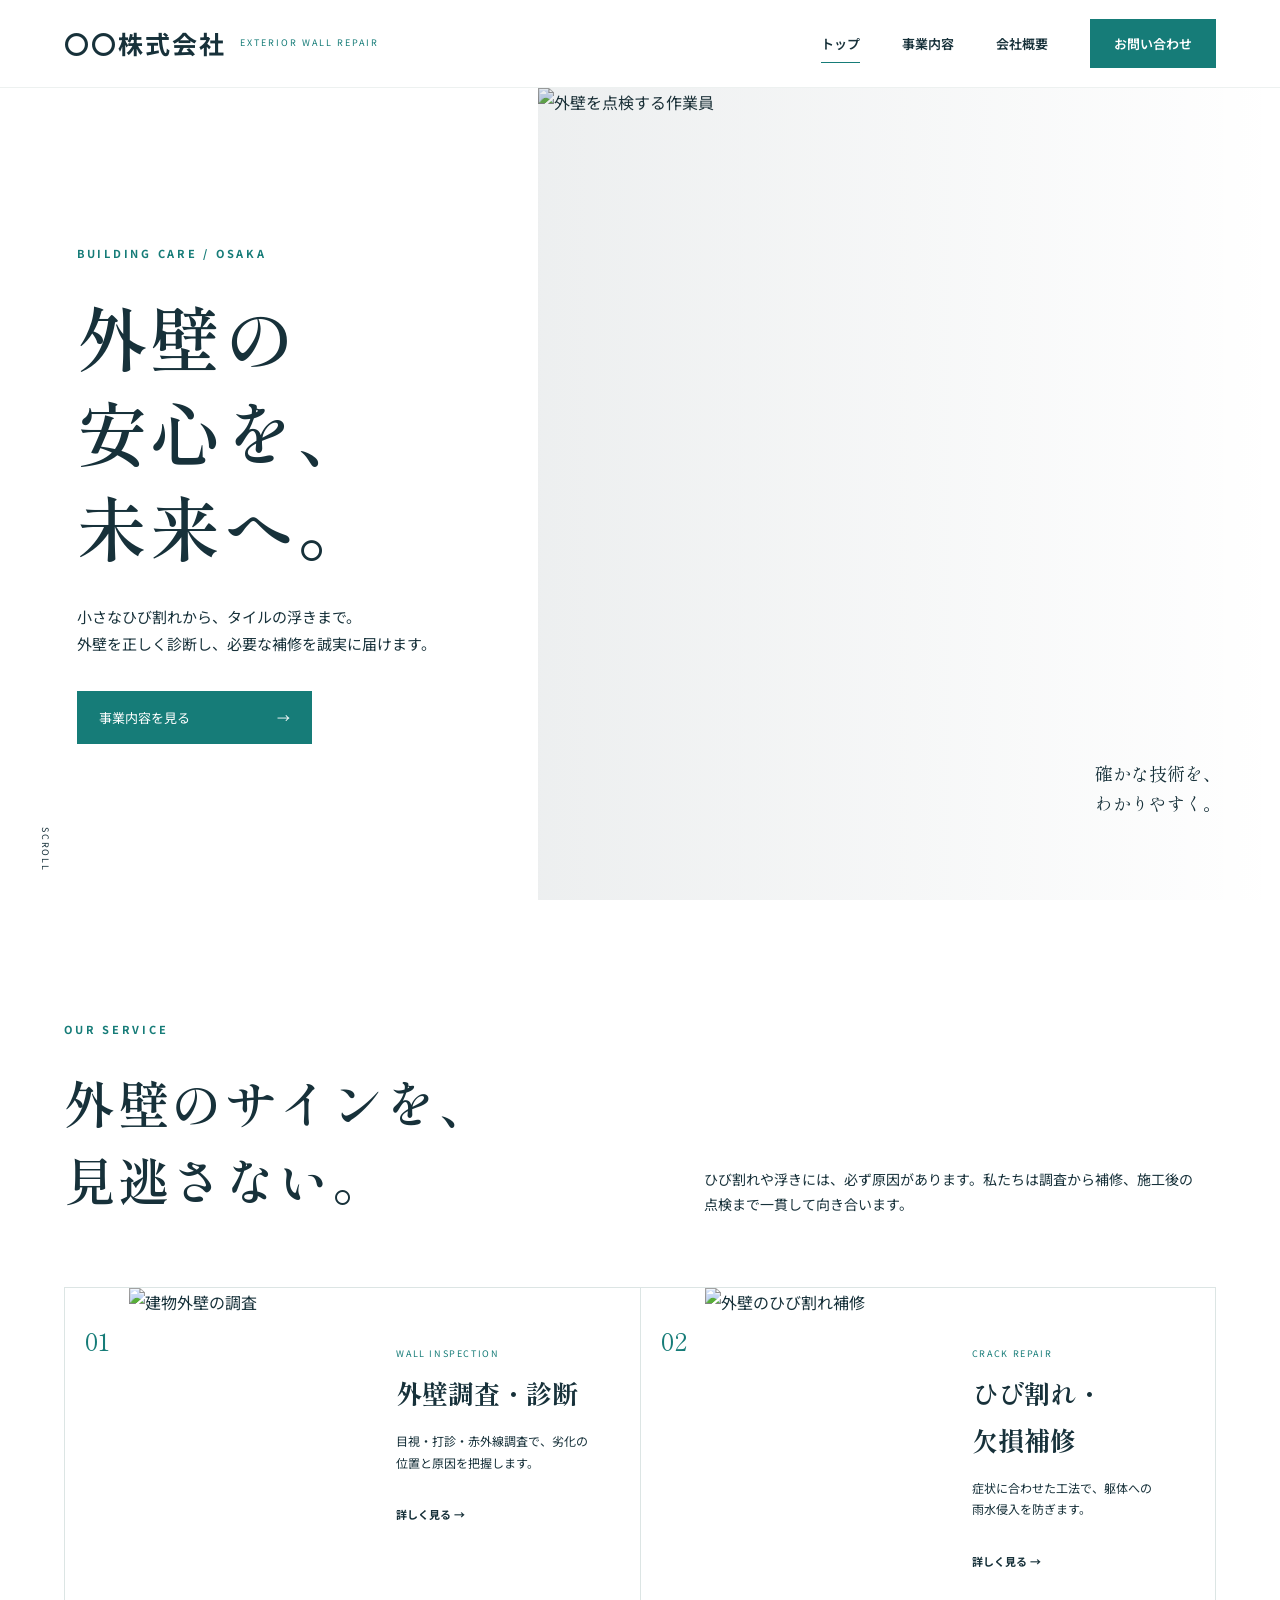
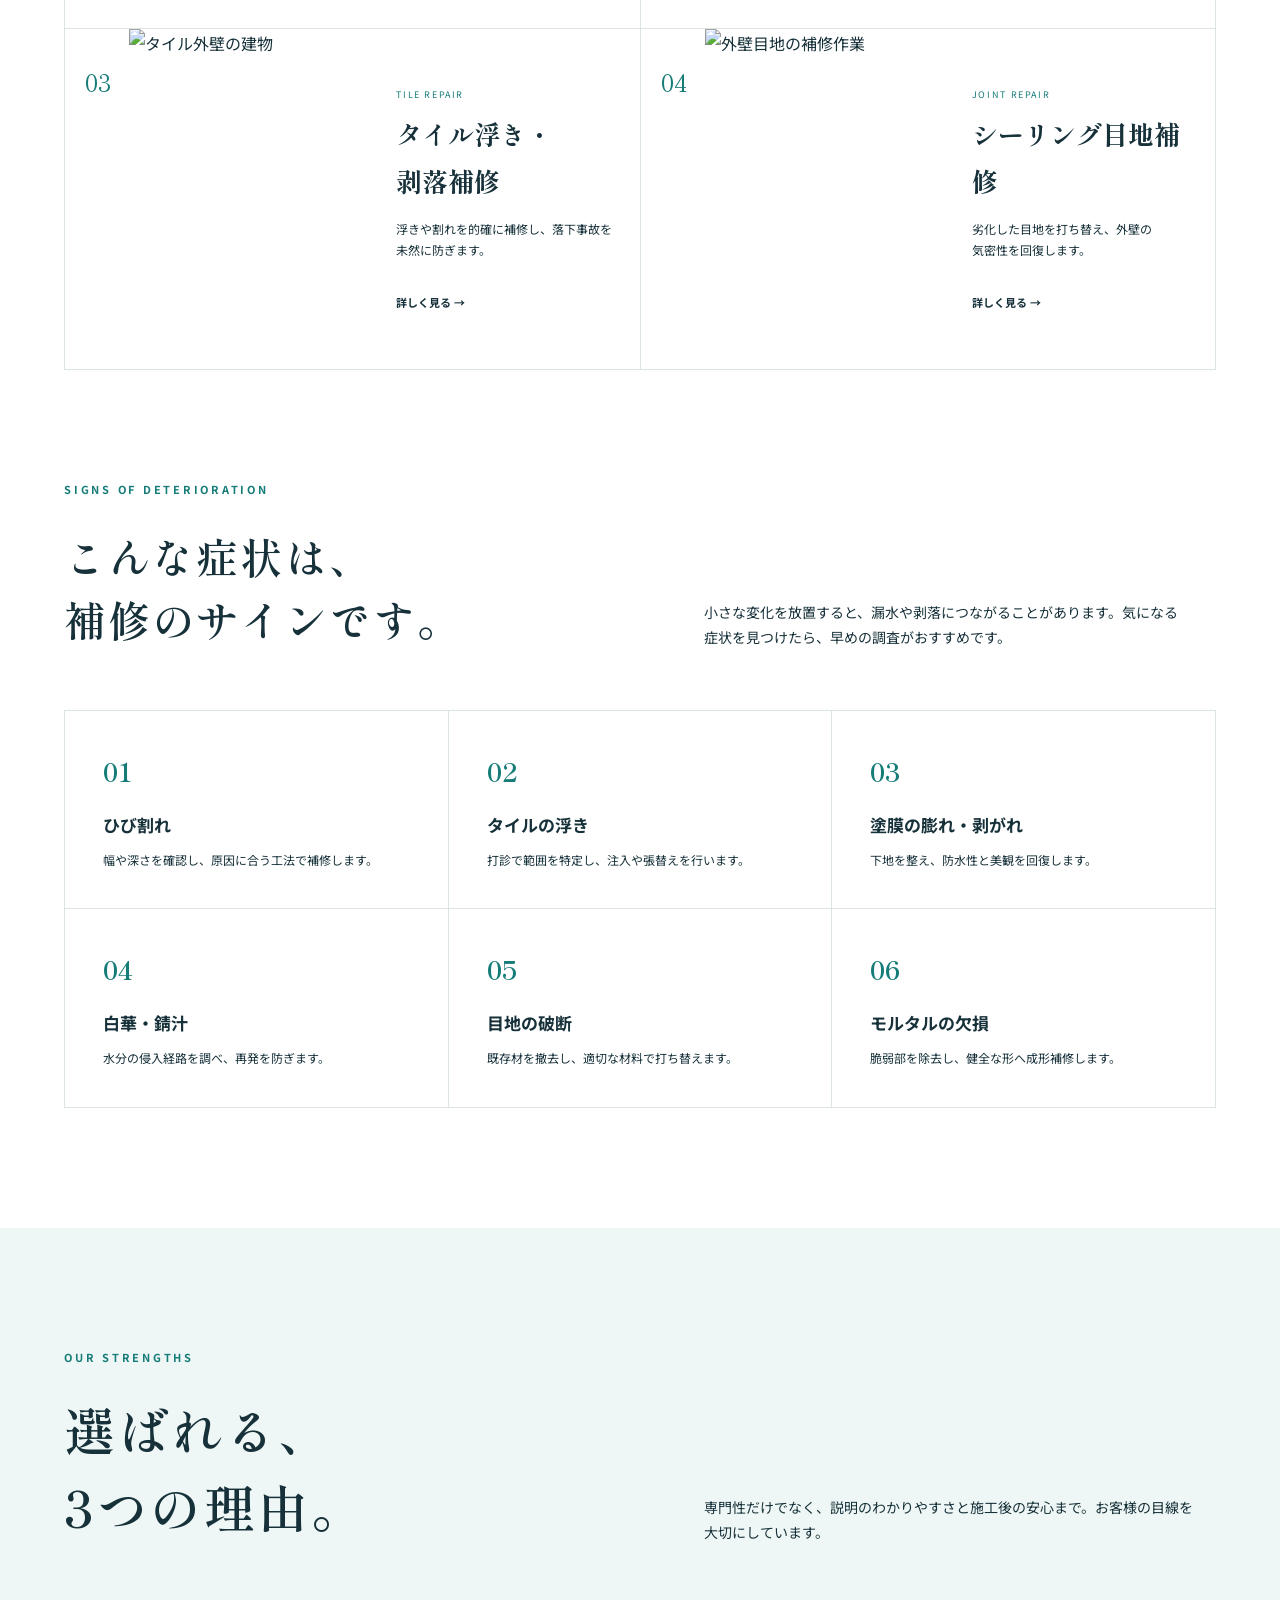
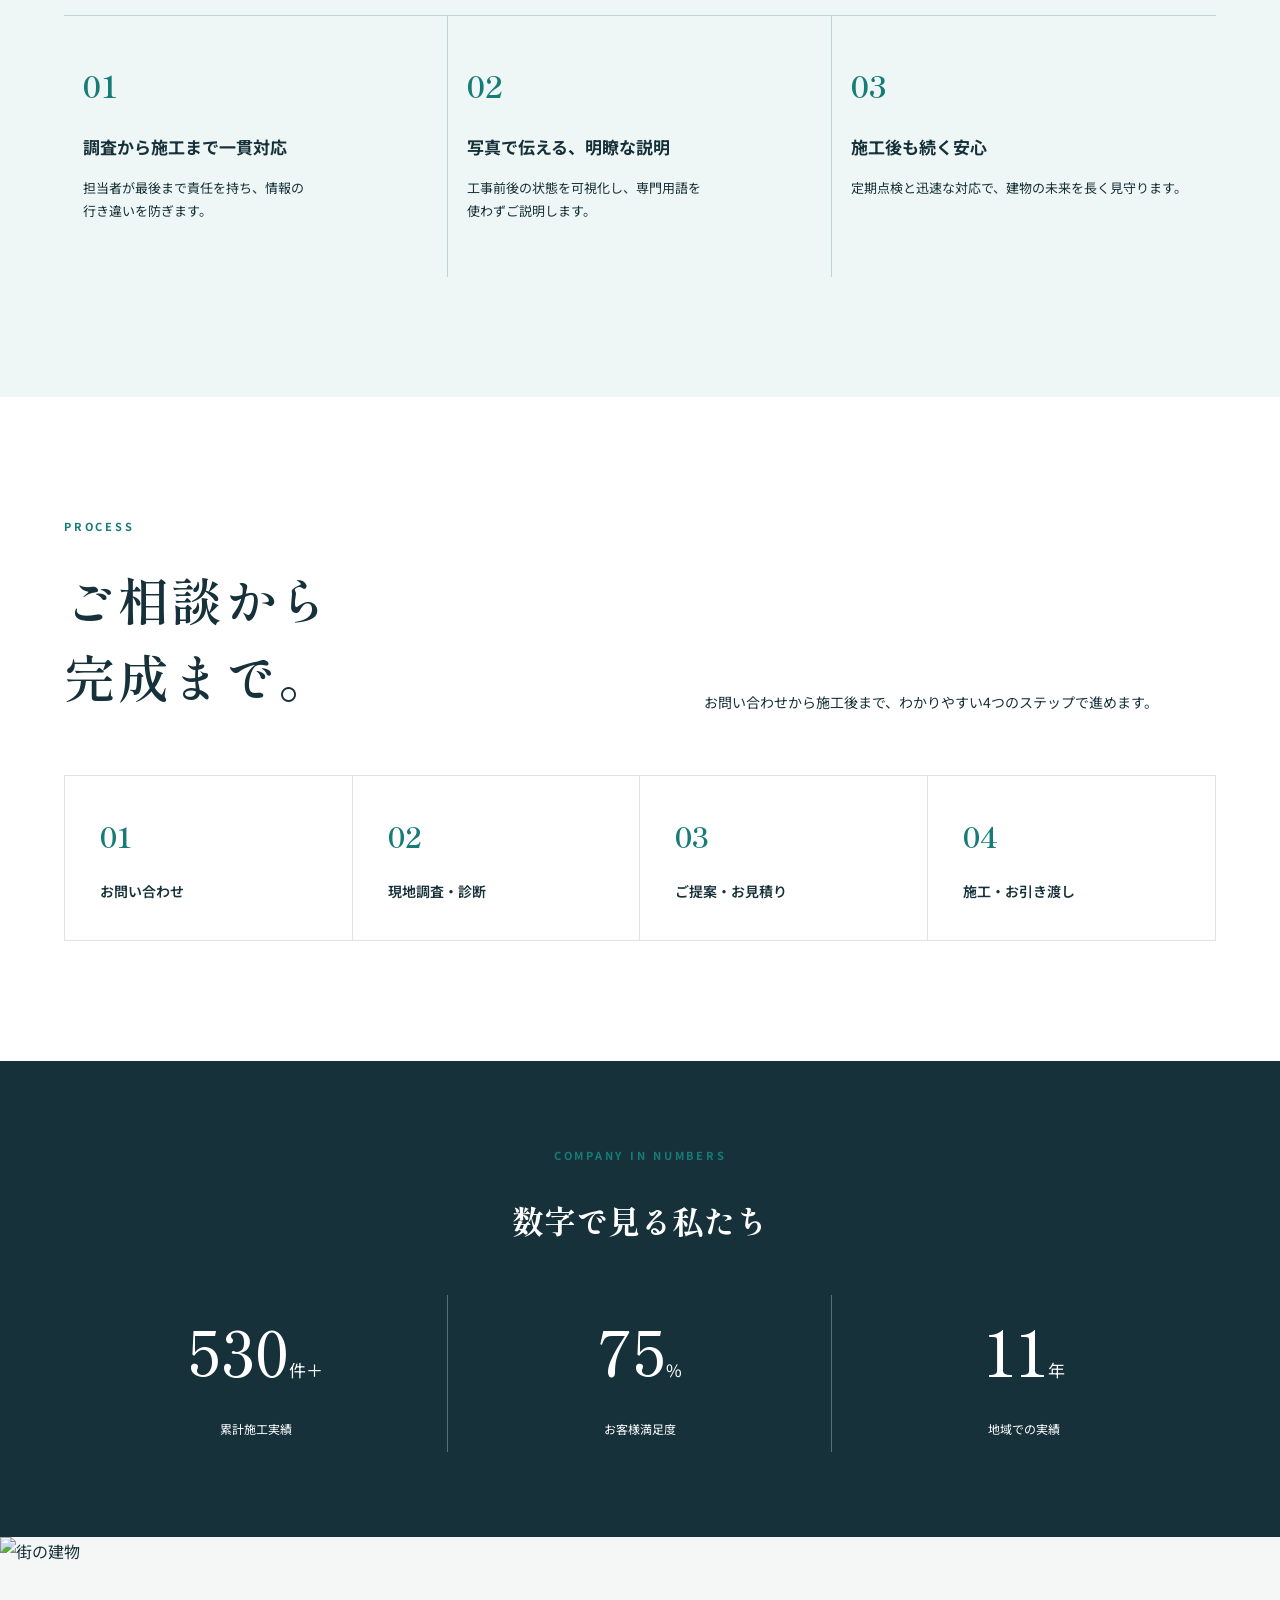
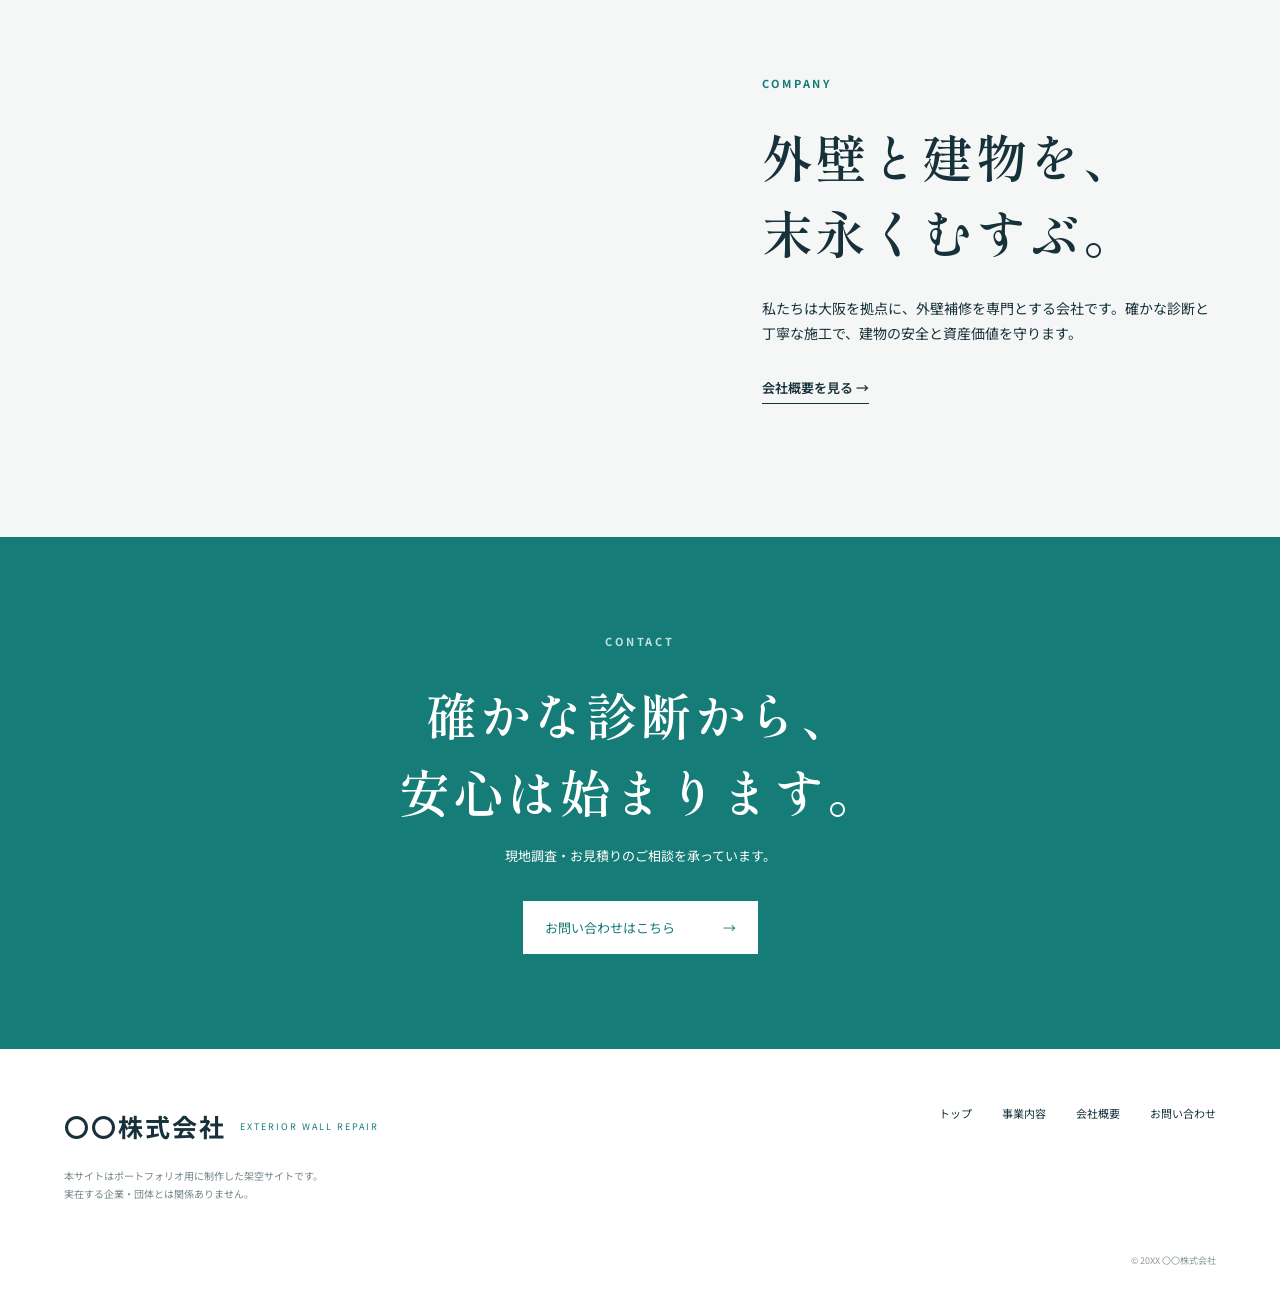
==== index.html @ 5f1a1b8d "Apply desktop semantic heading lines" ====
<!DOCTYPE html><html lang="ja"><head><meta charset="UTF-8"><meta name="viewport" content="width=device-width,initial-scale=1"><title>〇〇株式会社｜外壁補修の専門会社</title><meta name="description" content="大阪を中心に外壁調査、ひび割れ・欠損、タイル浮き・剥落、シーリング目地補修を行う外壁補修専門会社の架空サイトです。"><meta property="og:title" content="〇〇株式会社｜外壁の安心を、未来へ。"><meta property="og:description" content="外壁調査からひび割れ・タイル・シーリング補修まで。外壁の安全を確かな診断と技術で守ります。"><meta property="og:type" content="website"><meta property="og:image" content="https://images.unsplash.com/photo-1503387762-592deb58ef4e?auto=format&fit=crop&w=1200&h=630&q=85"><link rel="icon" href="assets/favicon-wall.svg"><link rel="stylesheet" href="assets/style.css?v=pcbreak1"><script defer src="assets/script.js"></script></head><body data-page="home">
<header class="header"><a class="logo" href="index.html"><b>〇〇株式会社</b><span>EXTERIOR WALL REPAIR</span></a><nav class="nav" aria-label="メインナビ"><a class="active" href="index.html">トップ</a><a href="service.html">事業内容</a><a href="company.html">会社概要</a><a class="nav-contact" href="contact.html">お問い合わせ</a></nav><button class="menu" aria-label="メニューを開く" aria-expanded="false"><i></i><i></i></button></header>
<main><section class="hero"><div class="hero-copy reveal"><p class="eyebrow">BUILDING CARE / OSAKA</p><h1>外壁の安心を、<br>未来へ。</h1><p>小さなひび割れから、タイルの浮きまで。<br>外壁を正しく診断し、必要な補修を誠実に届けます。</p><a class="button" href="service.html">事業内容を見る <span>→</span></a></div><div class="hero-image"><img src="https://images.unsplash.com/photo-1504917595217-d4dc5ebe6122?auto=format&fit=crop&w=1400&q=85" alt="外壁を点検する作業員"><span>確かな技術を、<br>わかりやすく。</span></div><p class="scroll">SCROLL</p></section>
<section class="intro section wrap reveal"><p class="eyebrow">OUR SERVICE</p><div class="section-head"><h2>外壁のサインを、<br>見逃さない。</h2><p><span class="sp-line">ひび割れや浮きには、</span><span class="sp-line">必ず原因があります。</span><span class="sp-line">私たちは調査から補修、</span><span class="sp-line">施工後の点検まで一貫して向き合います。</span></p></div></section>
<section class="service-grid wrap">
<a class="service-card reveal" href="service.html#inspection"><span>01</span><img src="https://images.unsplash.com/photo-1486406146926-c627a92ad1ab?auto=format&fit=crop&w=900&q=85" alt="建物外壁の調査"><div><small>WALL INSPECTION</small><h3>外壁調査・診断</h3><p><span class="sp-line">目視・打診・赤外線調査で、</span><span class="sp-line">劣化の位置と原因を把握します。</span></p><b>詳しく見る →</b></div></a>
<a class="service-card reveal" href="service.html#crack"><span>02</span><img src="https://images.unsplash.com/photo-1541888946425-d81bb19240f5?auto=format&fit=crop&w=900&q=85" alt="外壁のひび割れ補修"><div><small>CRACK REPAIR</small><h3>ひび割れ・欠損補修</h3><p><span class="sp-line">症状に合わせた工法で、</span><span class="sp-line">躯体への雨水侵入を防ぎます。</span></p><b>詳しく見る →</b></div></a>
<a class="service-card reveal" href="service.html#tile"><span>03</span><img src="https://images.unsplash.com/photo-1487958449943-2429e8be8625?auto=format&fit=crop&w=900&q=85" alt="タイル外壁の建物"><div><small>TILE REPAIR</small><h3>タイル浮き・剥落補修</h3><p><span class="sp-line">浮きや割れを的確に補修し、</span><span class="sp-line">落下事故を未然に防ぎます。</span></p><b>詳しく見る →</b></div></a>
<a class="service-card reveal" href="service.html#joint"><span>04</span><img src="https://images.unsplash.com/photo-1504917595217-d4dc5ebe6122?auto=format&fit=crop&w=900&q=85" alt="外壁目地の補修作業"><div><small>JOINT REPAIR</small><h3>シーリング目地補修</h3><p><span class="sp-line">劣化した目地を打ち替え、</span><span class="sp-line">外壁の気密性を回復します。</span></p><b>詳しく見る →</b></div></a>
</section>
<section class="symptoms section wrap"><p class="eyebrow reveal">SIGNS OF DETERIORATION</p><div class="section-head reveal"><h2 class="pc-semantic-title"><span>こんな症状は、</span><br><span>補修のサインです。</span></h2><p><span class="sp-line">小さな変化を放置すると、</span><span class="sp-line">漏水や剥落につながることがあります。</span><span class="sp-line">気になる症状を見つけたら、</span><span class="sp-line">早めの調査がおすすめです。</span></p></div><div class="symptom-grid"><article class="reveal"><b>01</b><h3>ひび割れ</h3><p>幅や深さを確認し、原因に合う工法で補修します。</p></article><article class="reveal"><b>02</b><h3>タイルの浮き</h3><p>打診で範囲を特定し、注入や張替えを行います。</p></article><article class="reveal"><b>03</b><h3>塗膜の膨れ・剥がれ</h3><p>下地を整え、防水性と美観を回復します。</p></article><article class="reveal"><b>04</b><h3>白華・錆汁</h3><p>水分の侵入経路を調べ、再発を防ぎます。</p></article><article class="reveal"><b>05</b><h3>目地の破断</h3><p>既存材を撤去し、適切な材料で打ち替えます。</p></article><article class="reveal"><b>06</b><h3>モルタルの欠損</h3><p>脆弱部を除去し、健全な形へ成形補修します。</p></article></div></section>
<section class="strength section"><div class="wrap"><p class="eyebrow reveal">OUR STRENGTHS</p><div class="section-head reveal"><h2>選ばれる、<br>3つの理由。</h2><p><span class="sp-line">専門性だけでなく、説明のわかりやすさと</span><span class="sp-line">施工後の安心まで。</span><span class="sp-line">お客様の目線を大切にしています。</span></p></div><div class="strength-grid"><article class="reveal"><strong>01</strong><h3>調査から施工まで一貫対応</h3><p><span class="sp-line">担当者が最後まで責任を持ち、</span><span class="sp-line">情報の行き違いを防ぎます。</span></p></article><article class="reveal"><strong>02</strong><h3>写真で伝える、明瞭な説明</h3><p><span class="sp-line">工事前後の状態を可視化し、</span><span class="sp-line">専門用語を使わずご説明します。</span></p></article><article class="reveal"><strong>03</strong><h3>施工後も続く安心</h3><p><span class="sp-line">定期点検と迅速な対応で、</span><span class="sp-line">建物の未来を長く見守ります。</span></p></article></div></div></section>
<section class="flow section wrap"><p class="eyebrow reveal">PROCESS</p><div class="section-head reveal"><h2>ご相談から完成まで。</h2><p><span class="sp-line">お問い合わせから施工後まで、</span><span class="sp-line">わかりやすい4つのステップで進めます。</span></p></div><ol class="flow-list"><li><b>01</b><span>お問い合わせ</span></li><li><b>02</b><span>現地調査・診断</span></li><li><b>03</b><span>ご提案・お見積り</span></li><li><b>04</b><span>施工・お引き渡し</span></li></ol></section>
<section class="numbers"><div class="wrap"><p class="eyebrow reveal">COMPANY IN NUMBERS</p><h2 class="reveal">数字で見る私たち</h2><div class="number-grid"><div><b data-count="680">0</b><span>件＋</span><p>累計施工実績</p></div><div><b data-count="97">0</b><span>%</span><p>お客様満足度</p></div><div><b data-count="15">0</b><span>年</span><p>地域での実績</p></div></div></div></section>
<section class="company-preview"><img src="https://images.unsplash.com/photo-1486406146926-c627a92ad1ab?auto=format&fit=crop&w=1400&q=80" alt="街の建物"><div class="reveal"><p class="eyebrow">COMPANY</p><h2>外壁と建物を、<br>末永くむすぶ。</h2><p><span class="sp-line">私たちは大阪を拠点に、</span><span class="sp-line">外壁補修を専門とする会社です。</span><span class="sp-line">確かな診断と丁寧な施工で、</span><span class="sp-line">建物の安全と資産価値を守ります。</span></p><a class="text-link" href="company.html">会社概要を見る →</a></div></section>
<section class="cta"><p class="eyebrow">CONTACT</p><h2>確かな診断から、<br>安心は始まります。</h2><p>現地調査・お見積りのご相談を承っています。</p><a class="button light" href="contact.html">お問い合わせはこちら <span>→</span></a></section></main><footer class="footer"><div><a class="logo" href="index.html"><b>〇〇株式会社</b><span>EXTERIOR WALL REPAIR</span></a><p>本サイトはポートフォリオ用に制作した架空サイトです。<br>実在する企業・団体とは関係ありません。</p></div><nav><a href="index.html">トップ</a><a href="service.html">事業内容</a><a href="company.html">会社概要</a><a href="contact.html">お問い合わせ</a></nav><small>© 20XX 〇〇株式会社</small></footer>
</body></html>
---- assets/style.css ----
@import url('https://fonts.googleapis.com/css2?family=Noto+Sans+JP:wght@400;500;600;700&family=Shippori+Mincho:wght@500;600&display=swap');
.sp-break{display:none}.sp-line{display:inline}
@media(max-width:820px){.sp-break{display:block}.sp-line{display:block}}
h1,h2,h3{text-wrap:balance;line-break:strict}p,li,dt,dd,figcaption{text-wrap:pretty;line-break:strict}@supports (word-break:auto-phrase){h1,h2,h3,p,li,dt,dd,figcaption{word-break:auto-phrase}}
:root{--ink:#17313a;--green:#167c78;--green-dark:#0f5f5c;--mint:#eef7f5;--line:#dce5e4;--white:#fff;--serif:'Shippori Mincho',serif;--sans:'Noto Sans JP',sans-serif}*{box-sizing:border-box}html{scroll-behavior:smooth}body{margin:0;color:var(--ink);font-family:var(--sans);line-height:1.8;background:#fff}img{width:100%;display:block;object-fit:cover}a{color:inherit;text-decoration:none}.wrap{width:min(1180px,calc(100% - 10vw));margin:auto}.header{height:88px;padding:0 5vw;display:flex;align-items:center;justify-content:space-between;background:rgba(255,255,255,.96);position:relative;z-index:20;border-bottom:1px solid #edf1f0}.logo{display:flex;align-items:center;gap:14px}.logo b{font-size:25px;letter-spacing:.08em}.logo span{font-size:9px;letter-spacing:.22em;color:var(--green)}.nav{display:flex;align-items:center;gap:42px;font-size:13px;font-weight:600}.nav a{position:relative}.nav a:not(.nav-contact):after{content:"";position:absolute;height:1px;left:0;right:100%;bottom:-8px;background:var(--green);transition:.3s}.nav a:hover:after,.nav a.active:after{right:0}.nav-contact{padding:13px 24px;background:var(--green);color:#fff}.menu{display:none;background:none;border:0;width:42px;height:42px}.menu i{display:block;height:2px;background:var(--ink);margin:9px 0;transition:.3s}.hero{min-height:calc(100vh - 88px);display:grid;grid-template-columns:42% 58%;position:relative}.hero-copy{padding:10vh 6vw;display:flex;flex-direction:column;align-items:flex-start;justify-content:center}.eyebrow{font-size:11px;letter-spacing:.25em;color:var(--green);font-weight:700;margin:0 0 24px}.hero h1,.page-hero h1{font-family:var(--serif);font-weight:600;font-size:clamp(48px,5.5vw,84px);line-height:1.35;letter-spacing:.05em;margin:0 0 30px}.hero-copy>p:not(.eyebrow){font-size:15px;margin:0 0 34px}.hero-image{position:relative;overflow:hidden}.hero-image img{height:100%;filter:saturate(.82)}.hero-image:after{content:"";position:absolute;inset:0;background:linear-gradient(90deg,rgba(23,49,58,.08),transparent)}.hero-image span{position:absolute;right:5%;bottom:8%;background:#fff;padding:16px 22px;font-family:var(--serif);font-size:18px;line-height:1.7}.button{display:inline-flex;align-items:center;justify-content:space-between;gap:48px;background:var(--green);color:#fff;padding:15px 22px;min-width:235px;font-size:13px;border:0;font-family:inherit;cursor:pointer;transition:.3s}.button:hover{background:var(--green-dark);gap:55px}.scroll{position:absolute;left:28px;bottom:28px;font-size:9px;letter-spacing:.2em;writing-mode:vertical-rl}.section{padding:120px 0}.intro{padding-bottom:70px}.section-head{display:grid;grid-template-columns:1fr 1fr;gap:10vw;align-items:end}.section-head h2,.company-preview h2,.cta h2,.lead h2,.message h2,.contact-info h2{font-family:var(--serif);font-weight:600;font-size:clamp(32px,4vw,54px);line-height:1.5;letter-spacing:.05em;margin:0}.section-head p{font-size:14px;margin:0}.service-grid{display:grid;grid-template-columns:1fr 1fr;gap:1px;background:var(--line);border:1px solid var(--line)}.service-card{display:grid;grid-template-columns:64px minmax(190px,42%) minmax(0,1fr);min-height:340px;background:#fff;overflow:hidden}.service-card>span{font-family:var(--serif);font-size:25px;color:var(--green);padding:30px 20px}.service-card img{height:100%;transition:.5s}.service-card:hover img{transform:scale(1.03)}.service-card div{padding:48px 26px 28px;min-width:0}.service-card small,.service-detail small{font-size:9px;letter-spacing:.18em;color:var(--green)}.service-card h3{font-family:var(--serif);font-size:26px;margin:5px 0 13px}.service-card p{font-size:12px;margin-bottom:25px}.service-card b{font-size:11px}.strength,.philosophy{background:var(--mint)}.strength-grid{display:grid;grid-template-columns:repeat(3,1fr);margin-top:70px;border-top:1px solid #bdd3d0}.strength-grid article{padding:42px 5%;border-right:1px solid #bdd3d0}.strength-grid article:last-child{border:0}.strength-grid strong{font-family:var(--serif);color:var(--green);font-size:30px}.strength-grid h3{font-size:17px;margin:20px 0 10px}.strength-grid p{font-size:13px}.flow-list{list-style:none;padding:0;margin:60px 0 0;display:grid;grid-template-columns:repeat(4,1fr);border:1px solid var(--line)}.flow-list li{padding:35px;border-right:1px solid var(--line);position:relative}.flow-list li:last-child{border:0}.flow-list b{display:block;color:var(--green);font-family:var(--serif);font-size:28px;margin-bottom:15px}.flow-list span{font-weight:600;font-size:14px}.numbers{background:var(--ink);color:#fff;padding:85px 0;text-align:center}.numbers h2{font-family:var(--serif);font-size:32px}.number-grid{display:grid;grid-template-columns:repeat(3,1fr);margin-top:45px}.number-grid div{border-right:1px solid #557078}.number-grid div:last-child{border:0}.number-grid b{font-family:var(--serif);font-size:62px;font-weight:500}.number-grid span{font-size:17px}.number-grid p{font-size:12px}.company-preview{display:grid;grid-template-columns:55% 45%;min-height:600px;background:#f5f7f6}.company-preview img{height:100%}.company-preview div{padding:10%;align-self:center}.company-preview p:not(.eyebrow){font-size:14px;margin:25px 0}.text-link{font-weight:600;font-size:13px;border-bottom:1px solid;padding-bottom:6px}.cta{background:var(--green);color:#fff;text-align:center;padding:95px 5vw}.cta .eyebrow{color:#bde2df}.cta h2{margin-bottom:15px}.cta>p:not(.eyebrow){font-size:13px}.button.light{background:#fff;color:var(--green);margin-top:20px}.footer{padding:55px 5vw 25px;display:grid;grid-template-columns:1fr auto;gap:40px;align-items:start}.footer p{font-size:10px;color:#758589;margin-top:18px}.footer nav{display:flex;gap:30px;font-size:11px}.footer small{grid-column:1/-1;text-align:right;font-size:9px;color:#8b989a}.page-hero{padding:100px 10vw 80px;background:var(--mint)}.page-hero h1{font-size:clamp(44px,6vw,72px);margin-bottom:10px}.page-hero>p:last-child{font-size:13px}.lead{display:grid;grid-template-columns:1.1fr .9fr;gap:10vw;align-items:end}.lead p{font-size:14px}.service-detail article{display:grid;grid-template-columns:1fr 1fr;min-height:500px;margin-bottom:100px;background:#f6f8f7}.service-detail article:nth-child(even) img{order:2}.service-detail img{height:100%}.service-detail article>div{padding:10%;align-self:center}.service-detail h2{font-family:var(--serif);font-size:42px;margin:10px 0 20px}.service-detail p,.service-detail li{font-size:13px}.service-detail ul{display:grid;grid-template-columns:1fr 1fr;gap:5px 30px;padding-left:1.2em}.message{display:grid;grid-template-columns:1fr 42%;gap:10%;align-items:center}.message>div>p:not(.eyebrow,.signature){font-size:14px;margin:25px 0}.message img{height:620px;object-position:center 20%}.signature{text-align:right;margin-top:45px;font-size:12px}.signature span{font-family:var(--serif);font-size:22px;margin-left:12px}.profile h2,.philosophy h2{font-family:var(--serif);font-size:40px}.profile dl{margin-top:50px;border-top:1px solid var(--line)}.profile dl div{display:grid;grid-template-columns:220px 1fr;border-bottom:1px solid var(--line);padding:20px}.profile dt{font-weight:600;font-size:13px}.profile dd{margin:0;font-size:13px}.contact-layout{display:grid;grid-template-columns:38% 1fr;gap:10%}.contact-info>p:not(.eyebrow){font-size:13px}.notice{margin-top:40px;padding:25px;border-top:1px solid var(--line);border-bottom:1px solid var(--line)}.notice b{font-size:12px}.notice p{margin:8px 0 0}.contact-form{display:grid;gap:27px}.contact-form label{display:grid;gap:9px;font-size:13px;font-weight:600}.contact-form label>span{display:inline;margin-left:8px;color:var(--green);font-size:10px}.contact-form input,.contact-form select,.contact-form textarea{width:100%;border:1px solid var(--line);background:#f7f9f8;padding:15px;font:inherit;outline:none}.contact-form input:focus,.contact-form select:focus,.contact-form textarea:focus{border-color:var(--green)}.contact-form .check{display:flex;align-items:center;font-weight:400}.check input{width:18px}.contact-form .submit{width:100%;max-width:420px}.form-note{font-size:11px;color:#788}.not-found{min-height:100vh;display:grid;place-items:center;padding:10vw;background:var(--mint)}.not-found h1{font-family:var(--serif);font-size:clamp(38px,6vw,70px);line-height:1.5}.not-found>div>p:not(.eyebrow){font-size:13px;margin-bottom:35px}.reveal{opacity:0;transform:translateY(22px);transition:opacity .7s,transform .7s}.reveal.visible{opacity:1;transform:none}
@media(max-width:820px){.header{height:72px;padding:0 5vw;position:sticky;top:0}.logo b{font-size:20px}.logo span{display:none}.nav{position:fixed;inset:72px 0 0;background:#fff;display:flex;flex-direction:column;justify-content:center;gap:34px;font-size:16px;transform:translateX(100%);transition:.35s}.nav.open{transform:none}.nav-contact{padding:15px 40px}.menu{display:block}.menu.open i:first-child{transform:translateY(5.5px) rotate(45deg)}.menu.open i:last-child{transform:translateY(-5.5px) rotate(-45deg)}.hero{min-height:auto;display:flex;flex-direction:column}.hero-copy{padding:14vh 7vw 10vh}.hero h1{font-size:52px}.hero-image{height:55vh}.hero-image span{font-size:14px}.scroll{display:none}.wrap{width:90%}.section{padding:80px 0}.section-head,.lead{grid-template-columns:1fr;gap:25px}.service-grid{grid-template-columns:1fr}.service-card{grid-template-columns:55px 40% 1fr;min-height:290px}.service-card>span{padding:20px 12px;font-size:20px}.service-card div{padding:35px 18px}.service-card h3{font-size:21px}.service-card p{line-height:1.7}.strength-grid{grid-template-columns:1fr}.strength-grid article{border-right:0;border-bottom:1px solid #bdd3d0}.flow-list{grid-template-columns:1fr 1fr}.flow-list li:nth-child(2){border-right:0}.flow-list li{border-bottom:1px solid var(--line)}.number-grid b{font-size:42px}.company-preview{grid-template-columns:1fr;min-height:0}.company-preview img{height:45vh}.company-preview div{padding:70px 7vw}.footer{grid-template-columns:1fr}.footer nav{flex-wrap:wrap}.footer small{text-align:left}.page-hero{padding:75px 7vw 60px}.service-detail article,.service-detail article:nth-child(even){grid-template-columns:1fr;margin-bottom:50px}.service-detail article:nth-child(even) img{order:0}.service-detail img{height:330px}.message{grid-template-columns:1fr}.message img{height:480px;grid-row:1}.profile dl div{grid-template-columns:1fr;gap:5px}.contact-layout{grid-template-columns:1fr}.contact-form{margin-top:40px}}@media(max-width:520px){.service-card{display:block}.service-card>span{position:absolute;color:#fff;z-index:2;text-shadow:0 1px 5px #000}.service-card img{height:220px}.service-card div{padding:25px}.strength-grid{margin-top:40px}.flow-list{grid-template-columns:1fr}.flow-list li{border-right:0}.number-grid{gap:8px}.number-grid b{font-size:35px}.number-grid p{font-size:9px}.message img{height:420px}.service-detail ul{grid-template-columns:1fr}.cta h2{font-size:32px}}

/* Exterior repair specialty sections */
.symptoms{padding-top:110px}.symptom-grid,.method-grid{display:grid;grid-template-columns:repeat(3,1fr);gap:1px;background:var(--line);border:1px solid var(--line);margin-top:60px}.symptom-grid article,.method-grid article{background:#fff;padding:38px}.symptom-grid b,.method-grid b{font-family:var(--serif);font-size:25px;color:var(--green)}.symptom-grid h3,.method-grid h3{font-size:17px;margin:16px 0 8px}.symptom-grid p,.method-grid p{font-size:12px;margin:0}.repair-menu{background:var(--mint)}.building-types h2{font-family:var(--serif);font-size:clamp(30px,4vw,48px)}.type-list{display:grid;grid-template-columns:repeat(3,1fr);border-top:1px solid var(--line);margin-top:50px}.type-list span{padding:24px 10px;border-bottom:1px solid var(--line);font-size:14px;font-weight:600}.type-list span:before{content:"✓";color:var(--green);margin-right:12px}@media(max-width:820px){.symptoms{padding-top:75px}.symptom-grid,.method-grid{grid-template-columns:1fr 1fr;margin-top:40px}.symptom-grid article,.method-grid article{padding:26px 20px}.type-list{grid-template-columns:1fr 1fr}}@media(max-width:520px){.symptom-grid,.method-grid,.type-list{grid-template-columns:1fr}}

/* Representative sample image */
.sample-photo{position:relative;overflow:hidden}.sample-photo img{height:620px;object-position:center 20%}.sample-photo>span{position:absolute;right:18px;bottom:18px;padding:7px 12px;background:rgba(255,255,255,.88);color:var(--green);font-size:9px;font-weight:700;letter-spacing:.18em}.signature small{display:block;margin-top:8px;color:#7b8b8e;font-family:var(--sans);font-size:9px;font-weight:400;letter-spacing:.04em}@media(max-width:820px){.sample-photo{grid-row:1}.sample-photo img{height:480px}}@media(max-width:520px){.sample-photo img{height:420px}}

/* Mobile Japanese line-break refinement 2026-09-15 */
@media(max-width:600px){
  h1,h2,h3{text-wrap:balance;line-break:strict;overflow-wrap:normal}
  p,li,dd{line-break:strict;overflow-wrap:anywhere}
  p br{display:none}
  h1 br,h2 br,h3 br,.hero-image span br{display:block}
  .sp-line{display:inline!important}
  .hero h1{font-size:clamp(2.55rem,12vw,3.25rem);line-height:1.38}
  .section-head h2,.company-preview h2,.cta h2,.lead h2,.message h2,.contact-info h2{font-size:clamp(1.9rem,9vw,2.5rem);line-height:1.55}
  .page-hero h1{font-size:clamp(2.35rem,11vw,3rem)}
}


/* Meaning-based mobile line breaks — 2026-09-15 */
@media(max-width:600px){.sp-line{display:block!important}p br{display:block!important}.hero-copy>p:not(.eyebrow){font-size:0}.hero-copy>p:not(.eyebrow)::before{content:"外壁を正しく診断し、\A 必要な補修を誠実に届けます。";display:block;white-space:pre-line;font-size:15px;line-height:1.9}}


/* Mobile overflow guard — content must stay inside the viewport. */
@media(max-width:600px){
  html,body{width:100%;max-width:100%;overflow-x:hidden}
  main,section,article,div{min-width:0}
  h1,h2,h3{max-width:100%;white-space:normal!important;overflow-wrap:normal}
  p,li,dd{max-width:100%;overflow-wrap:anywhere}
  img,video{display:block;max-width:100%!important;height:auto}
  .service-detail,.service-detail article,.service-grid,.card,.contact-wrap{max-width:100%;min-width:0}
  .hero h1{font-size:clamp(2rem,10vw,2.45rem)!important;white-space:nowrap!important}
}


/* Final mobile width safety net */
@media(max-width:600px){
  *,*::before,*::after{box-sizing:border-box}
  body{position:relative;overflow-x:clip}
  main>*{max-width:100%}
  section>*,article>*,.wrap>*,.container>*{min-width:0;max-width:100%}
  img,picture,video,iframe{max-width:100%!important}
  input,select,textarea,button{max-width:100%}
  table{display:block;max-width:100%;overflow-x:auto}
}


/* Shared Japanese line-breaking rules: preserve phrases without wasting width. */
html{line-break:strict}
h1,h2,h3,.lead,.catch,.copy{text-wrap:balance;overflow-wrap:normal;word-break:normal}
p,li,dt,dd,figcaption{text-wrap:pretty;overflow-wrap:break-word;word-break:normal}
@supports (word-break:auto-phrase){h1,h2,h3,.lead,.catch,.copy,p,li,dt,dd,figcaption{word-break:auto-phrase}}


/* Keep the contact heading's words intact while preserving the desktop layout. */
.mobile-break{display:none!important}
@media(max-width:600px){.mobile-break{display:block!important}}


/* Desktop semantic line groups: keep each Japanese phrase intact. */
@media(min-width:821px){
  .pc-semantic-title{font-size:clamp(42px,3.2vw,48px)!important}
  .pc-semantic-title>span{display:inline-block;white-space:nowrap;text-wrap:nowrap}
}
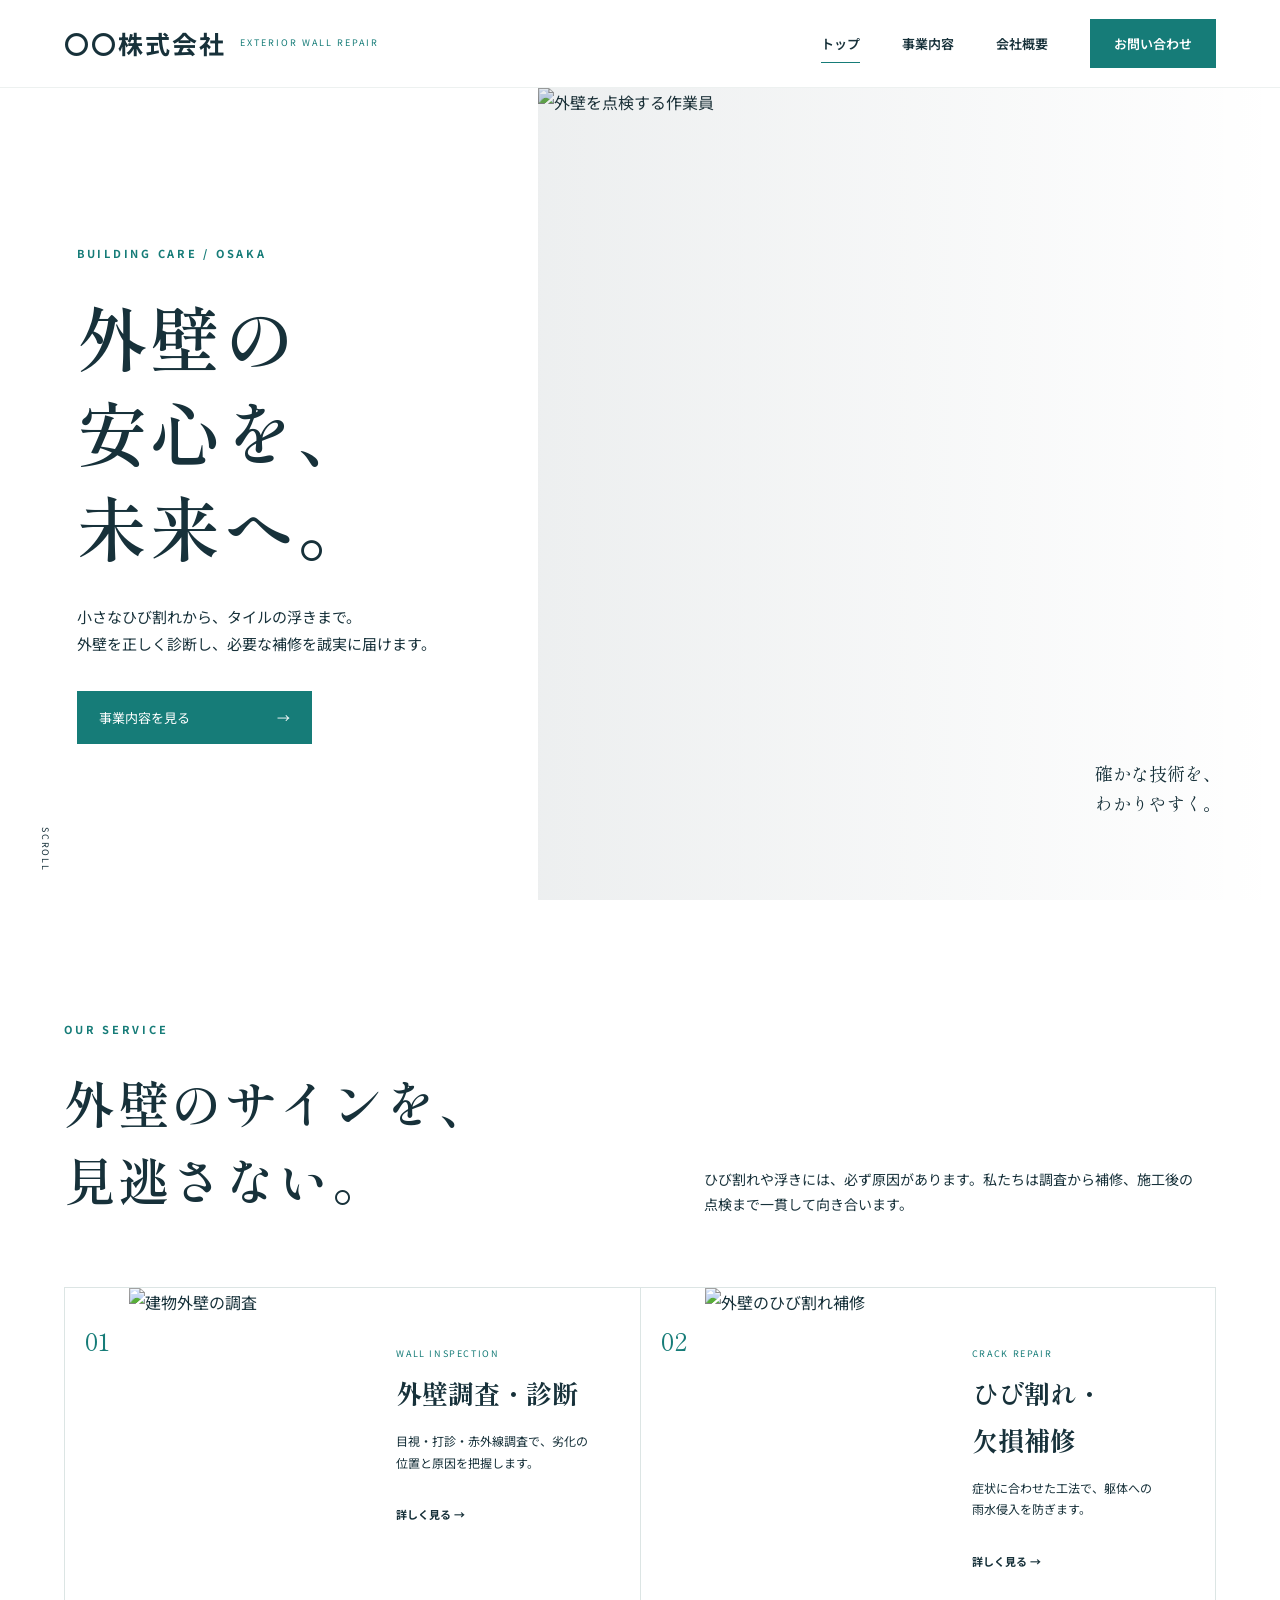
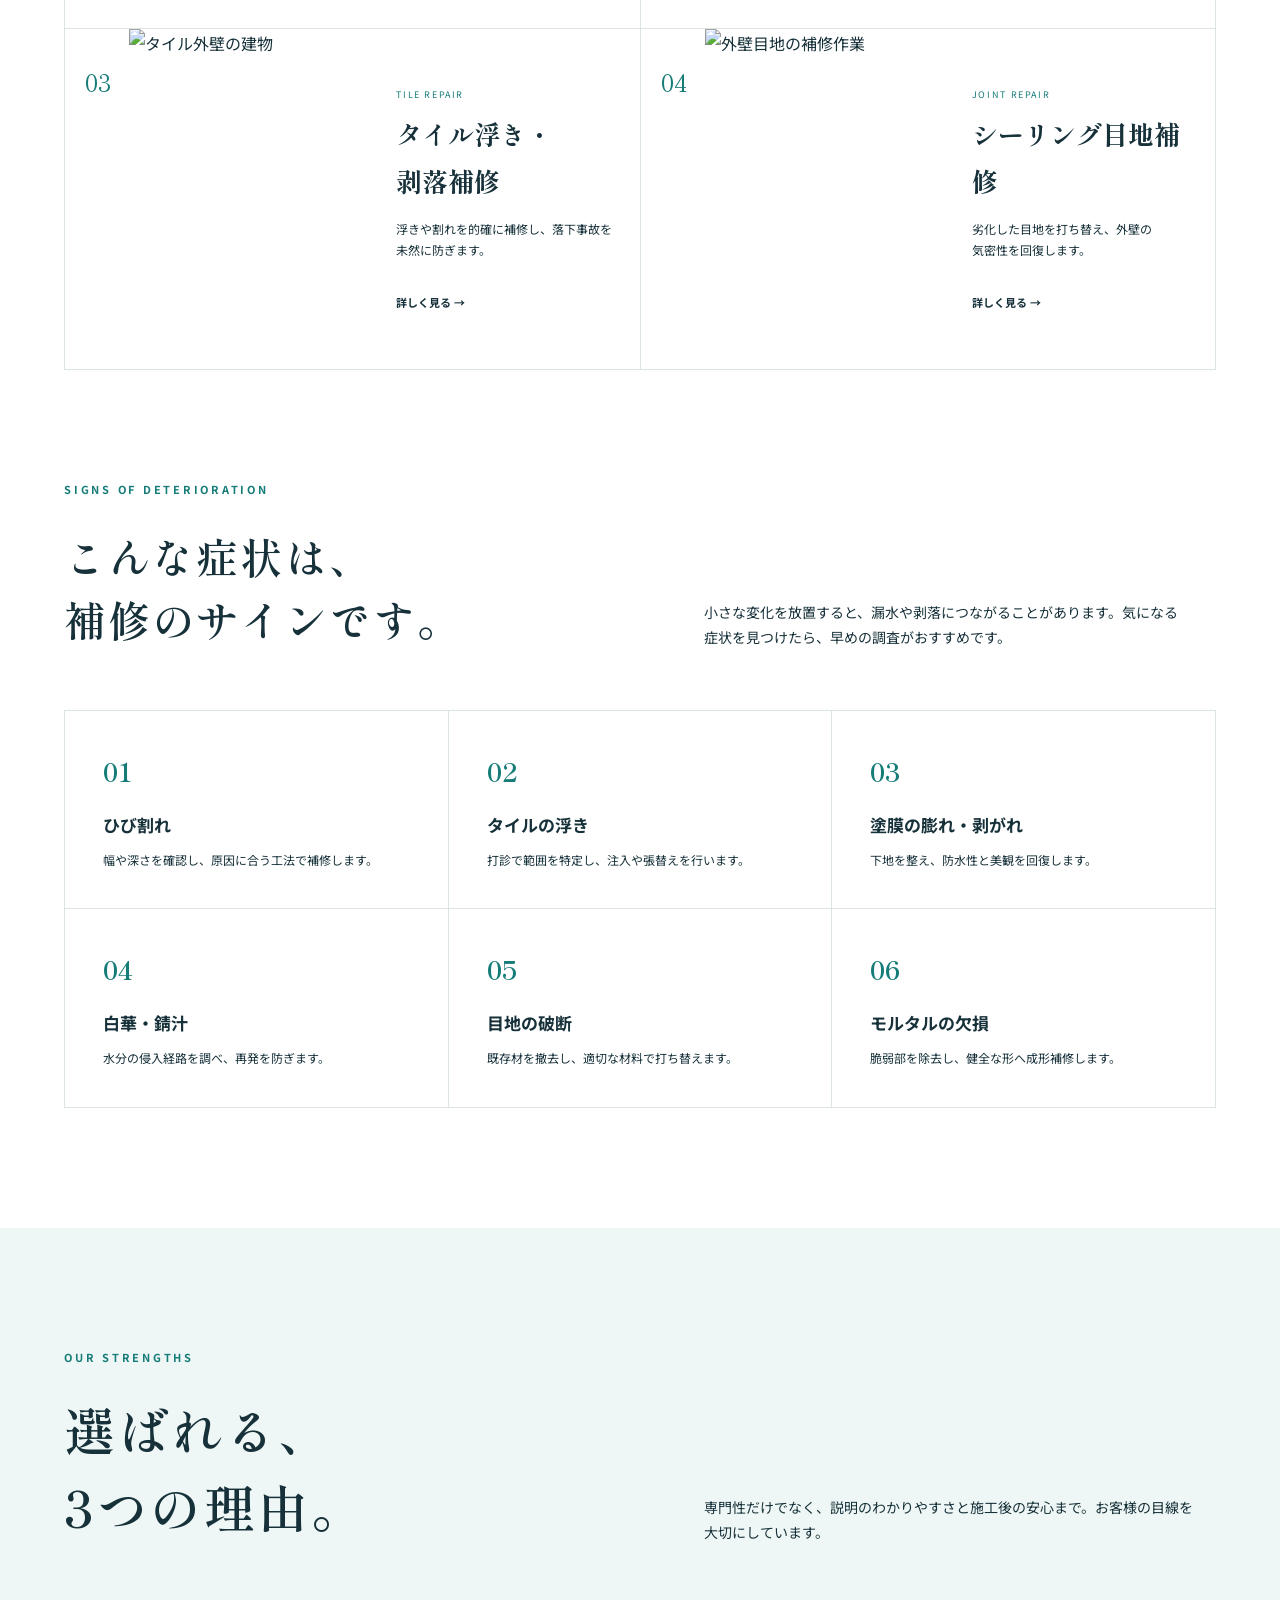
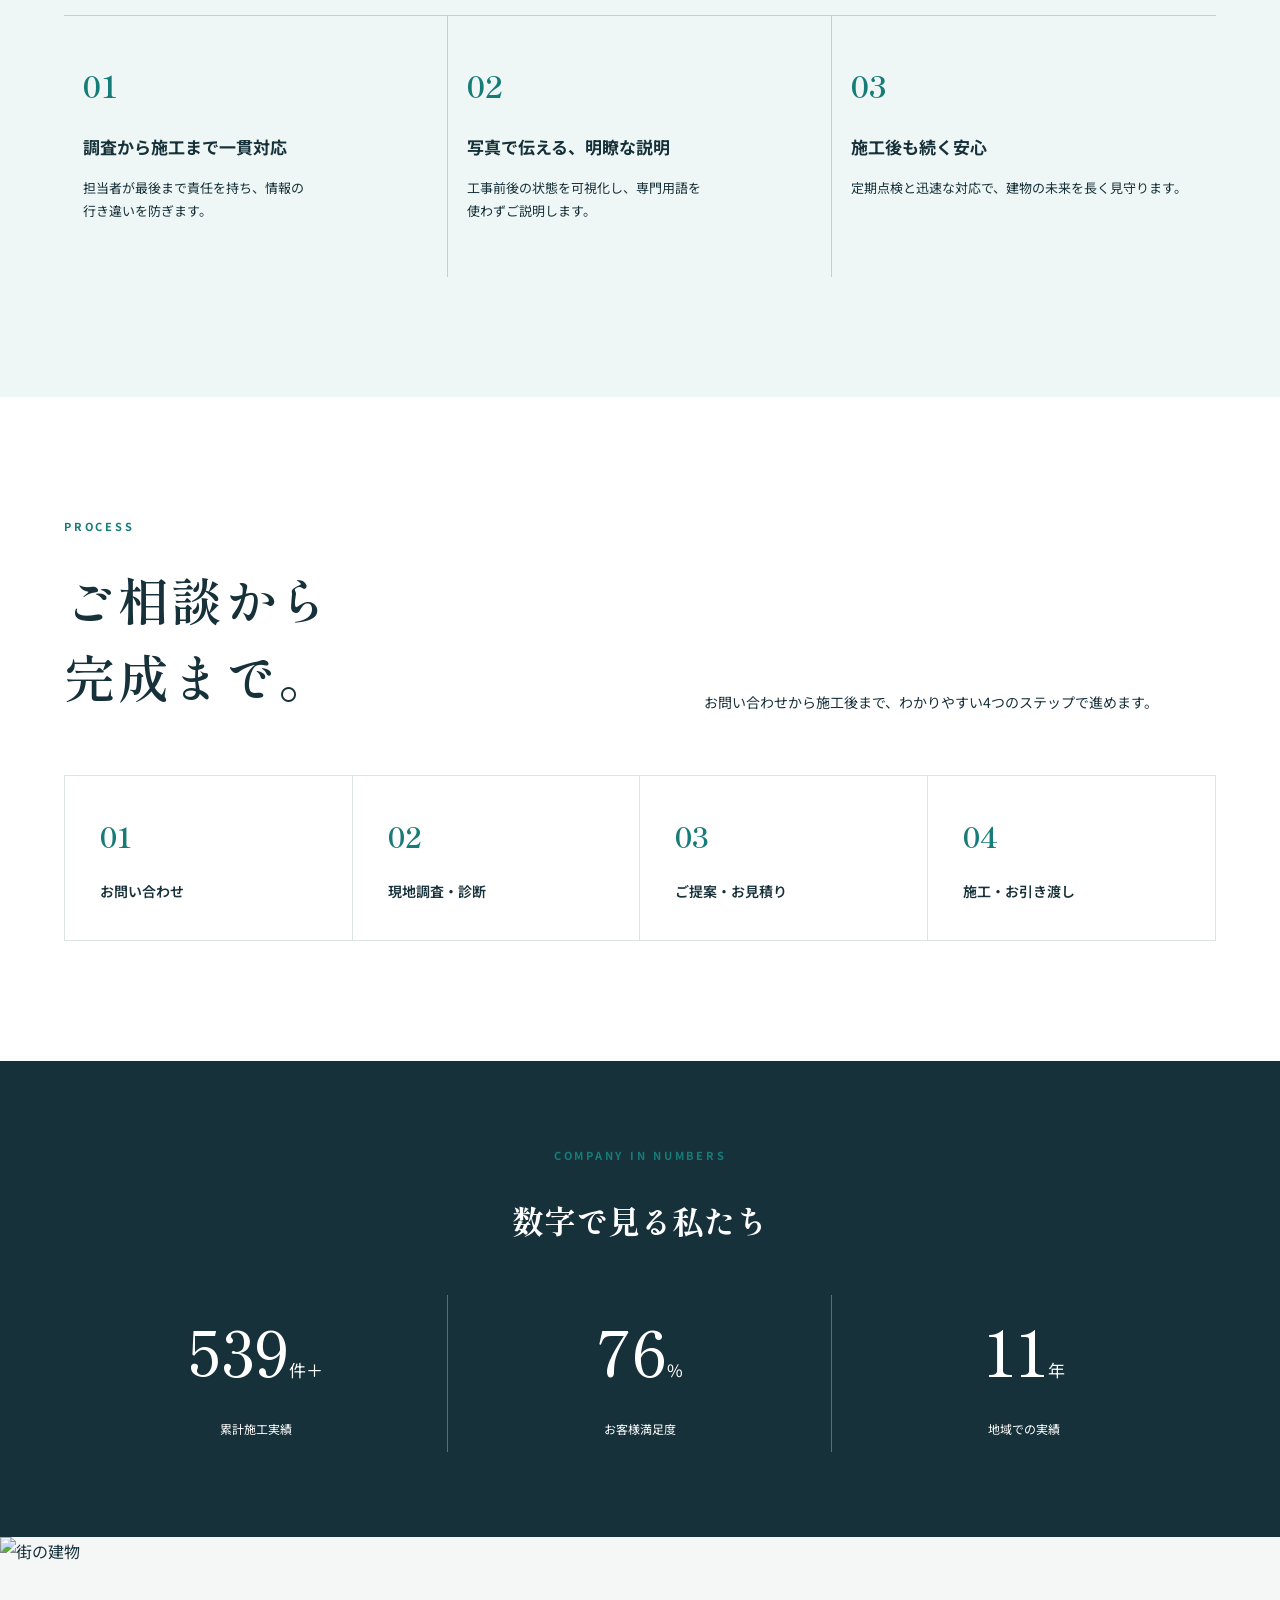
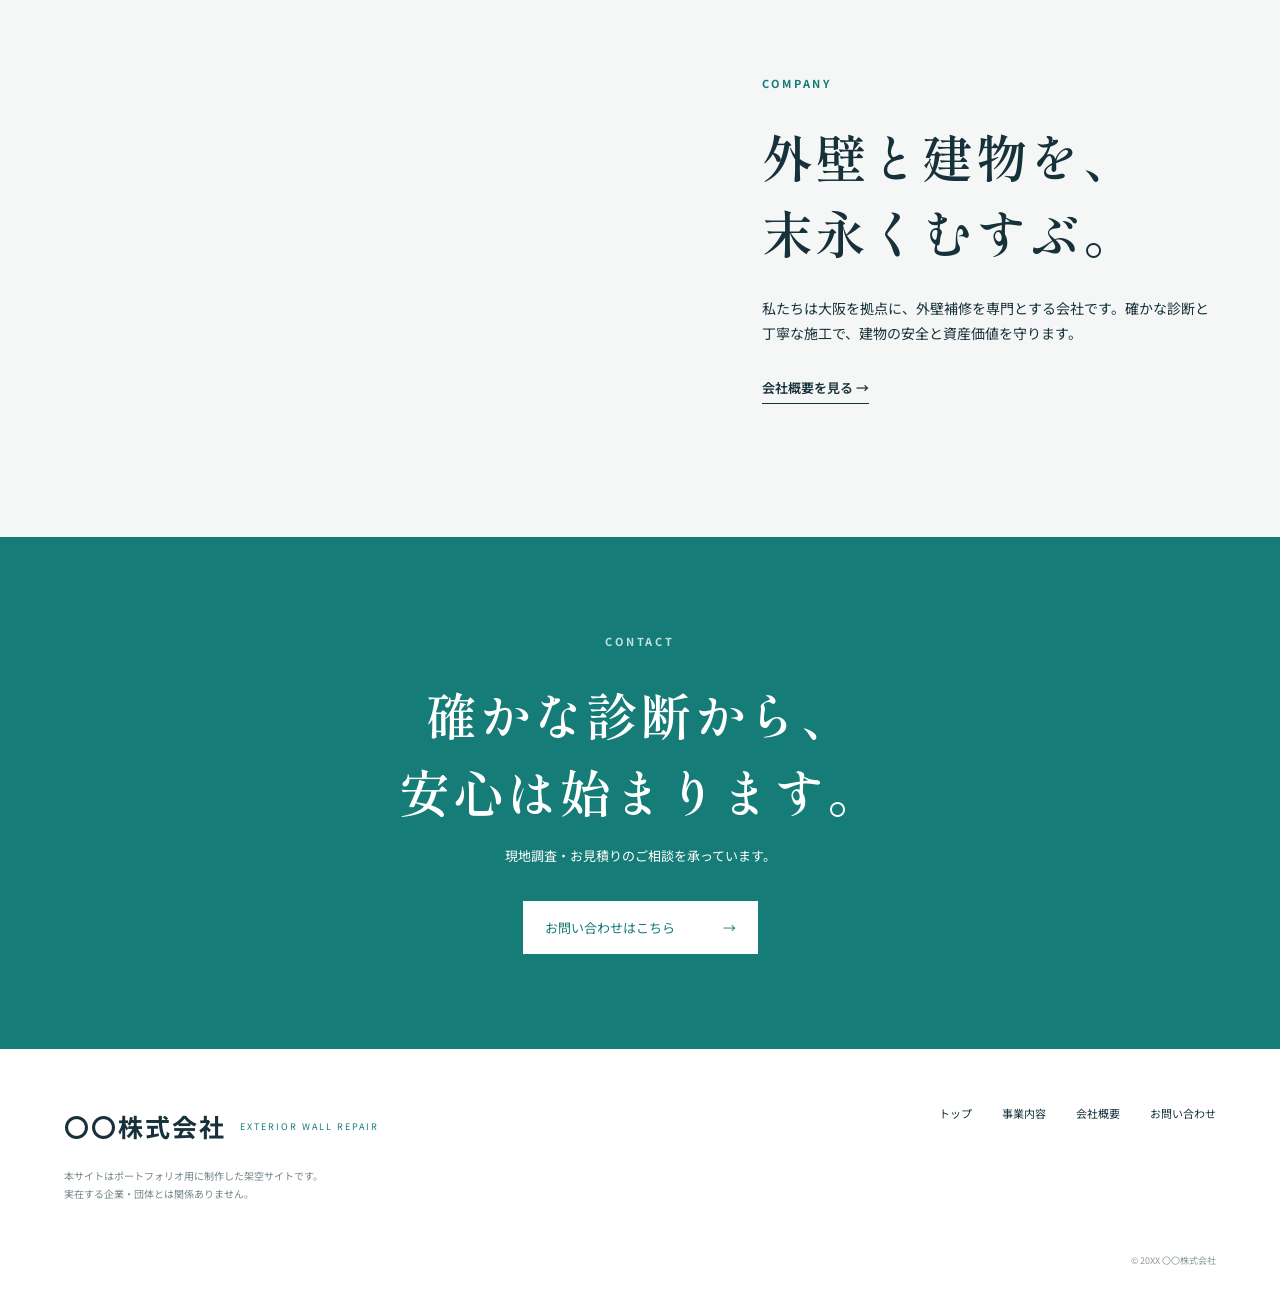
==== commit b6fa683c: "Bust cache for fluid mobile headings" ====
--- a/index.html
+++ b/index.html
@@ -1,4 +1,4 @@
-<!DOCTYPE html><html lang="ja"><head><meta charset="UTF-8"><meta name="viewport" content="width=device-width,initial-scale=1"><title>〇〇株式会社｜外壁補修の専門会社</title><meta name="description" content="大阪を中心に外壁調査、ひび割れ・欠損、タイル浮き・剥落、シーリング目地補修を行う外壁補修専門会社の架空サイトです。"><meta property="og:title" content="〇〇株式会社｜外壁の安心を、未来へ。"><meta property="og:description" content="外壁調査からひび割れ・タイル・シーリング補修まで。外壁の安全を確かな診断と技術で守ります。"><meta property="og:type" content="website"><meta property="og:image" content="https://images.unsplash.com/photo-1503387762-592deb58ef4e?auto=format&fit=crop&w=1200&h=630&q=85"><link rel="icon" href="assets/favicon-wall.svg"><link rel="stylesheet" href="assets/style.css?v=pcbreak1"><script defer src="assets/script.js"></script></head><body data-page="home">
+<!DOCTYPE html><html lang="ja"><head><meta charset="UTF-8"><meta name="viewport" content="width=device-width,initial-scale=1"><title>〇〇株式会社｜外壁補修の専門会社</title><meta name="description" content="大阪を中心に外壁調査、ひび割れ・欠損、タイル浮き・剥落、シーリング目地補修を行う外壁補修専門会社の架空サイトです。"><meta property="og:title" content="〇〇株式会社｜外壁の安心を、未来へ。"><meta property="og:description" content="外壁調査からひび割れ・タイル・シーリング補修まで。外壁の安全を確かな診断と技術で守ります。"><meta property="og:type" content="website"><meta property="og:image" content="https://images.unsplash.com/photo-1503387762-592deb58ef4e?auto=format&fit=crop&w=1200&h=630&q=85"><link rel="icon" href="assets/favicon-wall.svg"><link rel="stylesheet" href="assets/style.css?v=fluid-headings1"><script defer src="assets/script.js"></script></head><body data-page="home">
 <header class="header"><a class="logo" href="index.html"><b>〇〇株式会社</b><span>EXTERIOR WALL REPAIR</span></a><nav class="nav" aria-label="メインナビ"><a class="active" href="index.html">トップ</a><a href="service.html">事業内容</a><a href="company.html">会社概要</a><a class="nav-contact" href="contact.html">お問い合わせ</a></nav><button class="menu" aria-label="メニューを開く" aria-expanded="false"><i></i><i></i></button></header>
 <main><section class="hero"><div class="hero-copy reveal"><p class="eyebrow">BUILDING CARE / OSAKA</p><h1>外壁の安心を、<br>未来へ。</h1><p>小さなひび割れから、タイルの浮きまで。<br>外壁を正しく診断し、必要な補修を誠実に届けます。</p><a class="button" href="service.html">事業内容を見る <span>→</span></a></div><div class="hero-image"><img src="https://images.unsplash.com/photo-1504917595217-d4dc5ebe6122?auto=format&fit=crop&w=1400&q=85" alt="外壁を点検する作業員"><span>確かな技術を、<br>わかりやすく。</span></div><p class="scroll">SCROLL</p></section>
 <section class="intro section wrap reveal"><p class="eyebrow">OUR SERVICE</p><div class="section-head"><h2>外壁のサインを、<br>見逃さない。</h2><p><span class="sp-line">ひび割れや浮きには、</span><span class="sp-line">必ず原因があります。</span><span class="sp-line">私たちは調査から補修、</span><span class="sp-line">施工後の点検まで一貫して向き合います。</span></p></div></section>
--- a/assets/style.css
+++ b/assets/style.css
@@ -69,3 +69,23 @@
   .pc-semantic-title{font-size:clamp(42px,3.2vw,48px)!important}
   .pc-semantic-title>span{display:inline-block;white-space:nowrap;text-wrap:nowrap}
 }
+
+
+/* Fluid mobile type based on the available text width (390px reference). */
+@media(max-width:600px){
+  .hero h1{
+    font-size:clamp(34px,calc((100vw - 48px)*.114),44px)!important;
+  }
+  .section-head h2,
+  .company-preview h2,
+  .cta h2,
+  .lead h2,
+  .message h2,
+  .contact-info h2,
+  .building-types h2{
+    font-size:clamp(29px,calc((100vw - 48px)*.102),40px)!important;
+  }
+  .page-hero h1{
+    font-size:clamp(34px,calc((100vw - 48px)*.125),48px)!important;
+  }
+}
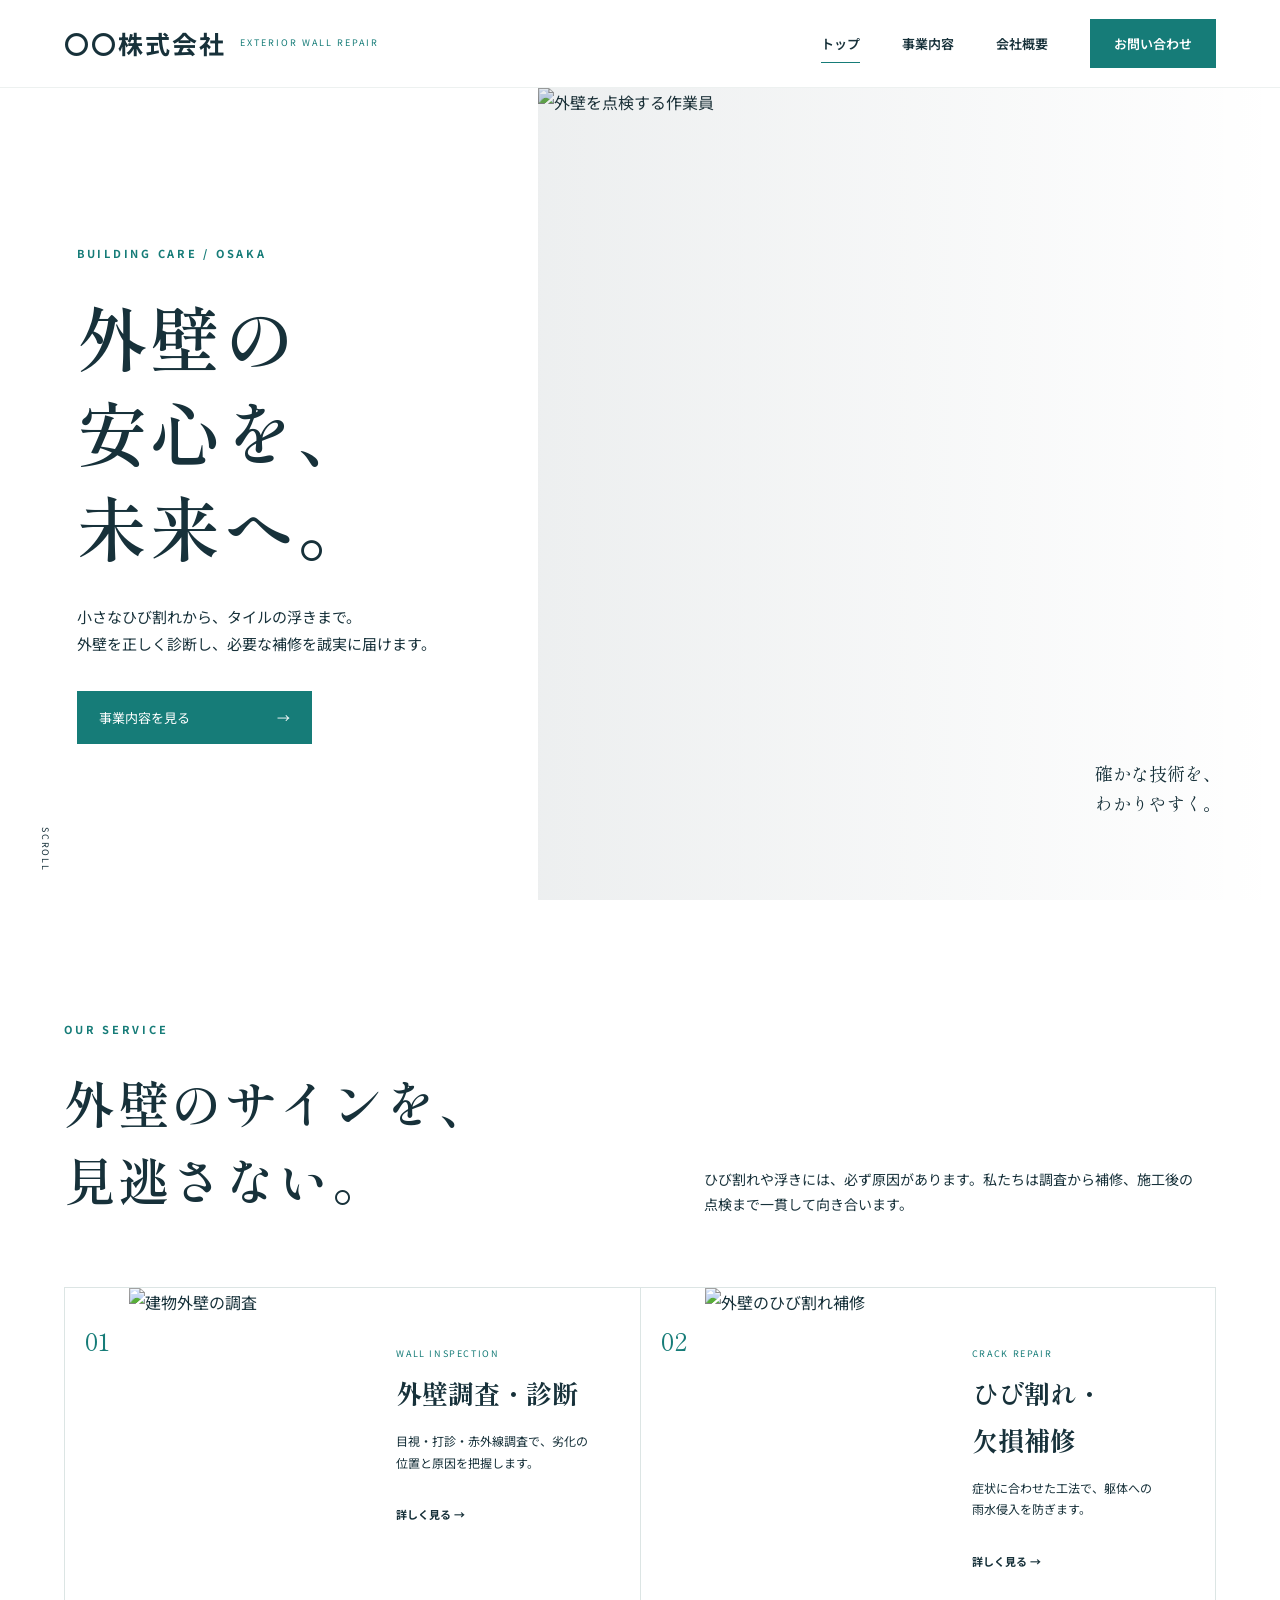
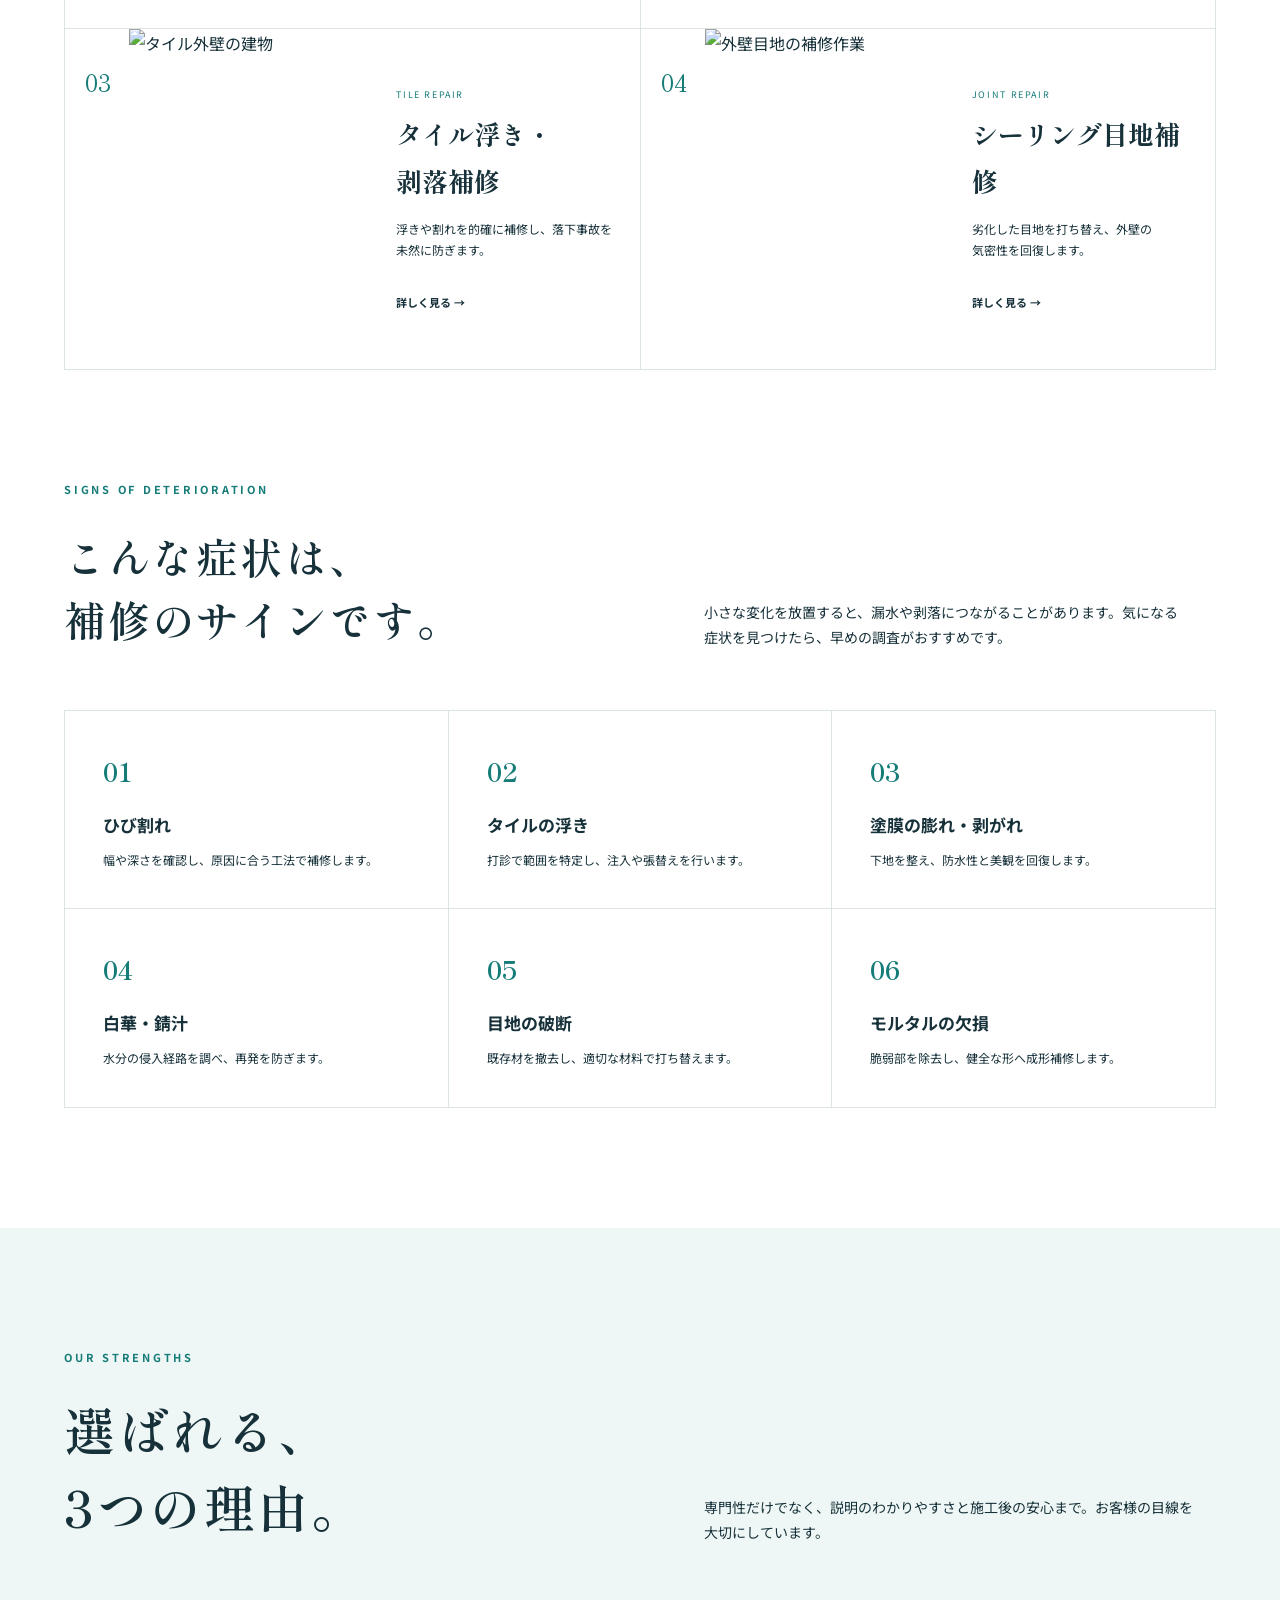
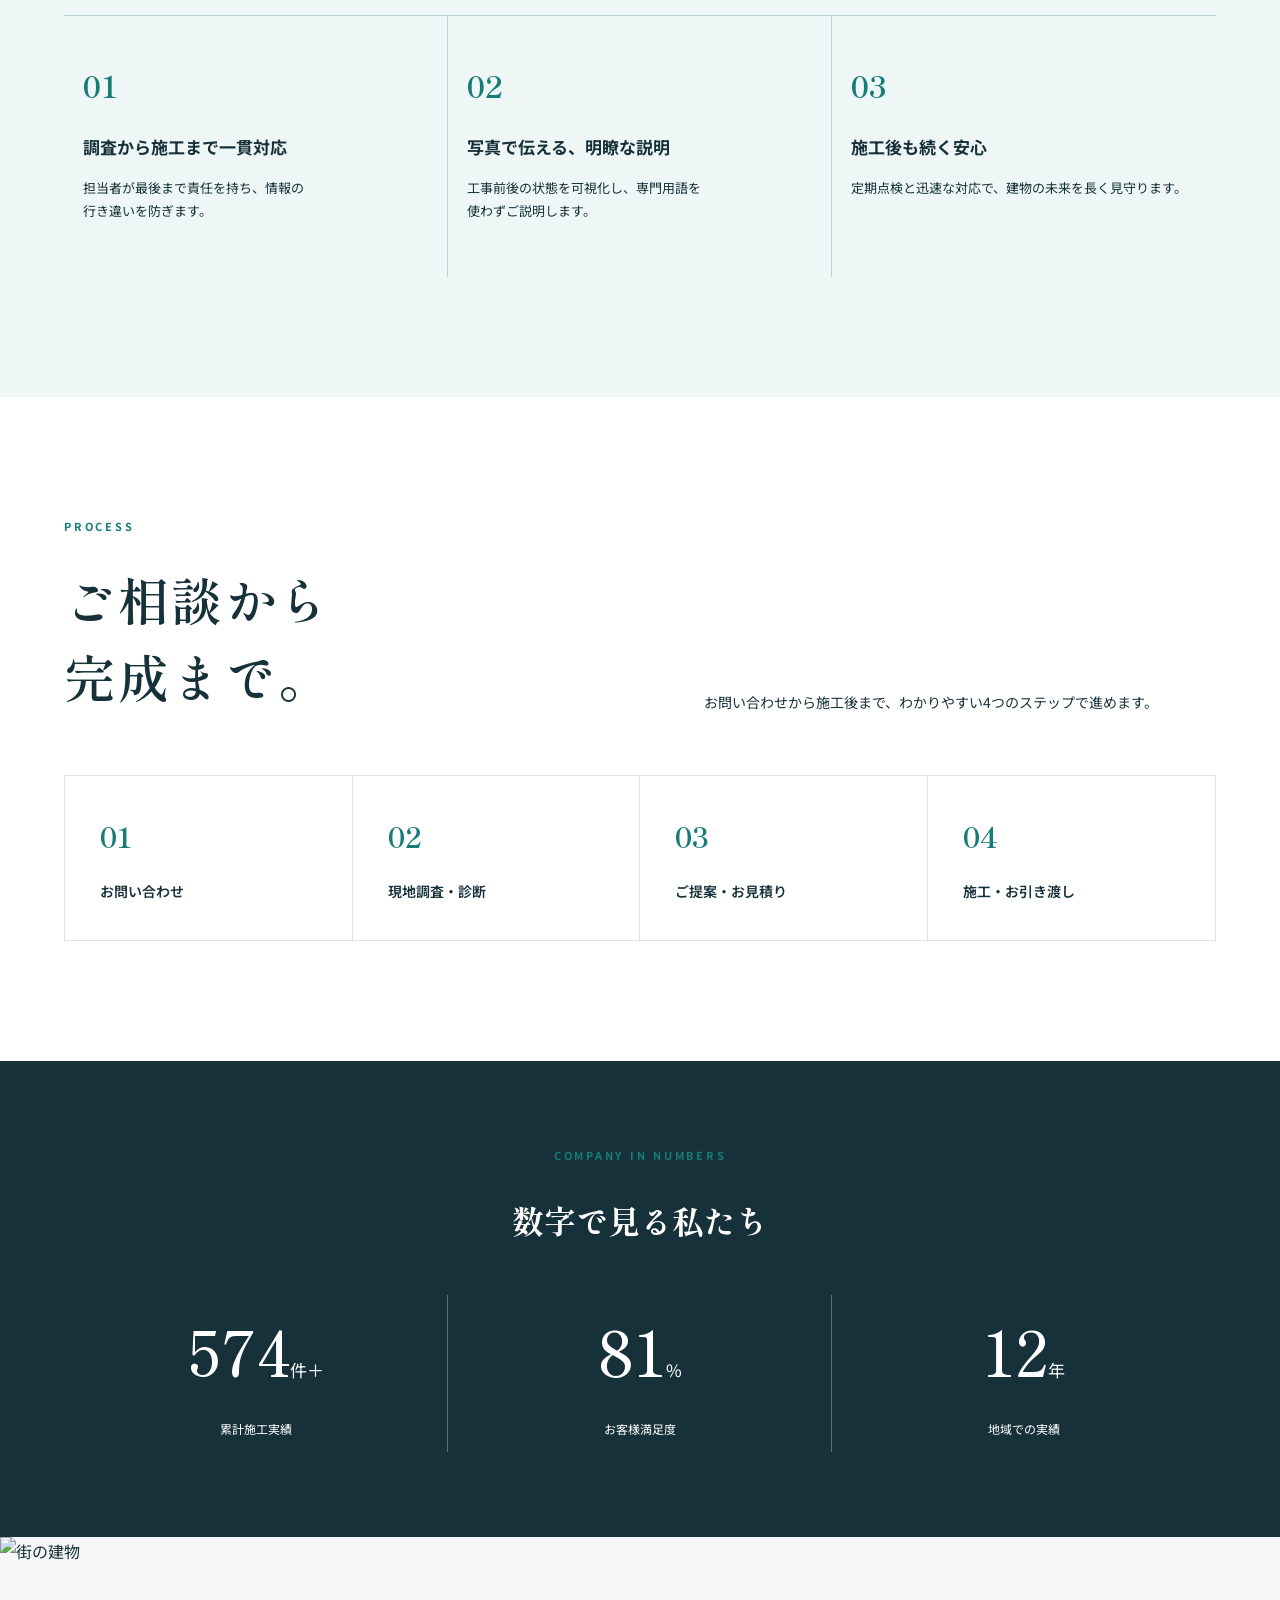
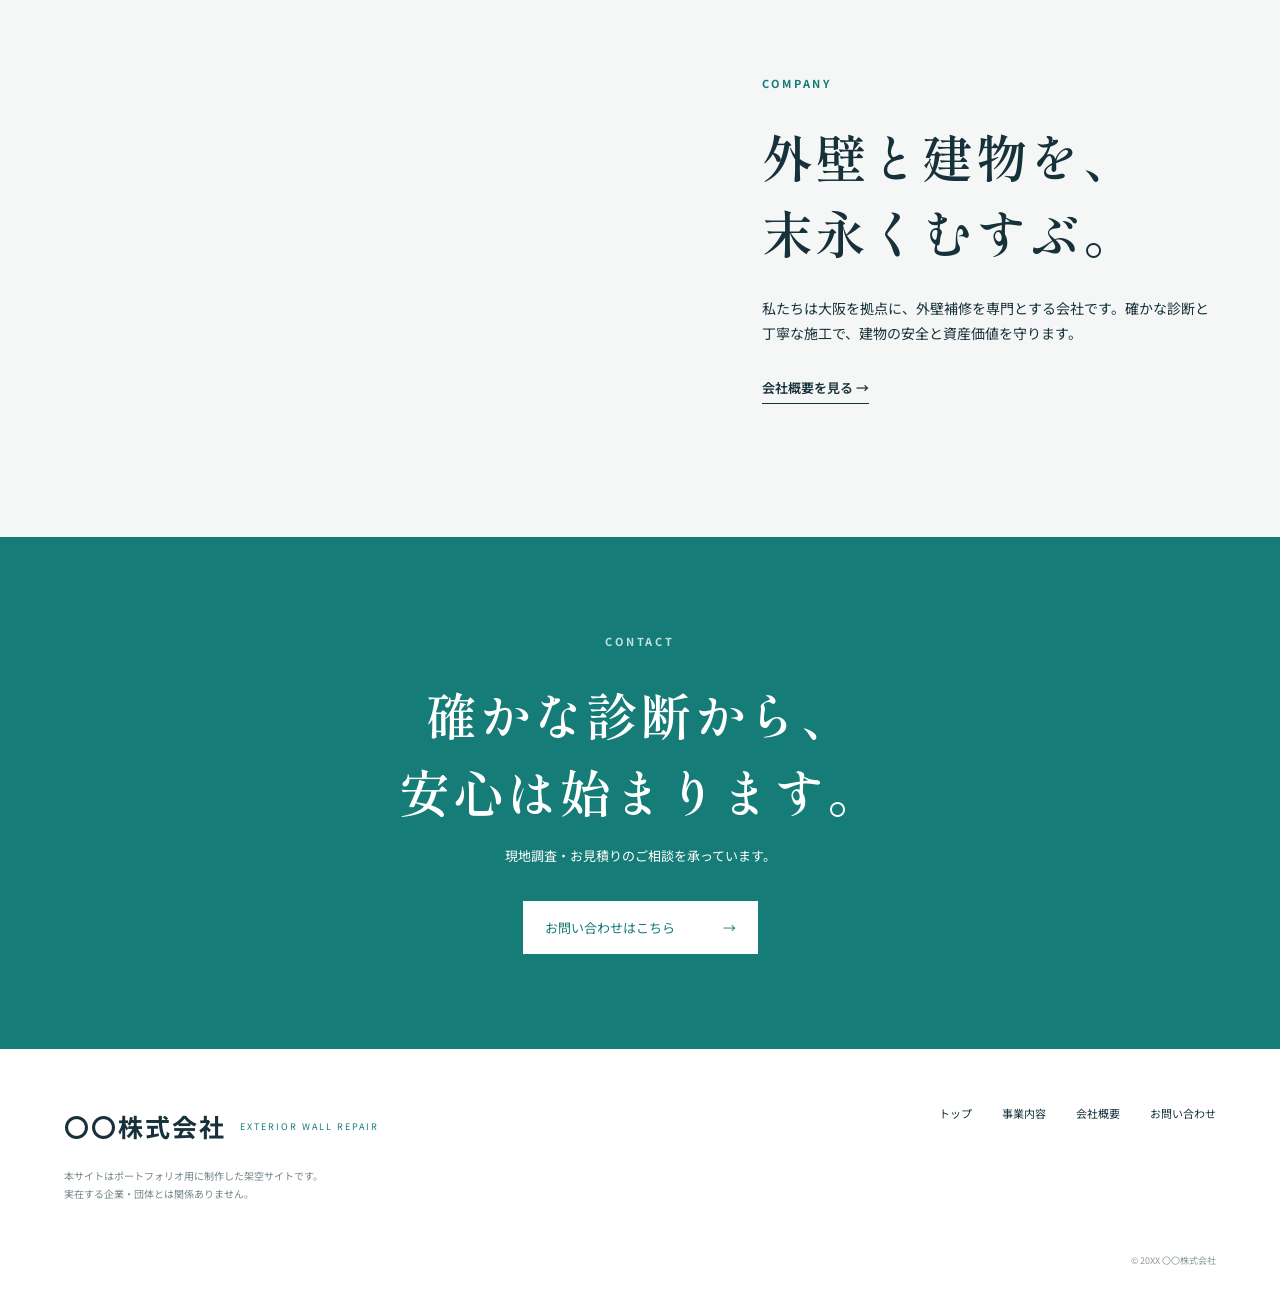
==== commit fc17a9bd: "Bust cache for stronger fluid heading scaling" ====
--- a/index.html
+++ b/index.html
@@ -1,4 +1,4 @@
-<!DOCTYPE html><html lang="ja"><head><meta charset="UTF-8"><meta name="viewport" content="width=device-width,initial-scale=1"><title>〇〇株式会社｜外壁補修の専門会社</title><meta name="description" content="大阪を中心に外壁調査、ひび割れ・欠損、タイル浮き・剥落、シーリング目地補修を行う外壁補修専門会社の架空サイトです。"><meta property="og:title" content="〇〇株式会社｜外壁の安心を、未来へ。"><meta property="og:description" content="外壁調査からひび割れ・タイル・シーリング補修まで。外壁の安全を確かな診断と技術で守ります。"><meta property="og:type" content="website"><meta property="og:image" content="https://images.unsplash.com/photo-1503387762-592deb58ef4e?auto=format&fit=crop&w=1200&h=630&q=85"><link rel="icon" href="assets/favicon-wall.svg"><link rel="stylesheet" href="assets/style.css?v=fluid-headings1"><script defer src="assets/script.js"></script></head><body data-page="home">
+<!DOCTYPE html><html lang="ja"><head><meta charset="UTF-8"><meta name="viewport" content="width=device-width,initial-scale=1"><title>〇〇株式会社｜外壁補修の専門会社</title><meta name="description" content="大阪を中心に外壁調査、ひび割れ・欠損、タイル浮き・剥落、シーリング目地補修を行う外壁補修専門会社の架空サイトです。"><meta property="og:title" content="〇〇株式会社｜外壁の安心を、未来へ。"><meta property="og:description" content="外壁調査からひび割れ・タイル・シーリング補修まで。外壁の安全を確かな診断と技術で守ります。"><meta property="og:type" content="website"><meta property="og:image" content="https://images.unsplash.com/photo-1503387762-592deb58ef4e?auto=format&fit=crop&w=1200&h=630&q=85"><link rel="icon" href="assets/favicon-wall.svg"><link rel="stylesheet" href="assets/style.css?v=fluid-headings2"><script defer src="assets/script.js"></script></head><body data-page="home">
 <header class="header"><a class="logo" href="index.html"><b>〇〇株式会社</b><span>EXTERIOR WALL REPAIR</span></a><nav class="nav" aria-label="メインナビ"><a class="active" href="index.html">トップ</a><a href="service.html">事業内容</a><a href="company.html">会社概要</a><a class="nav-contact" href="contact.html">お問い合わせ</a></nav><button class="menu" aria-label="メニューを開く" aria-expanded="false"><i></i><i></i></button></header>
 <main><section class="hero"><div class="hero-copy reveal"><p class="eyebrow">BUILDING CARE / OSAKA</p><h1>外壁の安心を、<br>未来へ。</h1><p>小さなひび割れから、タイルの浮きまで。<br>外壁を正しく診断し、必要な補修を誠実に届けます。</p><a class="button" href="service.html">事業内容を見る <span>→</span></a></div><div class="hero-image"><img src="https://images.unsplash.com/photo-1504917595217-d4dc5ebe6122?auto=format&fit=crop&w=1400&q=85" alt="外壁を点検する作業員"><span>確かな技術を、<br>わかりやすく。</span></div><p class="scroll">SCROLL</p></section>
 <section class="intro section wrap reveal"><p class="eyebrow">OUR SERVICE</p><div class="section-head"><h2>外壁のサインを、<br>見逃さない。</h2><p><span class="sp-line">ひび割れや浮きには、</span><span class="sp-line">必ず原因があります。</span><span class="sp-line">私たちは調査から補修、</span><span class="sp-line">施工後の点検まで一貫して向き合います。</span></p></div></section>
--- a/assets/style.css
+++ b/assets/style.css
@@ -89,3 +89,23 @@
     font-size:clamp(34px,calc((100vw - 48px)*.125),48px)!important;
   }
 }
+
+
+/* Stronger fluid curve: visible reduction on 375px and smaller screens. */
+@media(max-width:600px){
+  .hero h1{
+    font-size:clamp(34px,calc(23.3vw - 51.9px),44px)!important;
+  }
+  .section-head h2,
+  .company-preview h2,
+  .cta h2,
+  .lead h2,
+  .message h2,
+  .contact-info h2,
+  .building-types h2{
+    font-size:clamp(29px,calc(23.3vw - 55.9px),40px)!important;
+  }
+  .page-hero h1{
+    font-size:clamp(34px,calc(30vw - 74px),48px)!important;
+  }
+}
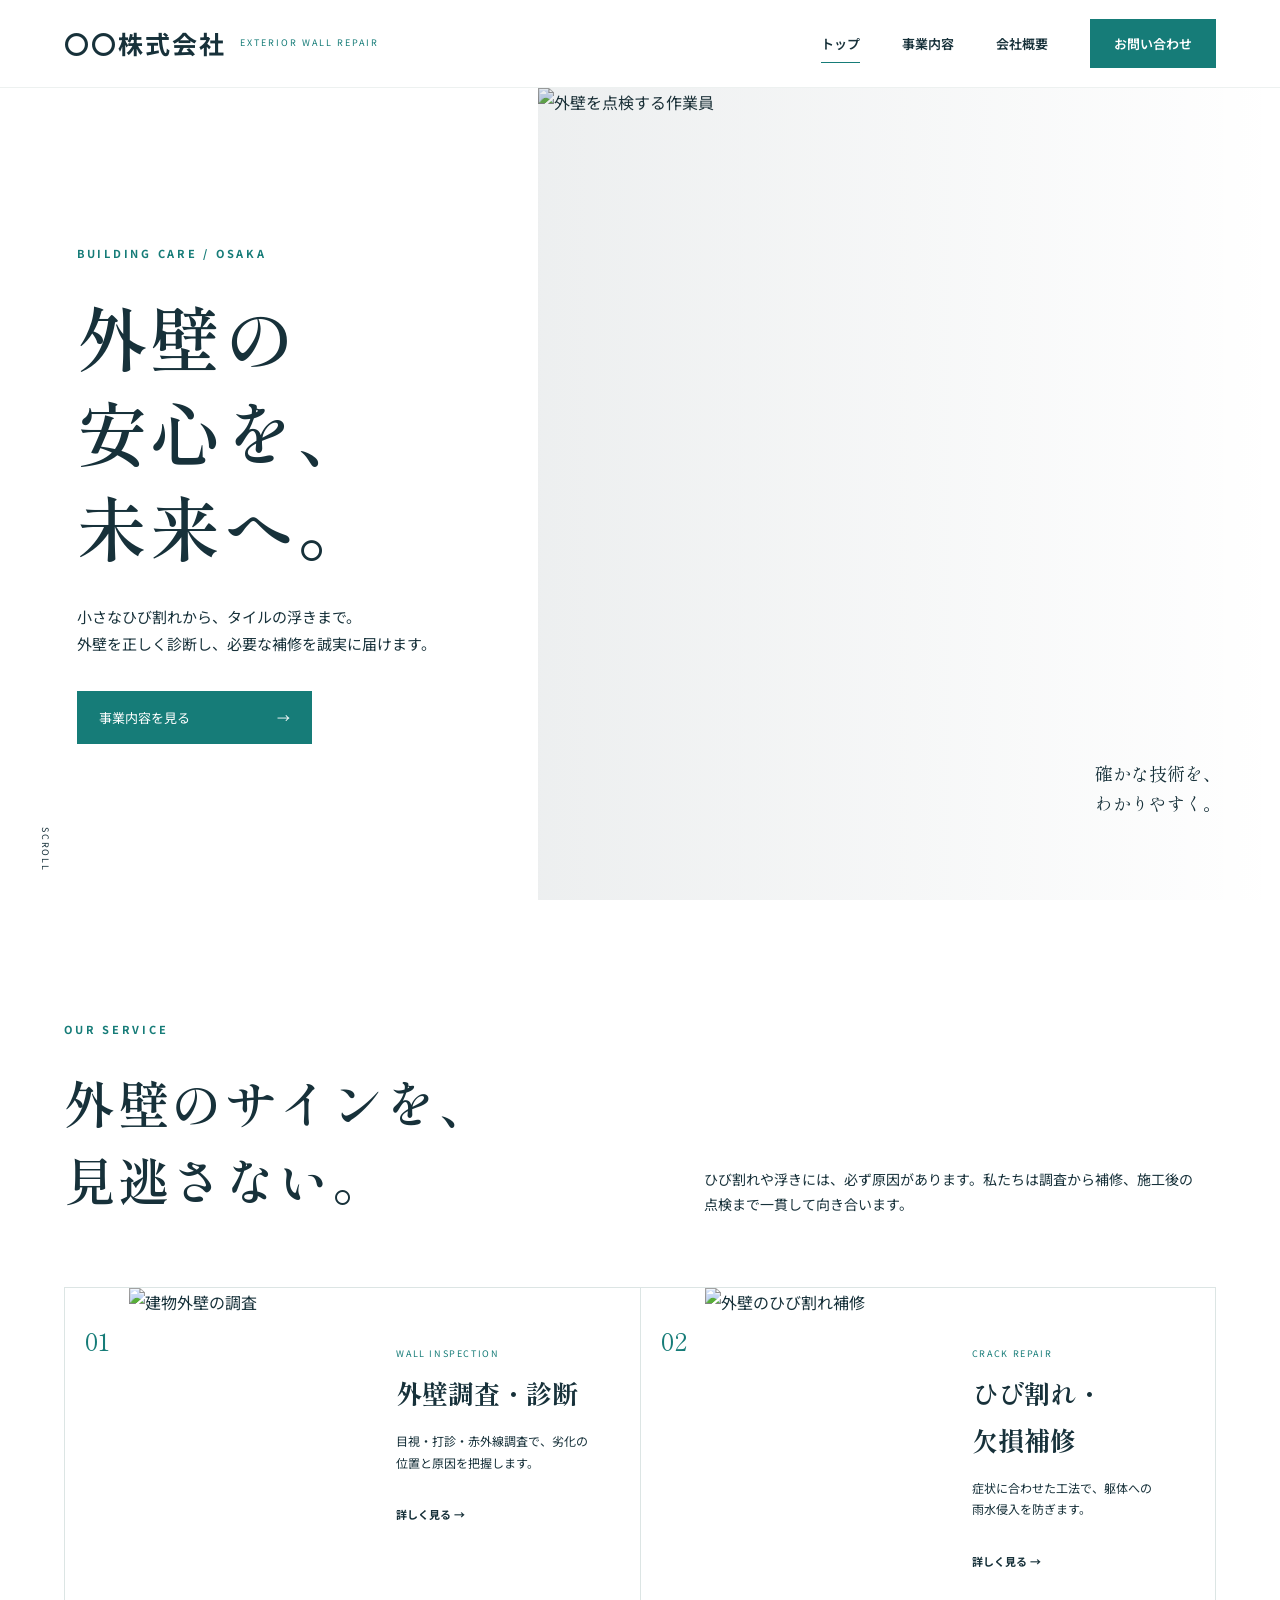
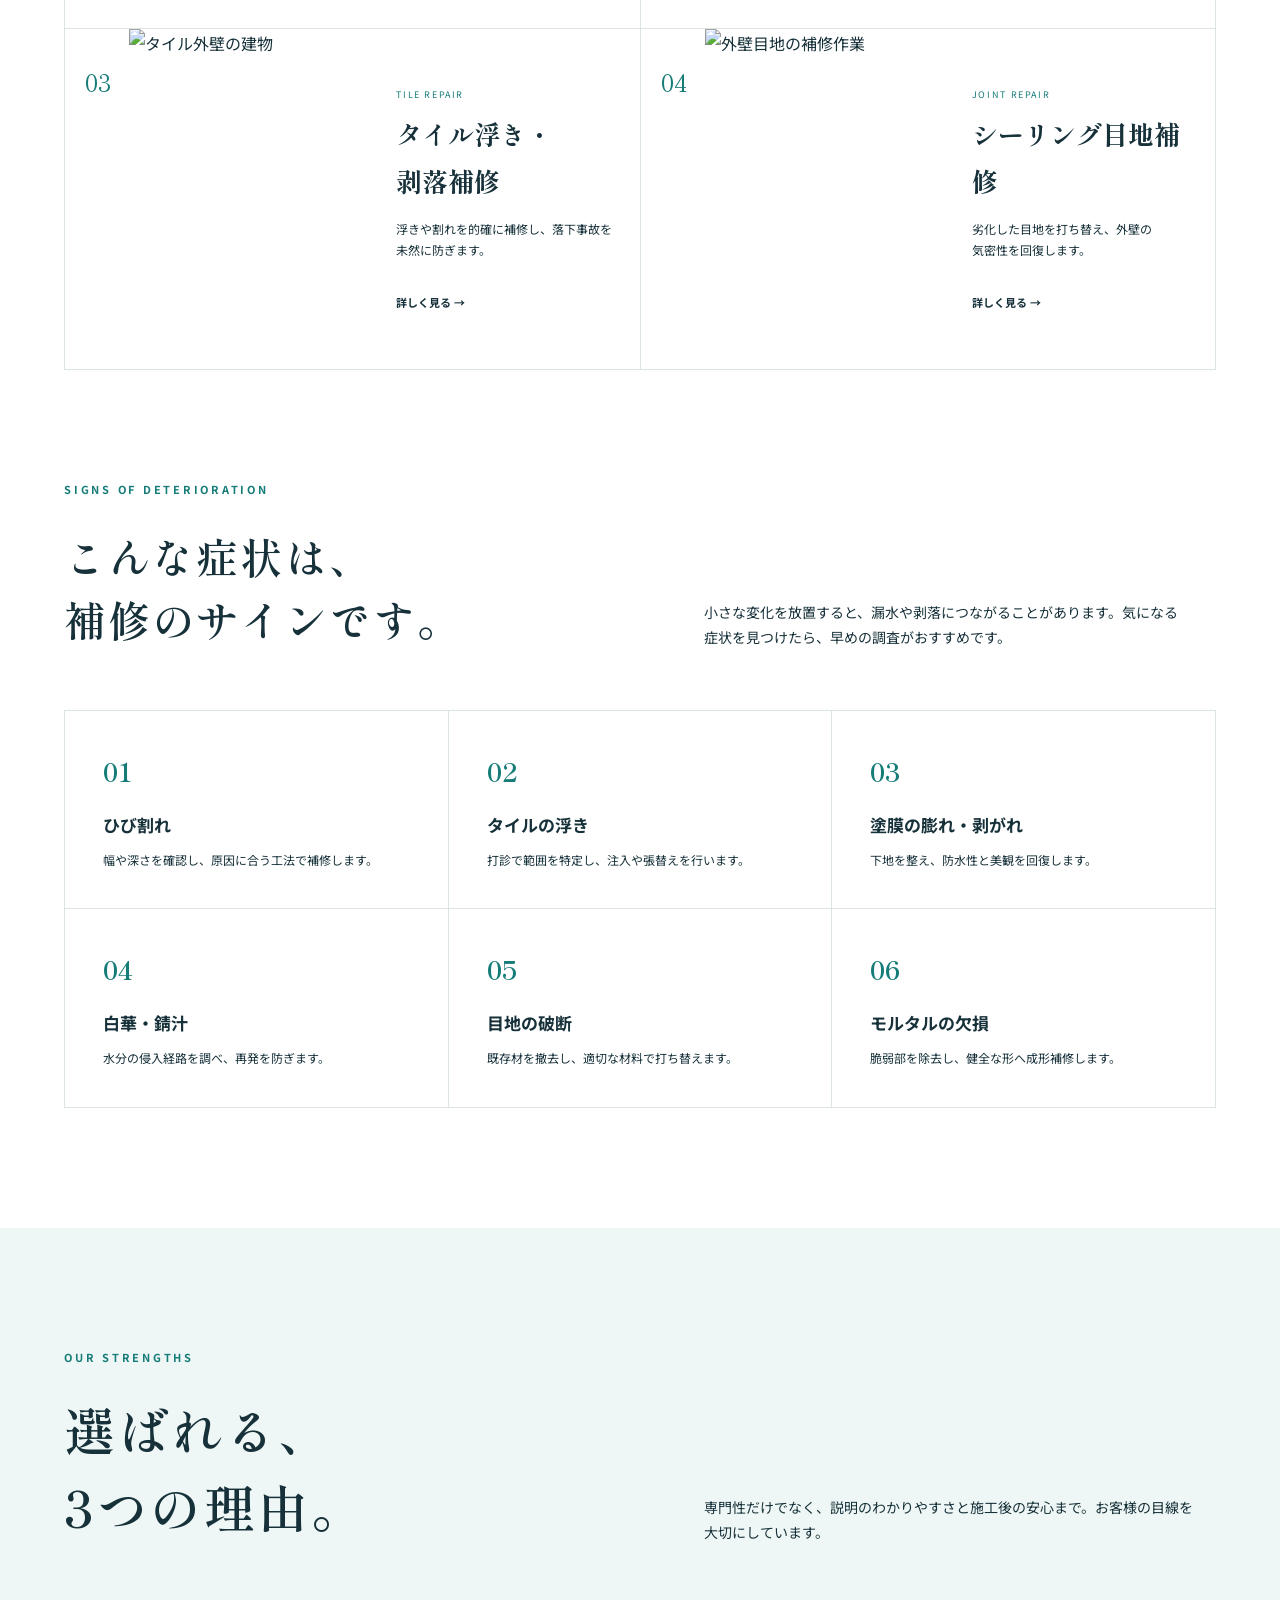
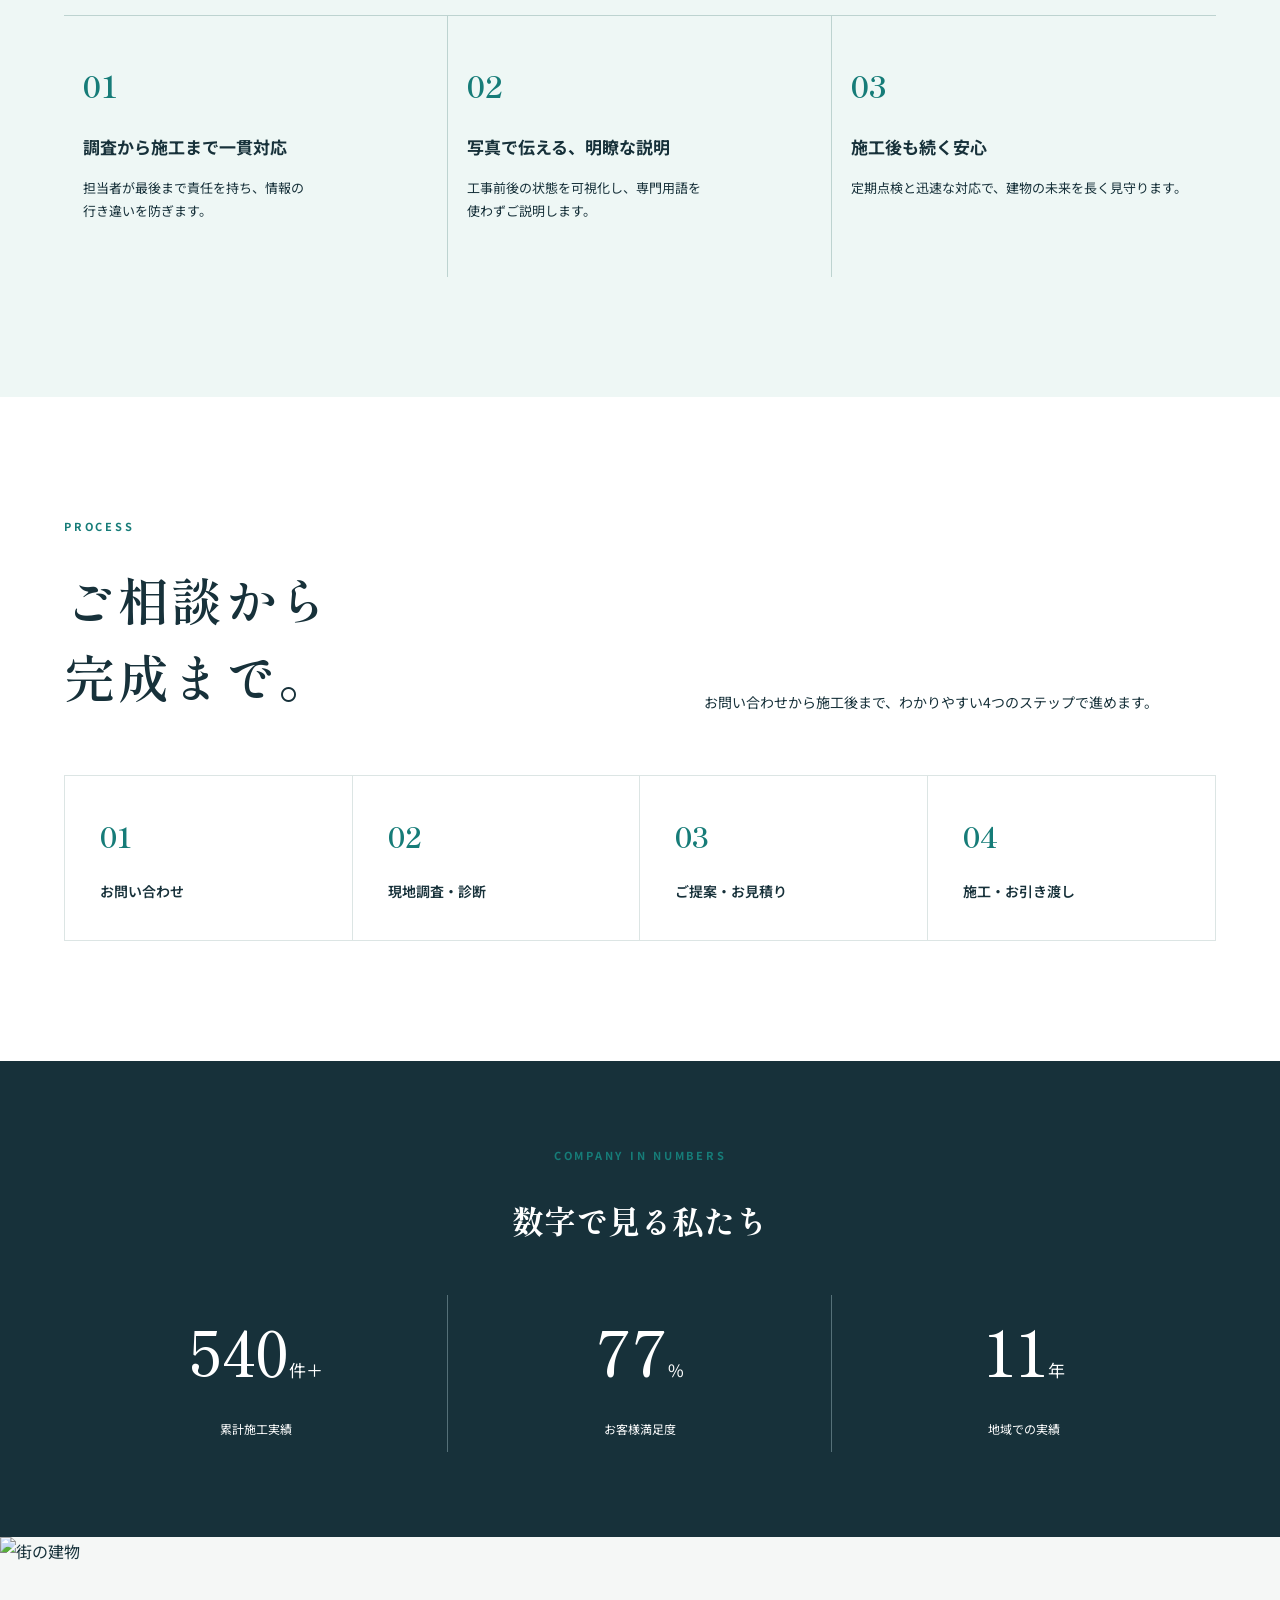
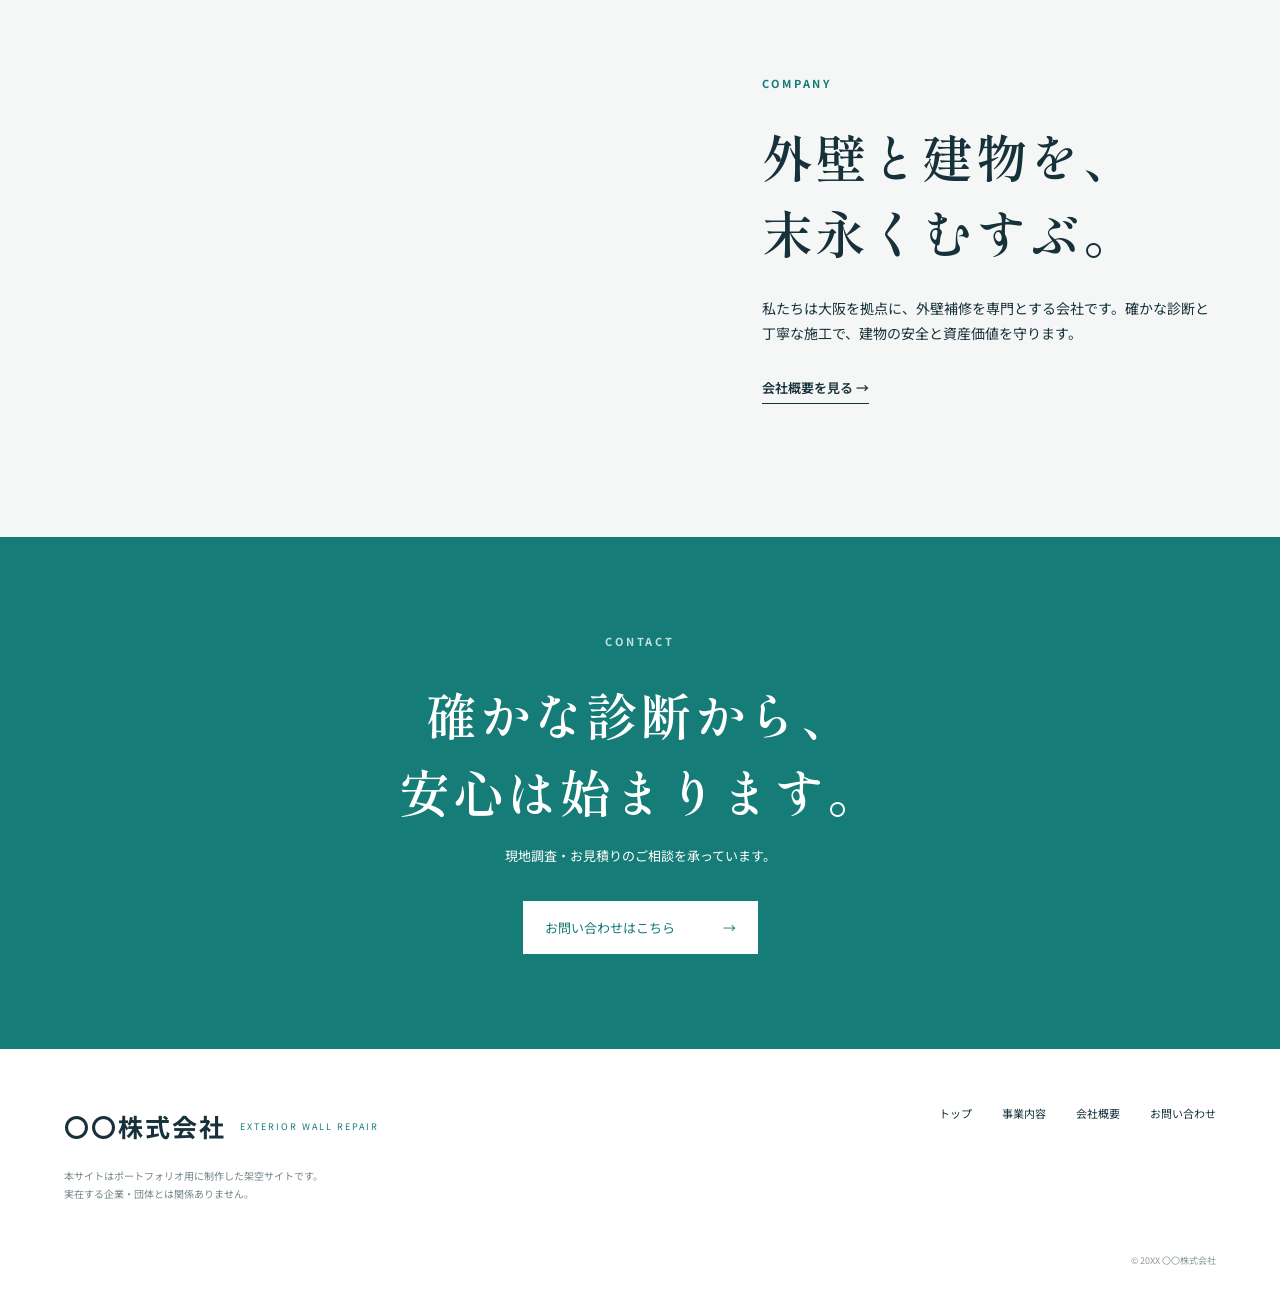
==== commit 12fecb93: "見出し調整用ファイルのキャッシュを更新" ====
--- a/index.html
+++ b/index.html
@@ -1,4 +1,4 @@
-<!DOCTYPE html><html lang="ja"><head><meta charset="UTF-8"><meta name="viewport" content="width=device-width,initial-scale=1"><title>〇〇株式会社｜外壁補修の専門会社</title><meta name="description" content="大阪を中心に外壁調査、ひび割れ・欠損、タイル浮き・剥落、シーリング目地補修を行う外壁補修専門会社の架空サイトです。"><meta property="og:title" content="〇〇株式会社｜外壁の安心を、未来へ。"><meta property="og:description" content="外壁調査からひび割れ・タイル・シーリング補修まで。外壁の安全を確かな診断と技術で守ります。"><meta property="og:type" content="website"><meta property="og:image" content="https://images.unsplash.com/photo-1503387762-592deb58ef4e?auto=format&fit=crop&w=1200&h=630&q=85"><link rel="icon" href="assets/favicon-wall.svg"><link rel="stylesheet" href="assets/style.css?v=fluid-headings2"><script defer src="assets/script.js"></script></head><body data-page="home">
+<!DOCTYPE html><html lang="ja"><head><meta charset="UTF-8"><meta name="viewport" content="width=device-width,initial-scale=1"><title>〇〇株式会社｜外壁補修の専門会社</title><meta name="description" content="大阪を中心に外壁調査、ひび割れ・欠損、タイル浮き・剥落、シーリング目地補修を行う外壁補修専門会社の架空サイトです。"><meta property="og:title" content="〇〇株式会社｜外壁の安心を、未来へ。"><meta property="og:description" content="外壁調査からひび割れ・タイル・シーリング補修まで。外壁の安全を確かな診断と技術で守ります。"><meta property="og:type" content="website"><meta property="og:image" content="https://images.unsplash.com/photo-1503387762-592deb58ef4e?auto=format&fit=crop&w=1200&h=630&q=85"><link rel="icon" href="assets/favicon-wall.svg"><link rel="stylesheet" href="assets/style.css?v=semantic-fit1"><script defer src="assets/script.js?v=semantic-fit1"></script></head><body data-page="home">
 <header class="header"><a class="logo" href="index.html"><b>〇〇株式会社</b><span>EXTERIOR WALL REPAIR</span></a><nav class="nav" aria-label="メインナビ"><a class="active" href="index.html">トップ</a><a href="service.html">事業内容</a><a href="company.html">会社概要</a><a class="nav-contact" href="contact.html">お問い合わせ</a></nav><button class="menu" aria-label="メニューを開く" aria-expanded="false"><i></i><i></i></button></header>
 <main><section class="hero"><div class="hero-copy reveal"><p class="eyebrow">BUILDING CARE / OSAKA</p><h1>外壁の安心を、<br>未来へ。</h1><p>小さなひび割れから、タイルの浮きまで。<br>外壁を正しく診断し、必要な補修を誠実に届けます。</p><a class="button" href="service.html">事業内容を見る <span>→</span></a></div><div class="hero-image"><img src="https://images.unsplash.com/photo-1504917595217-d4dc5ebe6122?auto=format&fit=crop&w=1400&q=85" alt="外壁を点検する作業員"><span>確かな技術を、<br>わかりやすく。</span></div><p class="scroll">SCROLL</p></section>
 <section class="intro section wrap reveal"><p class="eyebrow">OUR SERVICE</p><div class="section-head"><h2>外壁のサインを、<br>見逃さない。</h2><p><span class="sp-line">ひび割れや浮きには、</span><span class="sp-line">必ず原因があります。</span><span class="sp-line">私たちは調査から補修、</span><span class="sp-line">施工後の点検まで一貫して向き合います。</span></p></div></section>
--- a/assets/style.css
+++ b/assets/style.css
@@ -109,3 +109,21 @@
     font-size:clamp(34px,calc(30vw - 74px),48px)!important;
   }
 }
+
+/* Keep each manually chosen Japanese phrase together, then fit the full heading to its real rendered width. */
+@media(max-width:820px){
+  .fit-heading{
+    max-width:100%;
+    text-wrap:initial;
+  }
+  .fit-heading>span{
+    display:block;
+    width:max-content;
+    max-width:none;
+    white-space:nowrap;
+    text-wrap:nowrap;
+  }
+  .fit-heading>br{
+    display:none;
+  }
+}
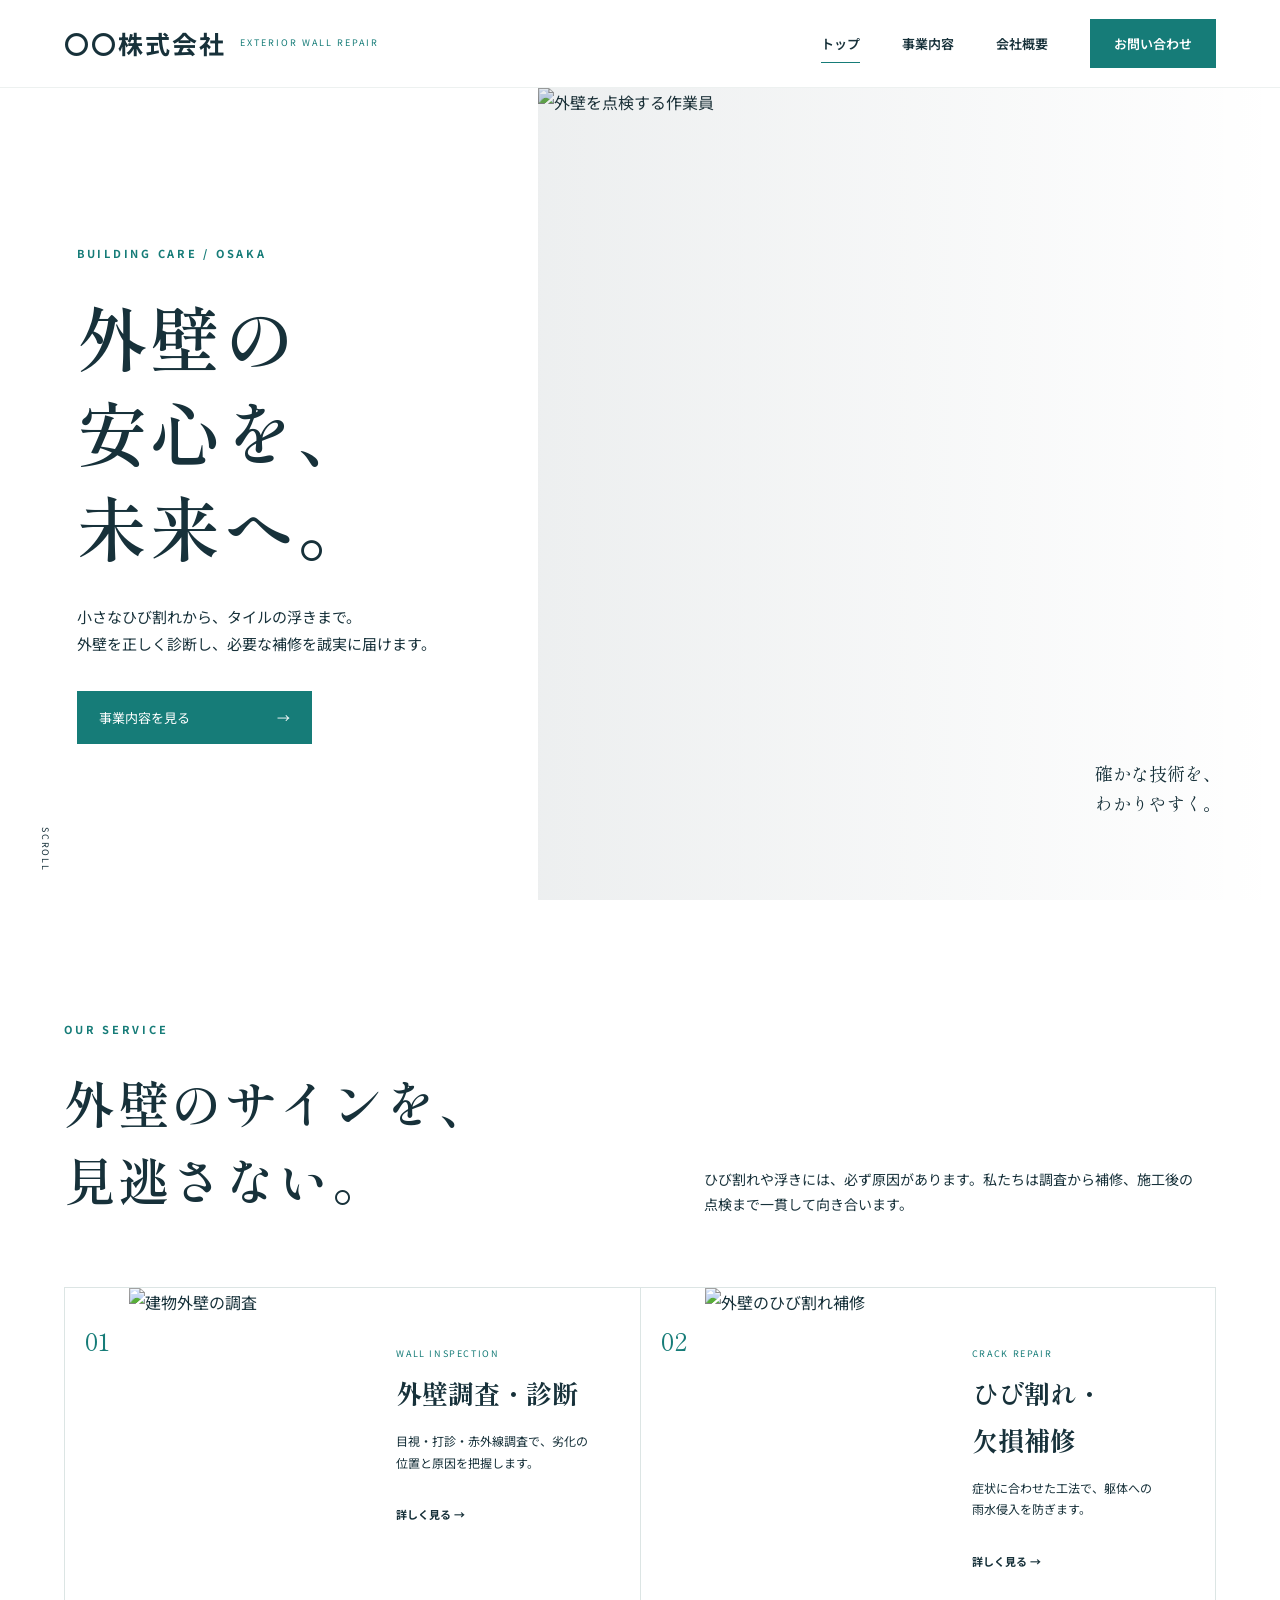
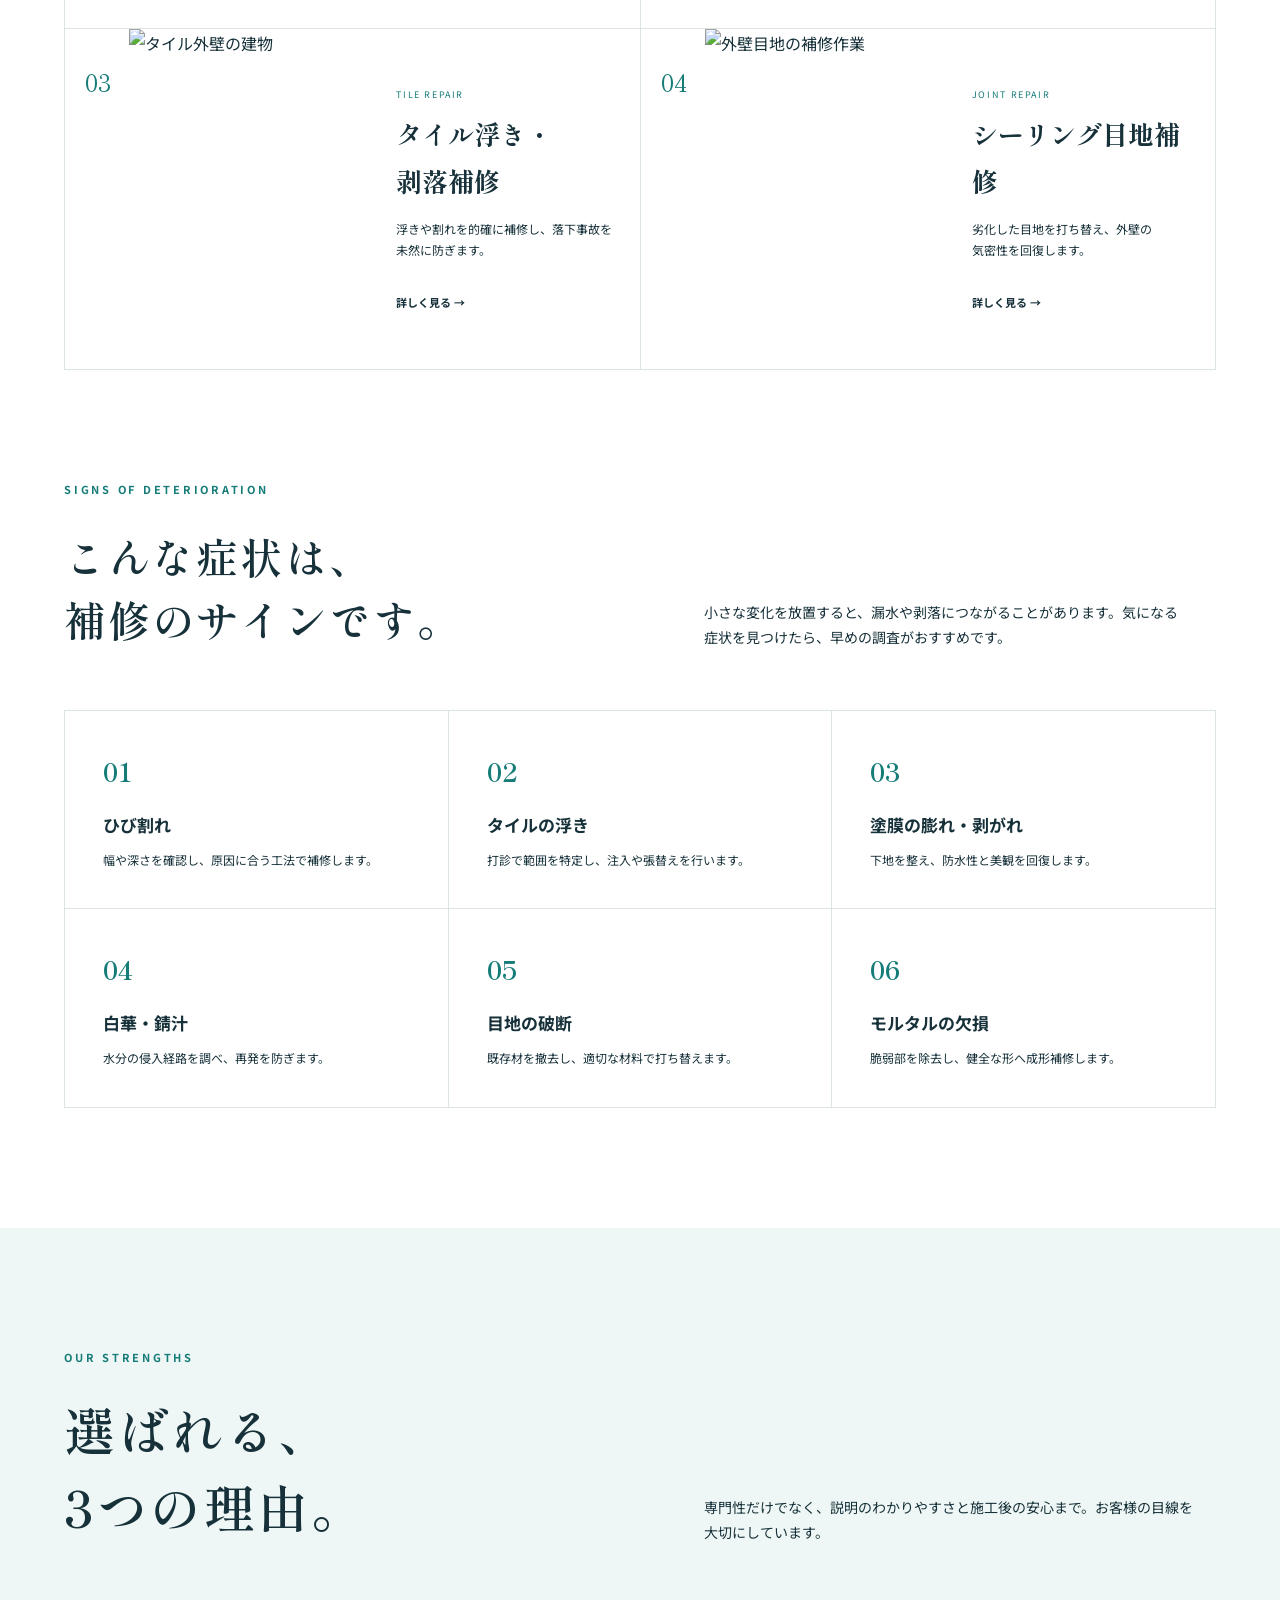
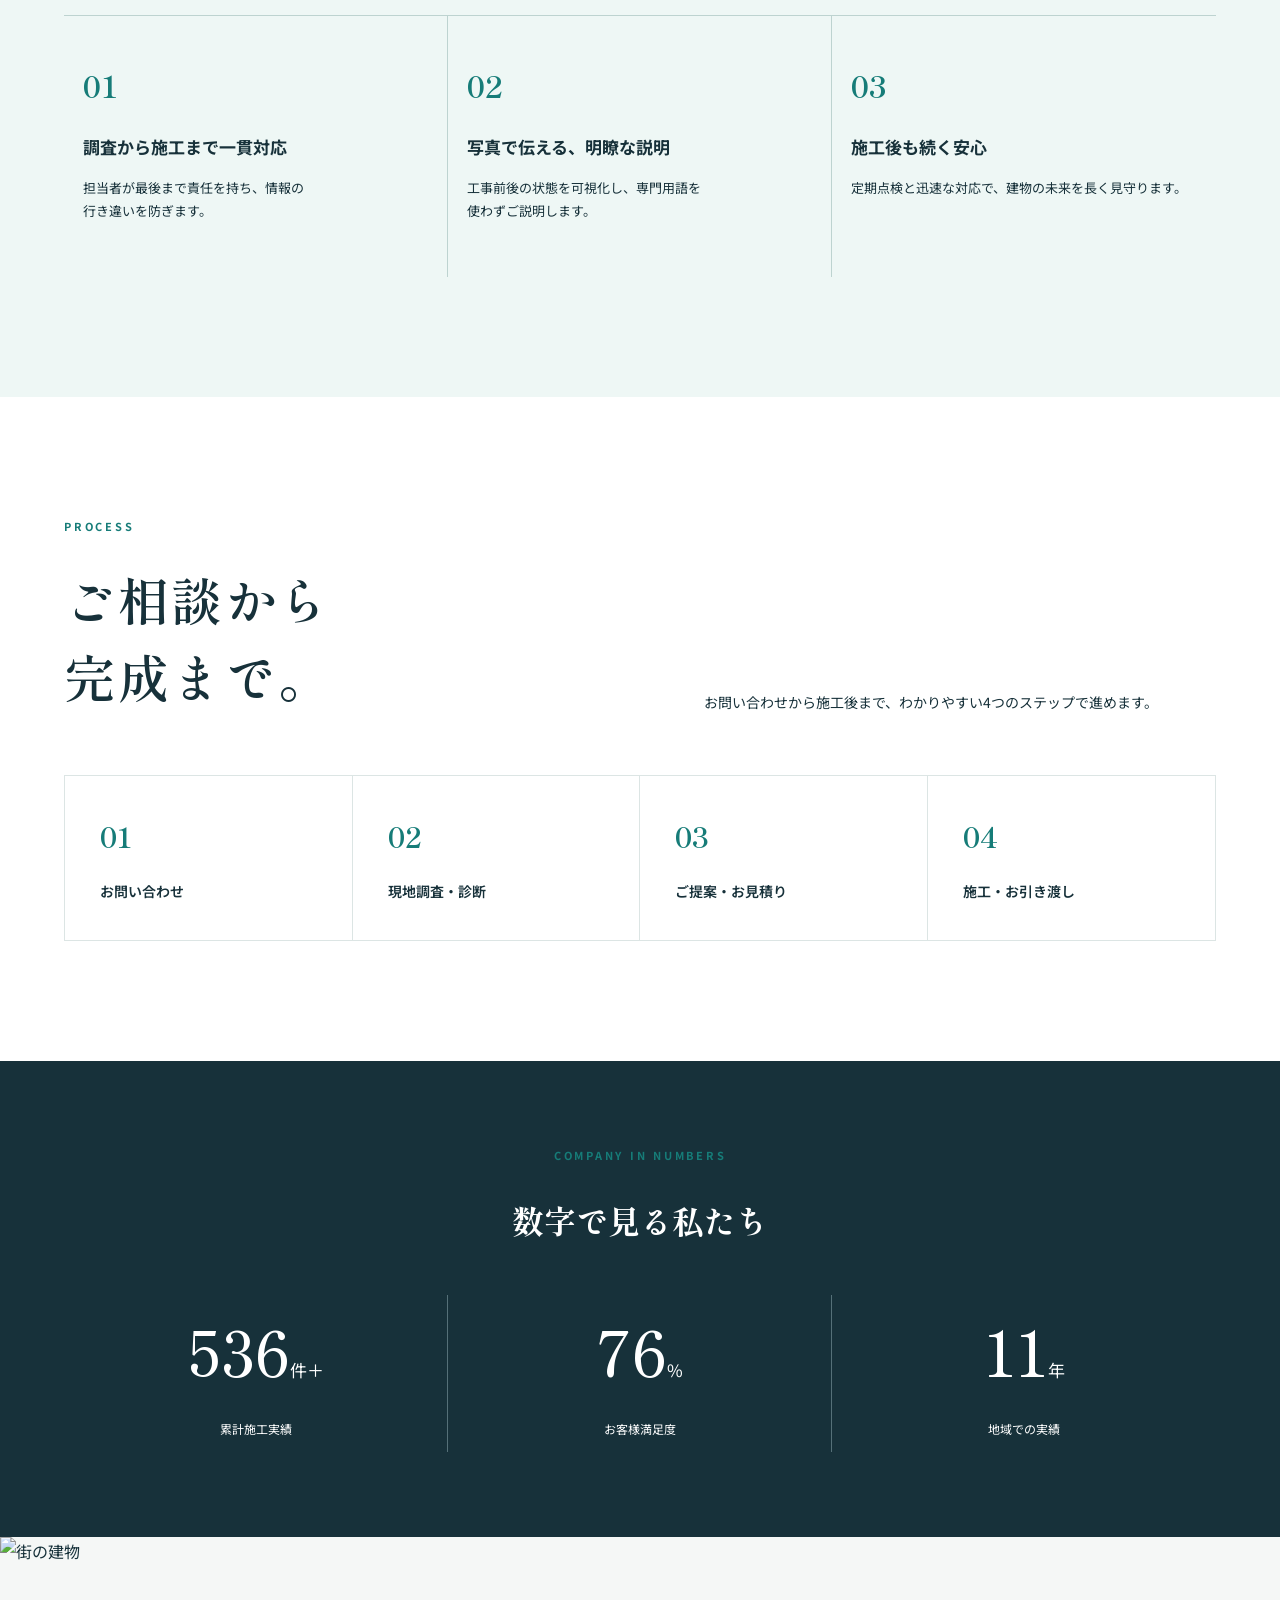
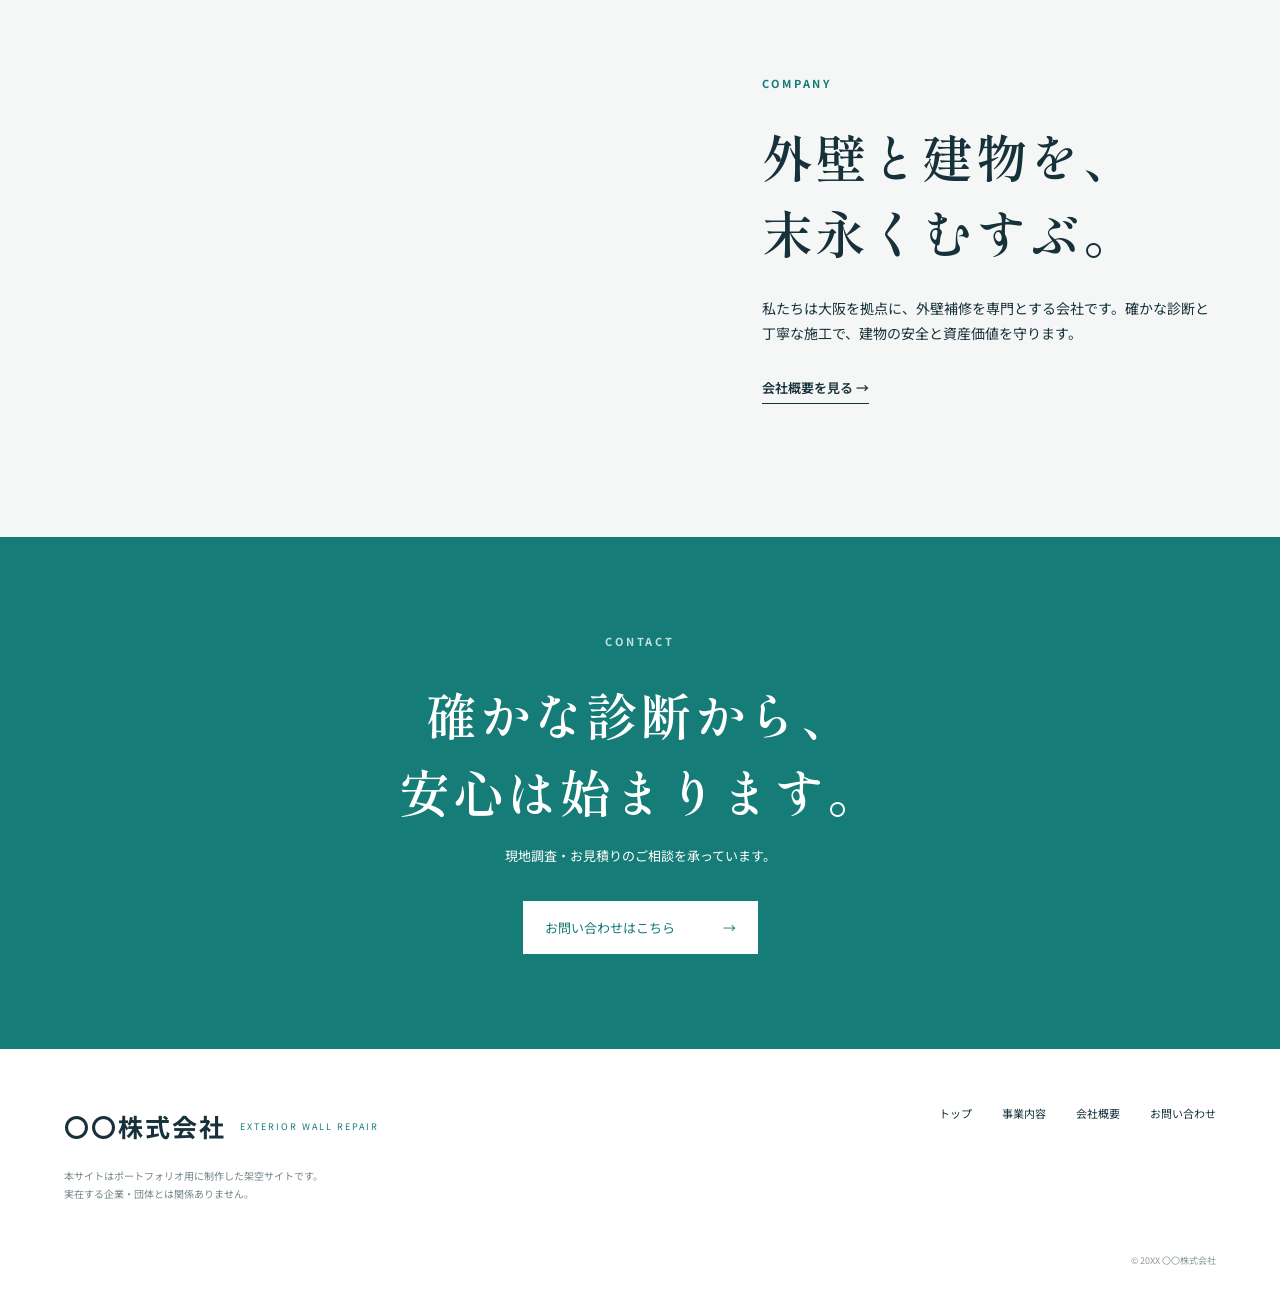
==== commit 23578714: "見出し修正版へ更新" ====
--- a/index.html
+++ b/index.html
@@ -1,4 +1,4 @@
-<!DOCTYPE html><html lang="ja"><head><meta charset="UTF-8"><meta name="viewport" content="width=device-width,initial-scale=1"><title>〇〇株式会社｜外壁補修の専門会社</title><meta name="description" content="大阪を中心に外壁調査、ひび割れ・欠損、タイル浮き・剥落、シーリング目地補修を行う外壁補修専門会社の架空サイトです。"><meta property="og:title" content="〇〇株式会社｜外壁の安心を、未来へ。"><meta property="og:description" content="外壁調査からひび割れ・タイル・シーリング補修まで。外壁の安全を確かな診断と技術で守ります。"><meta property="og:type" content="website"><meta property="og:image" content="https://images.unsplash.com/photo-1503387762-592deb58ef4e?auto=format&fit=crop&w=1200&h=630&q=85"><link rel="icon" href="assets/favicon-wall.svg"><link rel="stylesheet" href="assets/style.css?v=semantic-fit1"><script defer src="assets/script.js?v=semantic-fit1"></script></head><body data-page="home">
+<!DOCTYPE html><html lang="ja"><head><meta charset="UTF-8"><meta name="viewport" content="width=device-width,initial-scale=1"><title>〇〇株式会社｜外壁補修の専門会社</title><meta name="description" content="大阪を中心に外壁調査、ひび割れ・欠損、タイル浮き・剥落、シーリング目地補修を行う外壁補修専門会社の架空サイトです。"><meta property="og:title" content="〇〇株式会社｜外壁の安心を、未来へ。"><meta property="og:description" content="外壁調査からひび割れ・タイル・シーリング補修まで。外壁の安全を確かな診断と技術で守ります。"><meta property="og:type" content="website"><meta property="og:image" content="https://images.unsplash.com/photo-1503387762-592deb58ef4e?auto=format&fit=crop&w=1200&h=630&q=85"><link rel="icon" href="assets/favicon-wall.svg"><link rel="stylesheet" href="assets/style.css?v=semantic-fit2"><script defer src="assets/script.js?v=semantic-fit2"></script></head><body data-page="home">
 <header class="header"><a class="logo" href="index.html"><b>〇〇株式会社</b><span>EXTERIOR WALL REPAIR</span></a><nav class="nav" aria-label="メインナビ"><a class="active" href="index.html">トップ</a><a href="service.html">事業内容</a><a href="company.html">会社概要</a><a class="nav-contact" href="contact.html">お問い合わせ</a></nav><button class="menu" aria-label="メニューを開く" aria-expanded="false"><i></i><i></i></button></header>
 <main><section class="hero"><div class="hero-copy reveal"><p class="eyebrow">BUILDING CARE / OSAKA</p><h1>外壁の安心を、<br>未来へ。</h1><p>小さなひび割れから、タイルの浮きまで。<br>外壁を正しく診断し、必要な補修を誠実に届けます。</p><a class="button" href="service.html">事業内容を見る <span>→</span></a></div><div class="hero-image"><img src="https://images.unsplash.com/photo-1504917595217-d4dc5ebe6122?auto=format&fit=crop&w=1400&q=85" alt="外壁を点検する作業員"><span>確かな技術を、<br>わかりやすく。</span></div><p class="scroll">SCROLL</p></section>
 <section class="intro section wrap reveal"><p class="eyebrow">OUR SERVICE</p><div class="section-head"><h2>外壁のサインを、<br>見逃さない。</h2><p><span class="sp-line">ひび割れや浮きには、</span><span class="sp-line">必ず原因があります。</span><span class="sp-line">私たちは調査から補修、</span><span class="sp-line">施工後の点検まで一貫して向き合います。</span></p></div></section>
--- a/assets/style.css
+++ b/assets/style.css
@@ -2,7 +2,7 @@
 .sp-break{display:none}.sp-line{display:inline}
 @media(max-width:820px){.sp-break{display:block}.sp-line{display:block}}
 h1,h2,h3{text-wrap:balance;line-break:strict}p,li,dt,dd,figcaption{text-wrap:pretty;line-break:strict}@supports (word-break:auto-phrase){h1,h2,h3,p,li,dt,dd,figcaption{word-break:auto-phrase}}
-:root{--ink:#17313a;--green:#167c78;--green-dark:#0f5f5c;--mint:#eef7f5;--line:#dce5e4;--white:#fff;--serif:'Shippori Mincho',serif;--sans:'Noto Sans JP',sans-serif}*{box-sizing:border-box}html{scroll-behavior:smooth}body{margin:0;color:var(--ink);font-family:var(--sans);line-height:1.8;background:#fff}img{width:100%;display:block;object-fit:cover}a{color:inherit;text-decoration:none}.wrap{width:min(1180px,calc(100% - 10vw));margin:auto}.header{height:88px;padding:0 5vw;display:flex;align-items:center;justify-content:space-between;background:rgba(255,255,255,.96);position:relative;z-index:20;border-bottom:1px solid #edf1f0}.logo{display:flex;align-items:center;gap:14px}.logo b{font-size:25px;letter-spacing:.08em}.logo span{font-size:9px;letter-spacing:.22em;color:var(--green)}.nav{display:flex;align-items:center;gap:42px;font-size:13px;font-weight:600}.nav a{position:relative}.nav a:not(.nav-contact):after{content:"";position:absolute;height:1px;left:0;right:100%;bottom:-8px;background:var(--green);transition:.3s}.nav a:hover:after,.nav a.active:after{right:0}.nav-contact{padding:13px 24px;background:var(--green);color:#fff}.menu{display:none;background:none;border:0;width:42px;height:42px}.menu i{display:block;height:2px;background:var(--ink);margin:9px 0;transition:.3s}.hero{min-height:calc(100vh - 88px);display:grid;grid-template-columns:42% 58%;position:relative}.hero-copy{padding:10vh 6vw;display:flex;flex-direction:column;align-items:flex-start;justify-content:center}.eyebrow{font-size:11px;letter-spacing:.25em;color:var(--green);font-weight:700;margin:0 0 24px}.hero h1,.page-hero h1{font-family:var(--serif);font-weight:600;font-size:clamp(48px,5.5vw,84px);line-height:1.35;letter-spacing:.05em;margin:0 0 30px}.hero-copy>p:not(.eyebrow){font-size:15px;margin:0 0 34px}.hero-image{position:relative;overflow:hidden}.hero-image img{height:100%;filter:saturate(.82)}.hero-image:after{content:"";position:absolute;inset:0;background:linear-gradient(90deg,rgba(23,49,58,.08),transparent)}.hero-image span{position:absolute;right:5%;bottom:8%;background:#fff;padding:16px 22px;font-family:var(--serif);font-size:18px;line-height:1.7}.button{display:inline-flex;align-items:center;justify-content:space-between;gap:48px;background:var(--green);color:#fff;padding:15px 22px;min-width:235px;font-size:13px;border:0;font-family:inherit;cursor:pointer;transition:.3s}.button:hover{background:var(--green-dark);gap:55px}.scroll{position:absolute;left:28px;bottom:28px;font-size:9px;letter-spacing:.2em;writing-mode:vertical-rl}.section{padding:120px 0}.intro{padding-bottom:70px}.section-head{display:grid;grid-template-columns:1fr 1fr;gap:10vw;align-items:end}.section-head h2,.company-preview h2,.cta h2,.lead h2,.message h2,.contact-info h2{font-family:var(--serif);font-weight:600;font-size:clamp(32px,4vw,54px);line-height:1.5;letter-spacing:.05em;margin:0}.section-head p{font-size:14px;margin:0}.service-grid{display:grid;grid-template-columns:1fr 1fr;gap:1px;background:var(--line);border:1px solid var(--line)}.service-card{display:grid;grid-template-columns:64px minmax(190px,42%) minmax(0,1fr);min-height:340px;background:#fff;overflow:hidden}.service-card>span{font-family:var(--serif);font-size:25px;color:var(--green);padding:30px 20px}.service-card img{height:100%;transition:.5s}.service-card:hover img{transform:scale(1.03)}.service-card div{padding:48px 26px 28px;min-width:0}.service-card small,.service-detail small{font-size:9px;letter-spacing:.18em;color:var(--green)}.service-card h3{font-family:var(--serif);font-size:26px;margin:5px 0 13px}.service-card p{font-size:12px;margin-bottom:25px}.service-card b{font-size:11px}.strength,.philosophy{background:var(--mint)}.strength-grid{display:grid;grid-template-columns:repeat(3,1fr);margin-top:70px;border-top:1px solid #bdd3d0}.strength-grid article{padding:42px 5%;border-right:1px solid #bdd3d0}.strength-grid article:last-child{border:0}.strength-grid strong{font-family:var(--serif);color:var(--green);font-size:30px}.strength-grid h3{font-size:17px;margin:20px 0 10px}.strength-grid p{font-size:13px}.flow-list{list-style:none;padding:0;margin:60px 0 0;display:grid;grid-template-columns:repeat(4,1fr);border:1px solid var(--line)}.flow-list li{padding:35px;border-right:1px solid var(--line);position:relative}.flow-list li:last-child{border:0}.flow-list b{display:block;color:var(--green);font-family:var(--serif);font-size:28px;margin-bottom:15px}.flow-list span{font-weight:600;font-size:14px}.numbers{background:var(--ink);color:#fff;padding:85px 0;text-align:center}.numbers h2{font-family:var(--serif);font-size:32px}.number-grid{display:grid;grid-template-columns:repeat(3,1fr);margin-top:45px}.number-grid div{border-right:1px solid #557078}.number-grid div:last-child{border:0}.number-grid b{font-family:var(--serif);font-size:62px;font-weight:500}.number-grid span{font-size:17px}.number-grid p{font-size:12px}.company-preview{display:grid;grid-template-columns:55% 45%;min-height:600px;background:#f5f7f6}.company-preview img{height:100%}.company-preview div{padding:10%;align-self:center}.company-preview p:not(.eyebrow){font-size:14px;margin:25px 0}.text-link{font-weight:600;font-size:13px;border-bottom:1px solid;padding-bottom:6px}.cta{background:var(--green);color:#fff;text-align:center;padding:95px 5vw}.cta .eyebrow{color:#bde2df}.cta h2{margin-bottom:15px}.cta>p:not(.eyebrow){font-size:13px}.button.light{background:#fff;color:var(--green);margin-top:20px}.footer{padding:55px 5vw 25px;display:grid;grid-template-columns:1fr auto;gap:40px;align-items:start}.footer p{font-size:10px;color:#758589;margin-top:18px}.footer nav{display:flex;gap:30px;font-size:11px}.footer small{grid-column:1/-1;text-align:right;font-size:9px;color:#8b989a}.page-hero{padding:100px 10vw 80px;background:var(--mint)}.page-hero h1{font-size:clamp(44px,6vw,72px);margin-bottom:10px}.page-hero>p:last-child{font-size:13px}.lead{display:grid;grid-template-columns:1.1fr .9fr;gap:10vw;align-items:end}.lead p{font-size:14px}.service-detail article{display:grid;grid-template-columns:1fr 1fr;min-height:500px;margin-bottom:100px;background:#f6f8f7}.service-detail article:nth-child(even) img{order:2}.service-detail img{height:100%}.service-detail article>div{padding:10%;align-self:center}.service-detail h2{font-family:var(--serif);font-size:42px;margin:10px 0 20px}.service-detail p,.service-detail li{font-size:13px}.service-detail ul{display:grid;grid-template-columns:1fr 1fr;gap:5px 30px;padding-left:1.2em}.message{display:grid;grid-template-columns:1fr 42%;gap:10%;align-items:center}.message>div>p:not(.eyebrow,.signature){font-size:14px;margin:25px 0}.message img{height:620px;object-position:center 20%}.signature{text-align:right;margin-top:45px;font-size:12px}.signature span{font-family:var(--serif);font-size:22px;margin-left:12px}.profile h2,.philosophy h2{font-family:var(--serif);font-size:40px}.profile dl{margin-top:50px;border-top:1px solid var(--line)}.profile dl div{display:grid;grid-template-columns:220px 1fr;border-bottom:1px solid var(--line);padding:20px}.profile dt{font-weight:600;font-size:13px}.profile dd{margin:0;font-size:13px}.contact-layout{display:grid;grid-template-columns:38% 1fr;gap:10%}.contact-info>p:not(.eyebrow){font-size:13px}.notice{margin-top:40px;padding:25px;border-top:1px solid var(--line);border-bottom:1px solid var(--line)}.notice b{font-size:12px}.notice p{margin:8px 0 0}.contact-form{display:grid;gap:27px}.contact-form label{display:grid;gap:9px;font-size:13px;font-weight:600}.contact-form label>span{display:inline;margin-left:8px;color:var(--green);font-size:10px}.contact-form input,.contact-form select,.contact-form textarea{width:100%;border:1px solid var(--line);background:#f7f9f8;padding:15px;font:inherit;outline:none}.contact-form input:focus,.contact-form select:focus,.contact-form textarea:focus{border-color:var(--green)}.contact-form .check{display:flex;align-items:center;font-weight:400}.check input{width:18px}.contact-form .submit{width:100%;max-width:420px}.form-note{font-size:11px;color:#788}.not-found{min-height:100vh;display:grid;place-items:center;padding:10vw;background:var(--mint)}.not-found h1{font-family:var(--serif);font-size:clamp(38px,6vw,70px);line-height:1.5}.not-found>div>p:not(.eyebrow){font-size:13px;margin-bottom:35px}.reveal{opacity:0;transform:translateY(22px);transition:opacity .7s,transform .7s}.reveal.visible{opacity:1;transform:none}
+:root{--ink:#17313a;--green:#167c78;--green-dark:#0f5f5c;--mint:#eef7f5;--line:#dce5e4;--white:#fff;--serif:'Shippori Mincho',serif;--sans:'Noto Sans JP',sans-serif}*{box-sizing:border-box}html{scroll-behavior:smooth;-webkit-text-size-adjust:100%;text-size-adjust:100%}body{margin:0;color:var(--ink);font-family:var(--sans);line-height:1.8;background:#fff}img{width:100%;display:block;object-fit:cover}a{color:inherit;text-decoration:none}.wrap{width:min(1180px,calc(100% - 10vw));margin:auto}.header{height:88px;padding:0 5vw;display:flex;align-items:center;justify-content:space-between;background:rgba(255,255,255,.96);position:relative;z-index:20;border-bottom:1px solid #edf1f0}.logo{display:flex;align-items:center;gap:14px}.logo b{font-size:25px;letter-spacing:.08em}.logo span{font-size:9px;letter-spacing:.22em;color:var(--green)}.nav{display:flex;align-items:center;gap:42px;font-size:13px;font-weight:600}.nav a{position:relative}.nav a:not(.nav-contact):after{content:"";position:absolute;height:1px;left:0;right:100%;bottom:-8px;background:var(--green);transition:.3s}.nav a:hover:after,.nav a.active:after{right:0}.nav-contact{padding:13px 24px;background:var(--green);color:#fff}.menu{display:none;background:none;border:0;width:42px;height:42px}.menu i{display:block;height:2px;background:var(--ink);margin:9px 0;transition:.3s}.hero{min-height:calc(100vh - 88px);display:grid;grid-template-columns:42% 58%;position:relative}.hero-copy{padding:10vh 6vw;display:flex;flex-direction:column;align-items:flex-start;justify-content:center}.eyebrow{font-size:11px;letter-spacing:.25em;color:var(--green);font-weight:700;margin:0 0 24px}.hero h1,.page-hero h1{font-family:var(--serif);font-weight:600;font-size:clamp(48px,5.5vw,84px);line-height:1.35;letter-spacing:.05em;margin:0 0 30px}.hero-copy>p:not(.eyebrow){font-size:15px;margin:0 0 34px}.hero-image{position:relative;overflow:hidden}.hero-image img{height:100%;filter:saturate(.82)}.hero-image:after{content:"";position:absolute;inset:0;background:linear-gradient(90deg,rgba(23,49,58,.08),transparent)}.hero-image span{position:absolute;right:5%;bottom:8%;background:#fff;padding:16px 22px;font-family:var(--serif);font-size:18px;line-height:1.7}.button{display:inline-flex;align-items:center;justify-content:space-between;gap:48px;background:var(--green);color:#fff;padding:15px 22px;min-width:235px;font-size:13px;border:0;font-family:inherit;cursor:pointer;transition:.3s}.button:hover{background:var(--green-dark);gap:55px}.scroll{position:absolute;left:28px;bottom:28px;font-size:9px;letter-spacing:.2em;writing-mode:vertical-rl}.section{padding:120px 0}.intro{padding-bottom:70px}.section-head{display:grid;grid-template-columns:1fr 1fr;gap:10vw;align-items:end}.section-head h2,.company-preview h2,.cta h2,.lead h2,.message h2,.contact-info h2{font-family:var(--serif);font-weight:600;font-size:clamp(32px,4vw,54px);line-height:1.5;letter-spacing:.05em;margin:0}.section-head p{font-size:14px;margin:0}.service-grid{display:grid;grid-template-columns:1fr 1fr;gap:1px;background:var(--line);border:1px solid var(--line)}.service-card{display:grid;grid-template-columns:64px minmax(190px,42%) minmax(0,1fr);min-height:340px;background:#fff;overflow:hidden}.service-card>span{font-family:var(--serif);font-size:25px;color:var(--green);padding:30px 20px}.service-card img{height:100%;transition:.5s}.service-card:hover img{transform:scale(1.03)}.service-card div{padding:48px 26px 28px;min-width:0}.service-card small,.service-detail small{font-size:9px;letter-spacing:.18em;color:var(--green)}.service-card h3{font-family:var(--serif);font-size:26px;margin:5px 0 13px}.service-card p{font-size:12px;margin-bottom:25px}.service-card b{font-size:11px}.strength,.philosophy{background:var(--mint)}.strength-grid{display:grid;grid-template-columns:repeat(3,1fr);margin-top:70px;border-top:1px solid #bdd3d0}.strength-grid article{padding:42px 5%;border-right:1px solid #bdd3d0}.strength-grid article:last-child{border:0}.strength-grid strong{font-family:var(--serif);color:var(--green);font-size:30px}.strength-grid h3{font-size:17px;margin:20px 0 10px}.strength-grid p{font-size:13px}.flow-list{list-style:none;padding:0;margin:60px 0 0;display:grid;grid-template-columns:repeat(4,1fr);border:1px solid var(--line)}.flow-list li{padding:35px;border-right:1px solid var(--line);position:relative}.flow-list li:last-child{border:0}.flow-list b{display:block;color:var(--green);font-family:var(--serif);font-size:28px;margin-bottom:15px}.flow-list span{font-weight:600;font-size:14px}.numbers{background:var(--ink);color:#fff;padding:85px 0;text-align:center}.numbers h2{font-family:var(--serif);font-size:32px}.number-grid{display:grid;grid-template-columns:repeat(3,1fr);margin-top:45px}.number-grid div{border-right:1px solid #557078}.number-grid div:last-child{border:0}.number-grid b{font-family:var(--serif);font-size:62px;font-weight:500}.number-grid span{font-size:17px}.number-grid p{font-size:12px}.company-preview{display:grid;grid-template-columns:55% 45%;min-height:600px;background:#f5f7f6}.company-preview img{height:100%}.company-preview div{padding:10%;align-self:center}.company-preview p:not(.eyebrow){font-size:14px;margin:25px 0}.text-link{font-weight:600;font-size:13px;border-bottom:1px solid;padding-bottom:6px}.cta{background:var(--green);color:#fff;text-align:center;padding:95px 5vw}.cta .eyebrow{color:#bde2df}.cta h2{margin-bottom:15px}.cta>p:not(.eyebrow){font-size:13px}.button.light{background:#fff;color:var(--green);margin-top:20px}.footer{padding:55px 5vw 25px;display:grid;grid-template-columns:1fr auto;gap:40px;align-items:start}.footer p{font-size:10px;color:#758589;margin-top:18px}.footer nav{display:flex;gap:30px;font-size:11px}.footer small{grid-column:1/-1;text-align:right;font-size:9px;color:#8b989a}.page-hero{padding:100px 10vw 80px;background:var(--mint)}.page-hero h1{font-size:clamp(44px,6vw,72px);margin-bottom:10px}.page-hero>p:last-child{font-size:13px}.lead{display:grid;grid-template-columns:1.1fr .9fr;gap:10vw;align-items:end}.lead p{font-size:14px}.service-detail article{display:grid;grid-template-columns:1fr 1fr;min-height:500px;margin-bottom:100px;background:#f6f8f7}.service-detail article:nth-child(even) img{order:2}.service-detail img{height:100%}.service-detail article>div{padding:10%;align-self:center}.service-detail h2{font-family:var(--serif);font-size:42px;margin:10px 0 20px}.service-detail p,.service-detail li{font-size:13px}.service-detail ul{display:grid;grid-template-columns:1fr 1fr;gap:5px 30px;padding-left:1.2em}.message{display:grid;grid-template-columns:1fr 42%;gap:10%;align-items:center}.message>div>p:not(.eyebrow,.signature){font-size:14px;margin:25px 0}.message img{height:620px;object-position:center 20%}.signature{text-align:right;margin-top:45px;font-size:12px}.signature span{font-family:var(--serif);font-size:22px;margin-left:12px}.profile h2,.philosophy h2{font-family:var(--serif);font-size:40px}.profile dl{margin-top:50px;border-top:1px solid var(--line)}.profile dl div{display:grid;grid-template-columns:220px 1fr;border-bottom:1px solid var(--line);padding:20px}.profile dt{font-weight:600;font-size:13px}.profile dd{margin:0;font-size:13px}.contact-layout{display:grid;grid-template-columns:38% 1fr;gap:10%}.contact-info>p:not(.eyebrow){font-size:13px}.notice{margin-top:40px;padding:25px;border-top:1px solid var(--line);border-bottom:1px solid var(--line)}.notice b{font-size:12px}.notice p{margin:8px 0 0}.contact-form{display:grid;gap:27px}.contact-form label{display:grid;gap:9px;font-size:13px;font-weight:600}.contact-form label>span{display:inline;margin-left:8px;color:var(--green);font-size:10px}.contact-form input,.contact-form select,.contact-form textarea{width:100%;border:1px solid var(--line);background:#f7f9f8;padding:15px;font:inherit;outline:none}.contact-form input:focus,.contact-form select:focus,.contact-form textarea:focus{border-color:var(--green)}.contact-form .check{display:flex;align-items:center;font-weight:400}.check input{width:18px}.contact-form .submit{width:100%;max-width:420px}.form-note{font-size:11px;color:#788}.not-found{min-height:100vh;display:grid;place-items:center;padding:10vw;background:var(--mint)}.not-found h1{font-family:var(--serif);font-size:clamp(38px,6vw,70px);line-height:1.5}.not-found>div>p:not(.eyebrow){font-size:13px;margin-bottom:35px}.reveal{opacity:0;transform:translateY(22px);transition:opacity .7s,transform .7s}.reveal.visible{opacity:1;transform:none}
 @media(max-width:820px){.header{height:72px;padding:0 5vw;position:sticky;top:0}.logo b{font-size:20px}.logo span{display:none}.nav{position:fixed;inset:72px 0 0;background:#fff;display:flex;flex-direction:column;justify-content:center;gap:34px;font-size:16px;transform:translateX(100%);transition:.35s}.nav.open{transform:none}.nav-contact{padding:15px 40px}.menu{display:block}.menu.open i:first-child{transform:translateY(5.5px) rotate(45deg)}.menu.open i:last-child{transform:translateY(-5.5px) rotate(-45deg)}.hero{min-height:auto;display:flex;flex-direction:column}.hero-copy{padding:14vh 7vw 10vh}.hero h1{font-size:52px}.hero-image{height:55vh}.hero-image span{font-size:14px}.scroll{display:none}.wrap{width:90%}.section{padding:80px 0}.section-head,.lead{grid-template-columns:1fr;gap:25px}.service-grid{grid-template-columns:1fr}.service-card{grid-template-columns:55px 40% 1fr;min-height:290px}.service-card>span{padding:20px 12px;font-size:20px}.service-card div{padding:35px 18px}.service-card h3{font-size:21px}.service-card p{line-height:1.7}.strength-grid{grid-template-columns:1fr}.strength-grid article{border-right:0;border-bottom:1px solid #bdd3d0}.flow-list{grid-template-columns:1fr 1fr}.flow-list li:nth-child(2){border-right:0}.flow-list li{border-bottom:1px solid var(--line)}.number-grid b{font-size:42px}.company-preview{grid-template-columns:1fr;min-height:0}.company-preview img{height:45vh}.company-preview div{padding:70px 7vw}.footer{grid-template-columns:1fr}.footer nav{flex-wrap:wrap}.footer small{text-align:left}.page-hero{padding:75px 7vw 60px}.service-detail article,.service-detail article:nth-child(even){grid-template-columns:1fr;margin-bottom:50px}.service-detail article:nth-child(even) img{order:0}.service-detail img{height:330px}.message{grid-template-columns:1fr}.message img{height:480px;grid-row:1}.profile dl div{grid-template-columns:1fr;gap:5px}.contact-layout{grid-template-columns:1fr}.contact-form{margin-top:40px}}@media(max-width:520px){.service-card{display:block}.service-card>span{position:absolute;color:#fff;z-index:2;text-shadow:0 1px 5px #000}.service-card img{height:220px}.service-card div{padding:25px}.strength-grid{margin-top:40px}.flow-list{grid-template-columns:1fr}.flow-list li{border-right:0}.number-grid{gap:8px}.number-grid b{font-size:35px}.number-grid p{font-size:9px}.message img{height:420px}.service-detail ul{grid-template-columns:1fr}.cta h2{font-size:32px}}
 
 /* Exterior repair specialty sections */
@@ -127,3 +127,14 @@
     display:none;
   }
 }
+
+
+/* Stabilize large service labels in iOS and LINE in-app browser. */
+@media(max-width:820px){
+  .service-detail h2{
+    max-width:100%;
+    white-space:nowrap;
+    text-wrap:nowrap;
+    overflow:visible;
+  }
+}
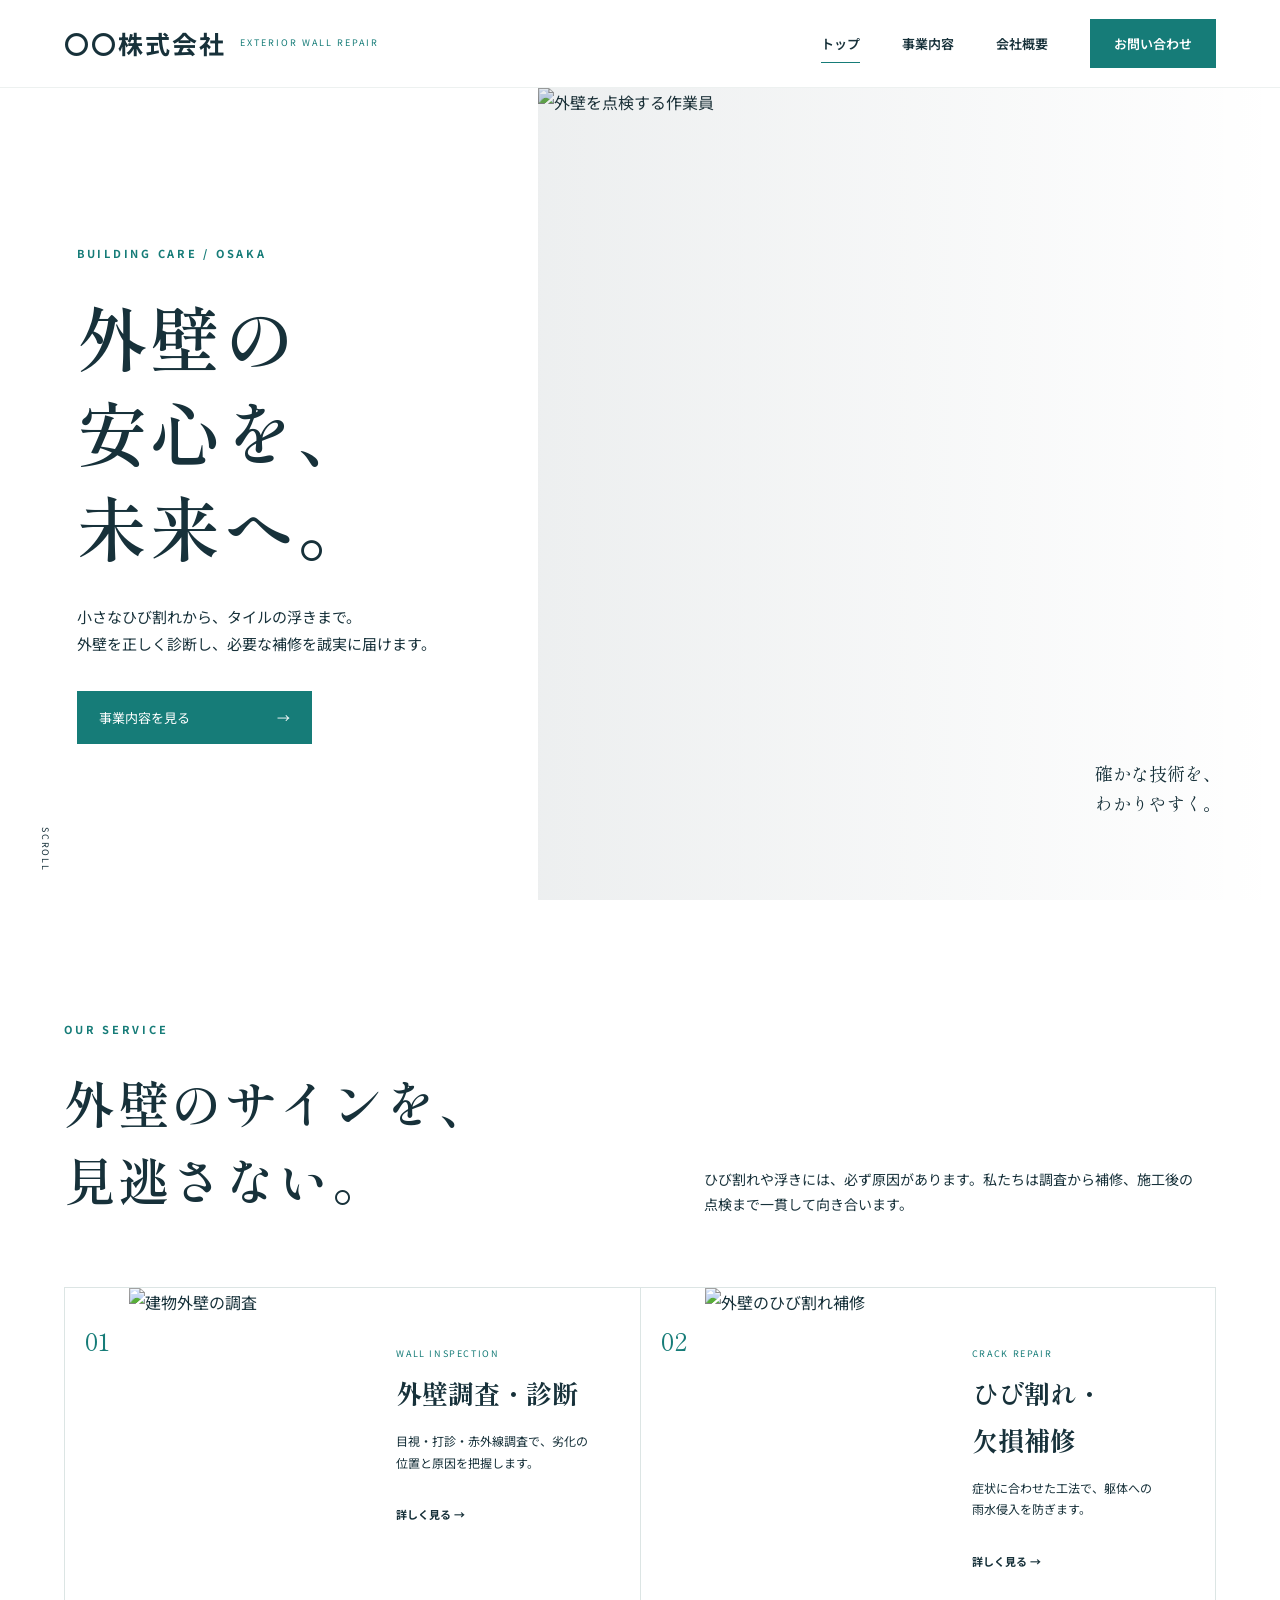
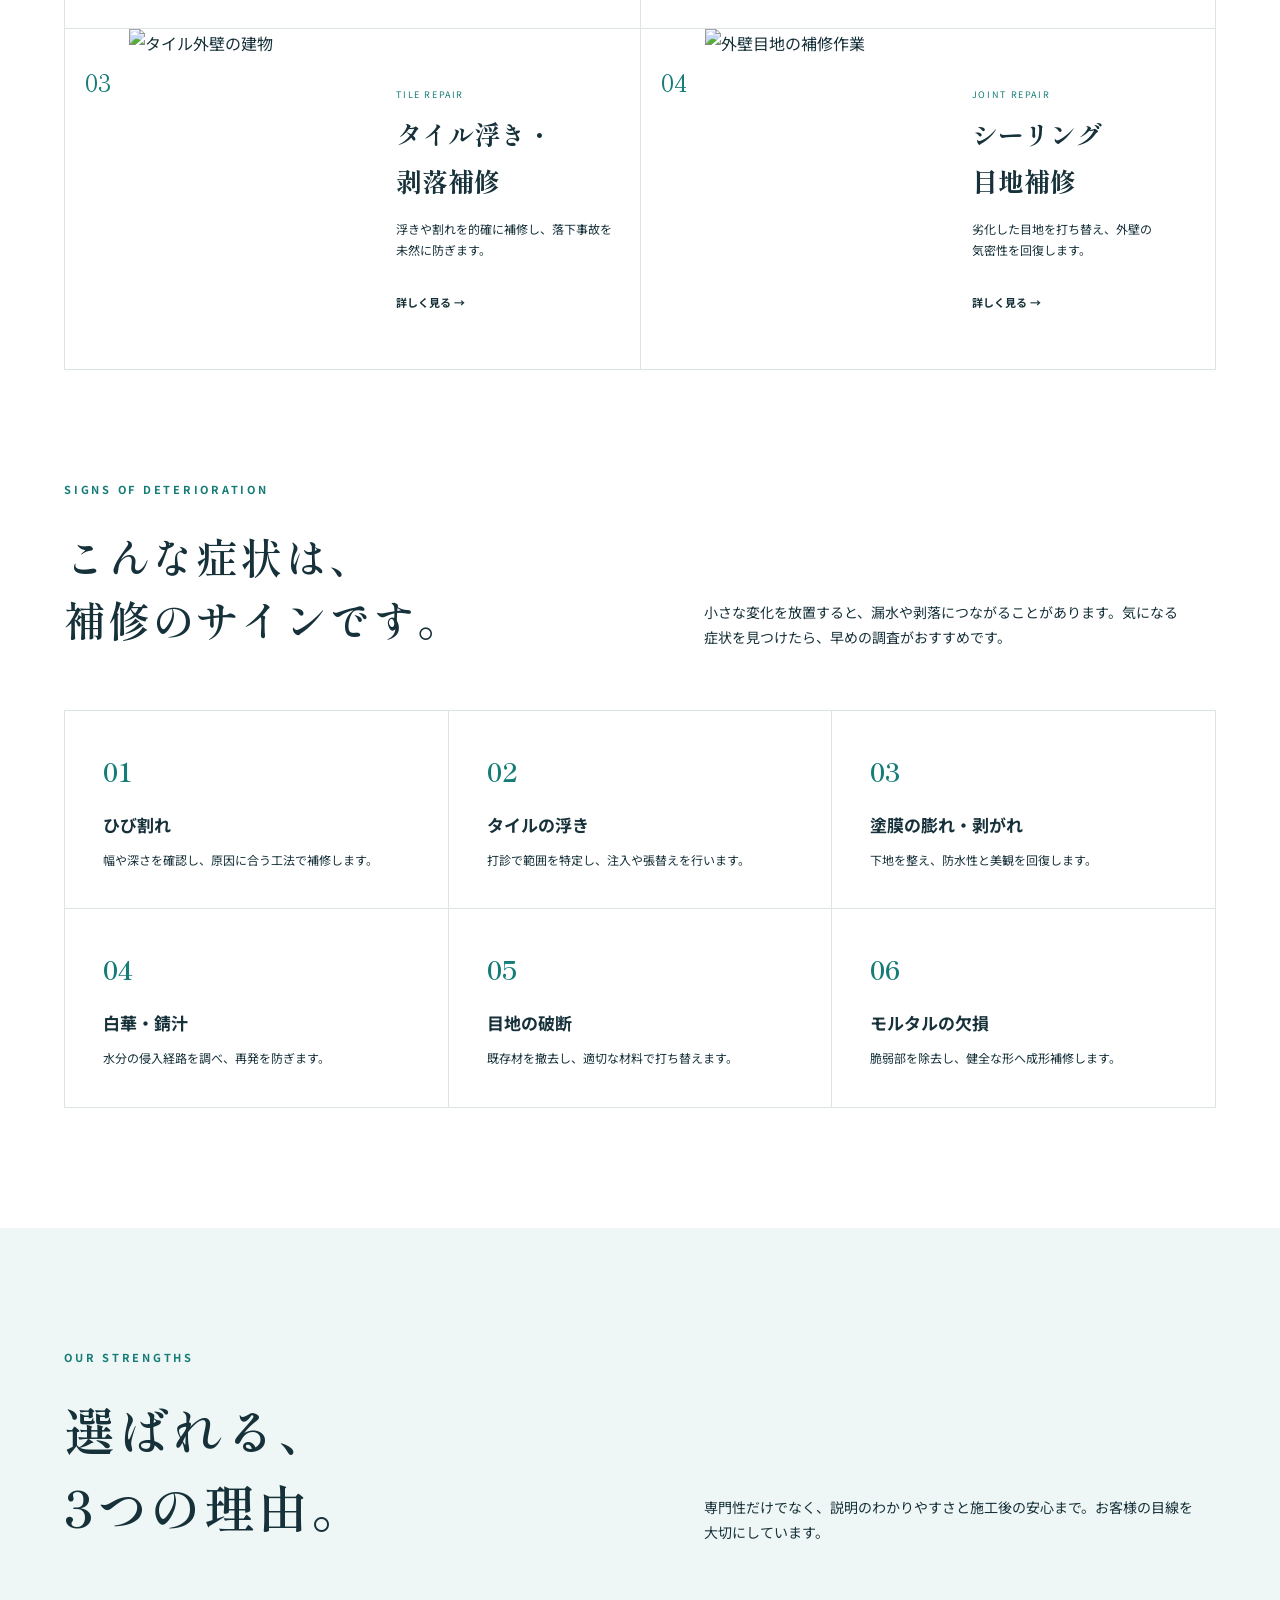
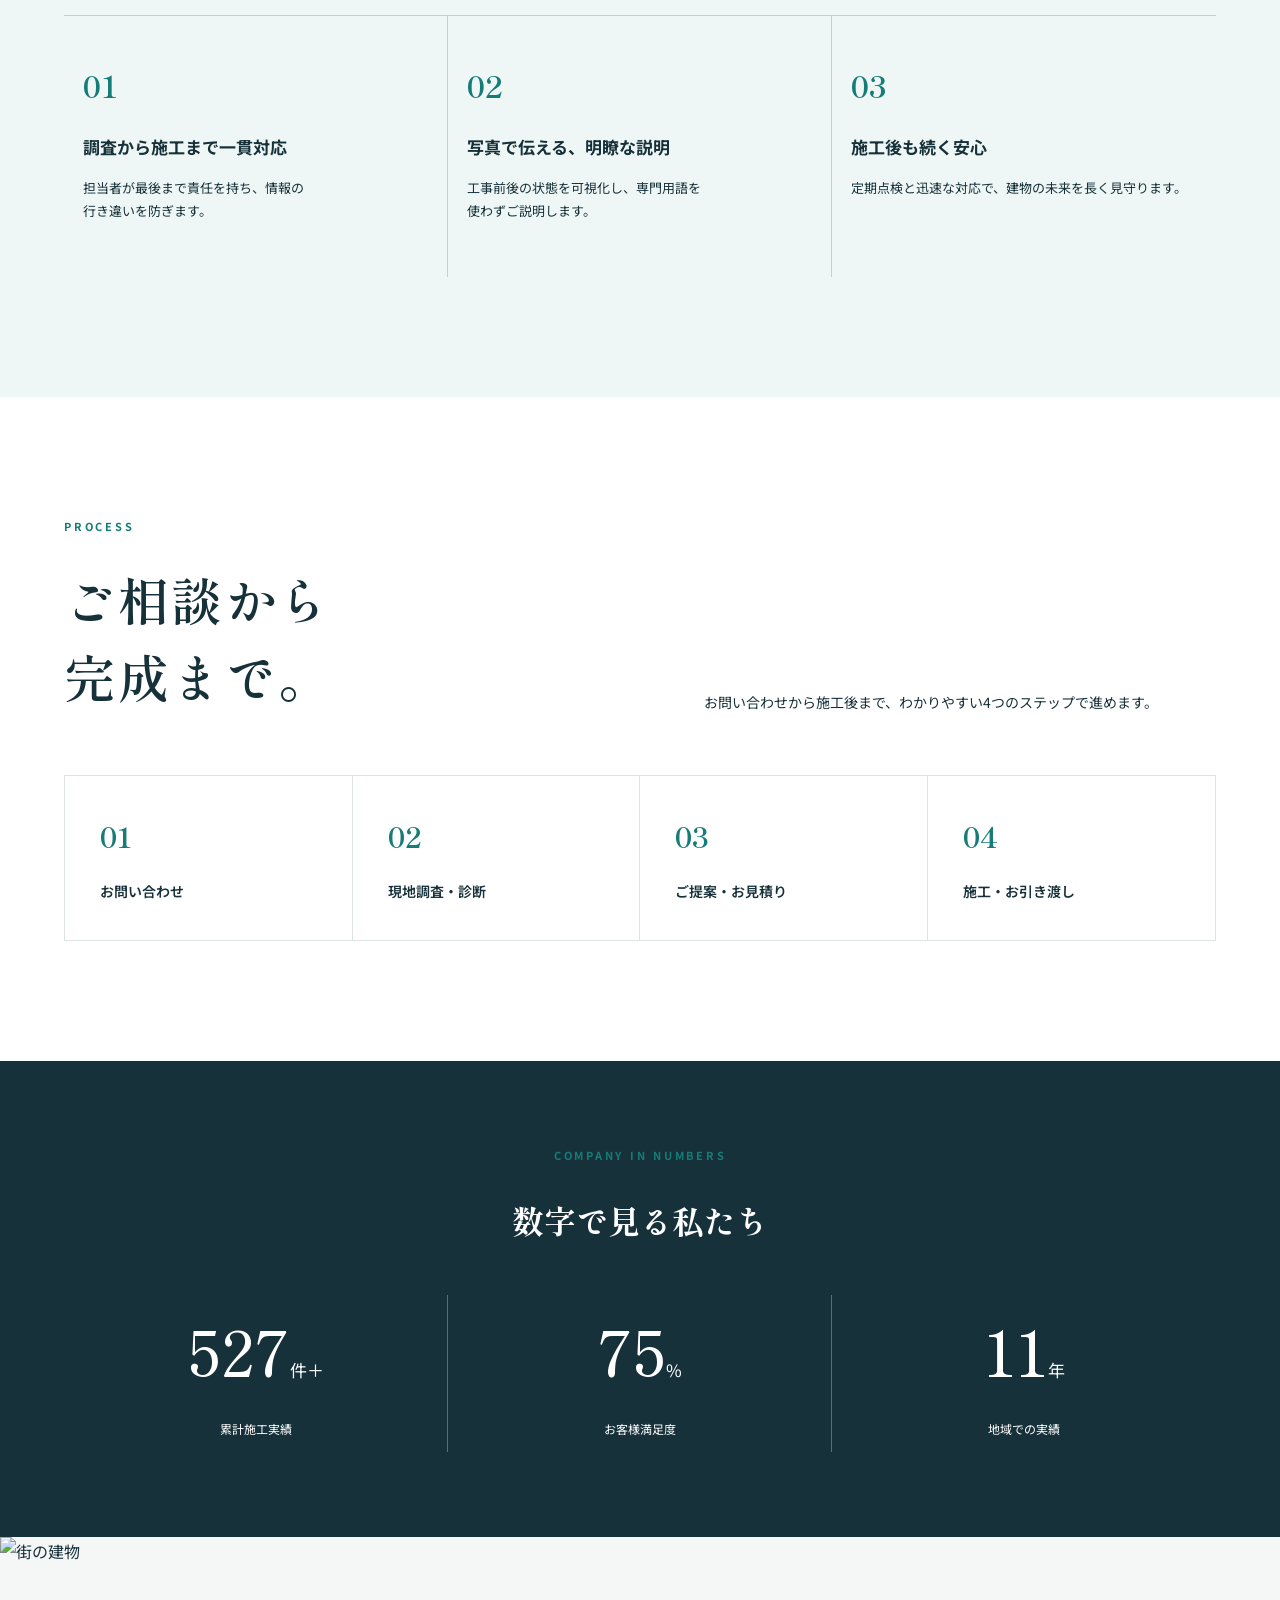
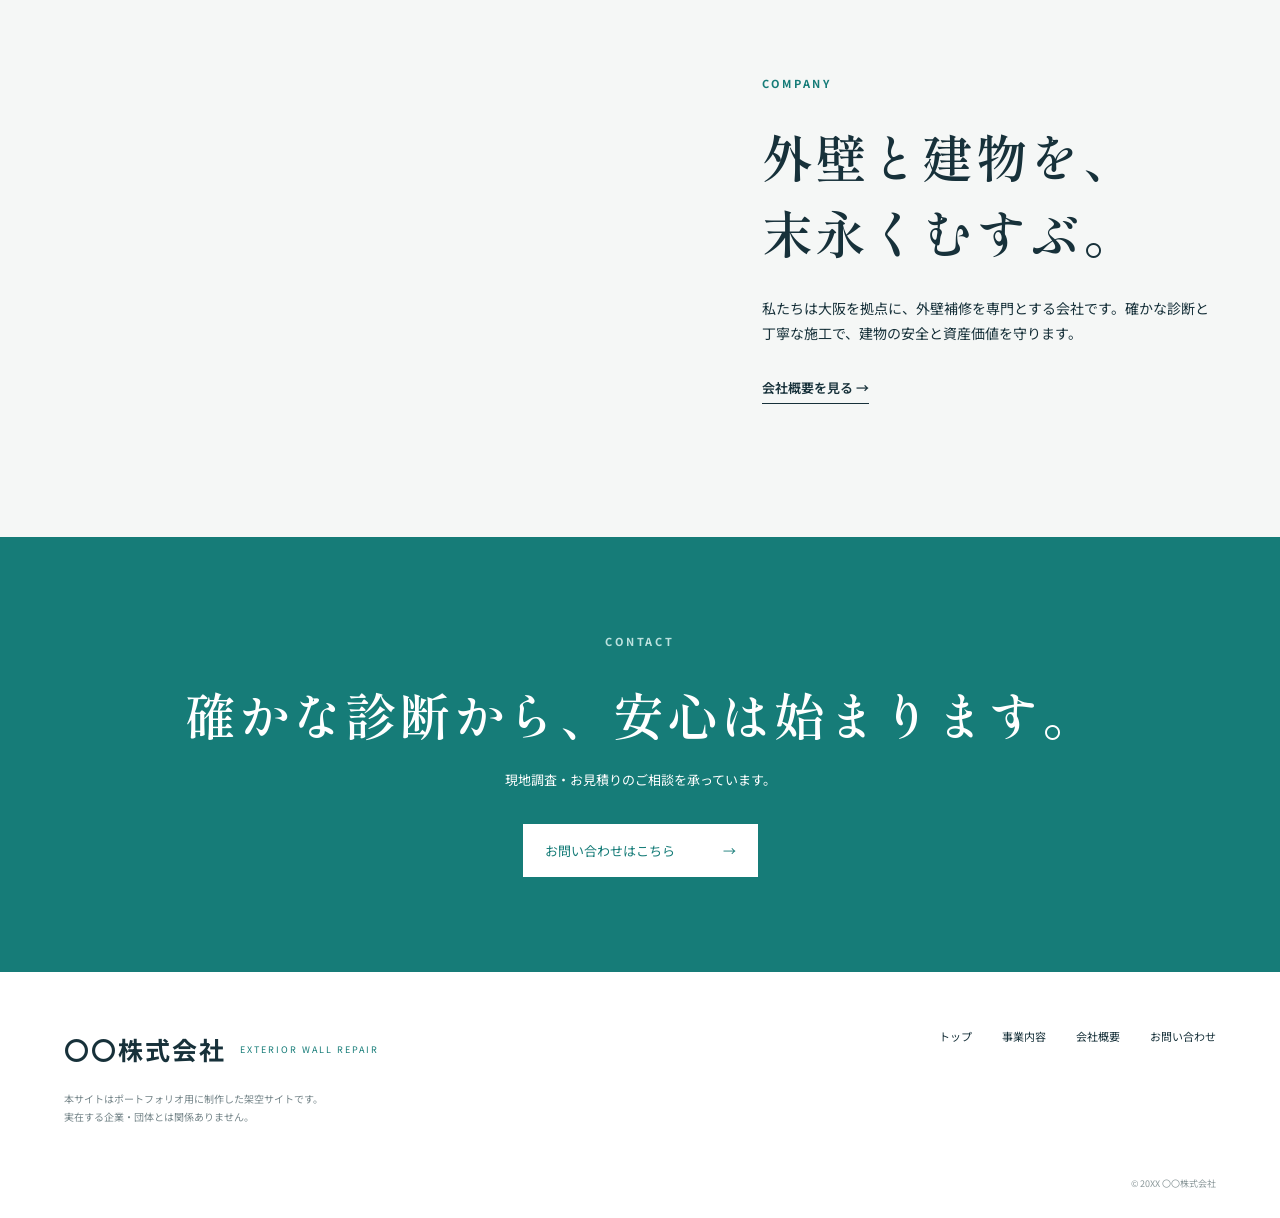
==== commit ae271691: "見出しを指定された意味の塊単位で折り返し" ====
--- a/index.html
+++ b/index.html
@@ -1,17 +1,17 @@
-<!DOCTYPE html><html lang="ja"><head><meta charset="UTF-8"><meta name="viewport" content="width=device-width,initial-scale=1"><title>〇〇株式会社｜外壁補修の専門会社</title><meta name="description" content="大阪を中心に外壁調査、ひび割れ・欠損、タイル浮き・剥落、シーリング目地補修を行う外壁補修専門会社の架空サイトです。"><meta property="og:title" content="〇〇株式会社｜外壁の安心を、未来へ。"><meta property="og:description" content="外壁調査からひび割れ・タイル・シーリング補修まで。外壁の安全を確かな診断と技術で守ります。"><meta property="og:type" content="website"><meta property="og:image" content="https://images.unsplash.com/photo-1503387762-592deb58ef4e?auto=format&fit=crop&w=1200&h=630&q=85"><link rel="icon" href="assets/favicon-wall.svg"><link rel="stylesheet" href="assets/style.css?v=semantic-fit2"><script defer src="assets/script.js?v=semantic-fit2"></script></head><body data-page="home">
+<!DOCTYPE html><html lang="ja"><head><meta charset="UTF-8"><meta name="viewport" content="width=device-width,initial-scale=1"><title>〇〇株式会社｜外壁補修の専門会社</title><meta name="description" content="大阪を中心に外壁調査、ひび割れ・欠損、タイル浮き・剥落、シーリング目地補修を行う外壁補修専門会社の架空サイトです。"><meta property="og:title" content="〇〇株式会社｜外壁の安心を、未来へ。"><meta property="og:description" content="外壁調査からひび割れ・タイル・シーリング補修まで。外壁の安全を確かな診断と技術で守ります。"><meta property="og:type" content="website"><meta property="og:image" content="https://images.unsplash.com/photo-1503387762-592deb58ef4e?auto=format&fit=crop&w=1200&h=630&q=85"><link rel="icon" href="assets/favicon-wall.svg"><link rel="stylesheet" href="assets/style.css?v=phrase-wrap1"><script defer src="assets/script.js?v=semantic-fit2"></script></head><body data-page="home">
 <header class="header"><a class="logo" href="index.html"><b>〇〇株式会社</b><span>EXTERIOR WALL REPAIR</span></a><nav class="nav" aria-label="メインナビ"><a class="active" href="index.html">トップ</a><a href="service.html">事業内容</a><a href="company.html">会社概要</a><a class="nav-contact" href="contact.html">お問い合わせ</a></nav><button class="menu" aria-label="メニューを開く" aria-expanded="false"><i></i><i></i></button></header>
-<main><section class="hero"><div class="hero-copy reveal"><p class="eyebrow">BUILDING CARE / OSAKA</p><h1>外壁の安心を、<br>未来へ。</h1><p>小さなひび割れから、タイルの浮きまで。<br>外壁を正しく診断し、必要な補修を誠実に届けます。</p><a class="button" href="service.html">事業内容を見る <span>→</span></a></div><div class="hero-image"><img src="https://images.unsplash.com/photo-1504917595217-d4dc5ebe6122?auto=format&fit=crop&w=1400&q=85" alt="外壁を点検する作業員"><span>確かな技術を、<br>わかりやすく。</span></div><p class="scroll">SCROLL</p></section>
-<section class="intro section wrap reveal"><p class="eyebrow">OUR SERVICE</p><div class="section-head"><h2>外壁のサインを、<br>見逃さない。</h2><p><span class="sp-line">ひび割れや浮きには、</span><span class="sp-line">必ず原因があります。</span><span class="sp-line">私たちは調査から補修、</span><span class="sp-line">施工後の点検まで一貫して向き合います。</span></p></div></section>
+<main><section class="hero"><div class="hero-copy reveal"><p class="eyebrow">BUILDING CARE / OSAKA</p><h1 class="phrase-heading"><span>外壁の</span><wbr><span>安心を、</span><wbr><span>未来へ。</span></h1><p>小さなひび割れから、タイルの浮きまで。<br>外壁を正しく診断し、必要な補修を誠実に届けます。</p><a class="button" href="service.html">事業内容を見る <span>→</span></a></div><div class="hero-image"><img src="https://images.unsplash.com/photo-1504917595217-d4dc5ebe6122?auto=format&fit=crop&w=1400&q=85" alt="外壁を点検する作業員"><span>確かな技術を、<br>わかりやすく。</span></div><p class="scroll">SCROLL</p></section>
+<section class="intro section wrap reveal"><p class="eyebrow">OUR SERVICE</p><div class="section-head"><h2 class="phrase-heading"><span>外壁の</span><wbr><span>サインを、</span><wbr><span>見逃さない。</span></h2><p><span class="sp-line">ひび割れや浮きには、</span><span class="sp-line">必ず原因があります。</span><span class="sp-line">私たちは調査から補修、</span><span class="sp-line">施工後の点検まで一貫して向き合います。</span></p></div></section>
 <section class="service-grid wrap">
-<a class="service-card reveal" href="service.html#inspection"><span>01</span><img src="https://images.unsplash.com/photo-1486406146926-c627a92ad1ab?auto=format&fit=crop&w=900&q=85" alt="建物外壁の調査"><div><small>WALL INSPECTION</small><h3>外壁調査・診断</h3><p><span class="sp-line">目視・打診・赤外線調査で、</span><span class="sp-line">劣化の位置と原因を把握します。</span></p><b>詳しく見る →</b></div></a>
-<a class="service-card reveal" href="service.html#crack"><span>02</span><img src="https://images.unsplash.com/photo-1541888946425-d81bb19240f5?auto=format&fit=crop&w=900&q=85" alt="外壁のひび割れ補修"><div><small>CRACK REPAIR</small><h3>ひび割れ・欠損補修</h3><p><span class="sp-line">症状に合わせた工法で、</span><span class="sp-line">躯体への雨水侵入を防ぎます。</span></p><b>詳しく見る →</b></div></a>
-<a class="service-card reveal" href="service.html#tile"><span>03</span><img src="https://images.unsplash.com/photo-1487958449943-2429e8be8625?auto=format&fit=crop&w=900&q=85" alt="タイル外壁の建物"><div><small>TILE REPAIR</small><h3>タイル浮き・剥落補修</h3><p><span class="sp-line">浮きや割れを的確に補修し、</span><span class="sp-line">落下事故を未然に防ぎます。</span></p><b>詳しく見る →</b></div></a>
-<a class="service-card reveal" href="service.html#joint"><span>04</span><img src="https://images.unsplash.com/photo-1504917595217-d4dc5ebe6122?auto=format&fit=crop&w=900&q=85" alt="外壁目地の補修作業"><div><small>JOINT REPAIR</small><h3>シーリング目地補修</h3><p><span class="sp-line">劣化した目地を打ち替え、</span><span class="sp-line">外壁の気密性を回復します。</span></p><b>詳しく見る →</b></div></a>
+<a class="service-card reveal" href="service.html#inspection"><span>01</span><img src="https://images.unsplash.com/photo-1486406146926-c627a92ad1ab?auto=format&fit=crop&w=900&q=85" alt="建物外壁の調査"><div><small>WALL INSPECTION</small><h3 class="phrase-heading"><span>外壁調査・</span><wbr><span>診断</span></h3><p><span class="sp-line">目視・打診・赤外線調査で、</span><span class="sp-line">劣化の位置と原因を把握します。</span></p><b>詳しく見る →</b></div></a>
+<a class="service-card reveal" href="service.html#crack"><span>02</span><img src="https://images.unsplash.com/photo-1541888946425-d81bb19240f5?auto=format&fit=crop&w=900&q=85" alt="外壁のひび割れ補修"><div><small>CRACK REPAIR</small><h3 class="phrase-heading"><span>ひび割れ・</span><wbr><span>欠損補修</span></h3><p><span class="sp-line">症状に合わせた工法で、</span><span class="sp-line">躯体への雨水侵入を防ぎます。</span></p><b>詳しく見る →</b></div></a>
+<a class="service-card reveal" href="service.html#tile"><span>03</span><img src="https://images.unsplash.com/photo-1487958449943-2429e8be8625?auto=format&fit=crop&w=900&q=85" alt="タイル外壁の建物"><div><small>TILE REPAIR</small><h3 class="phrase-heading"><span>タイル浮き・</span><wbr><span>剥落補修</span></h3><p><span class="sp-line">浮きや割れを的確に補修し、</span><span class="sp-line">落下事故を未然に防ぎます。</span></p><b>詳しく見る →</b></div></a>
+<a class="service-card reveal" href="service.html#joint"><span>04</span><img src="https://images.unsplash.com/photo-1504917595217-d4dc5ebe6122?auto=format&fit=crop&w=900&q=85" alt="外壁目地の補修作業"><div><small>JOINT REPAIR</small><h3 class="phrase-heading"><span>シーリング</span><wbr><span>目地補修</span></h3><p><span class="sp-line">劣化した目地を打ち替え、</span><span class="sp-line">外壁の気密性を回復します。</span></p><b>詳しく見る →</b></div></a>
 </section>
-<section class="symptoms section wrap"><p class="eyebrow reveal">SIGNS OF DETERIORATION</p><div class="section-head reveal"><h2 class="pc-semantic-title"><span>こんな症状は、</span><br><span>補修のサインです。</span></h2><p><span class="sp-line">小さな変化を放置すると、</span><span class="sp-line">漏水や剥落につながることがあります。</span><span class="sp-line">気になる症状を見つけたら、</span><span class="sp-line">早めの調査がおすすめです。</span></p></div><div class="symptom-grid"><article class="reveal"><b>01</b><h3>ひび割れ</h3><p>幅や深さを確認し、原因に合う工法で補修します。</p></article><article class="reveal"><b>02</b><h3>タイルの浮き</h3><p>打診で範囲を特定し、注入や張替えを行います。</p></article><article class="reveal"><b>03</b><h3>塗膜の膨れ・剥がれ</h3><p>下地を整え、防水性と美観を回復します。</p></article><article class="reveal"><b>04</b><h3>白華・錆汁</h3><p>水分の侵入経路を調べ、再発を防ぎます。</p></article><article class="reveal"><b>05</b><h3>目地の破断</h3><p>既存材を撤去し、適切な材料で打ち替えます。</p></article><article class="reveal"><b>06</b><h3>モルタルの欠損</h3><p>脆弱部を除去し、健全な形へ成形補修します。</p></article></div></section>
-<section class="strength section"><div class="wrap"><p class="eyebrow reveal">OUR STRENGTHS</p><div class="section-head reveal"><h2>選ばれる、<br>3つの理由。</h2><p><span class="sp-line">専門性だけでなく、説明のわかりやすさと</span><span class="sp-line">施工後の安心まで。</span><span class="sp-line">お客様の目線を大切にしています。</span></p></div><div class="strength-grid"><article class="reveal"><strong>01</strong><h3>調査から施工まで一貫対応</h3><p><span class="sp-line">担当者が最後まで責任を持ち、</span><span class="sp-line">情報の行き違いを防ぎます。</span></p></article><article class="reveal"><strong>02</strong><h3>写真で伝える、明瞭な説明</h3><p><span class="sp-line">工事前後の状態を可視化し、</span><span class="sp-line">専門用語を使わずご説明します。</span></p></article><article class="reveal"><strong>03</strong><h3>施工後も続く安心</h3><p><span class="sp-line">定期点検と迅速な対応で、</span><span class="sp-line">建物の未来を長く見守ります。</span></p></article></div></div></section>
-<section class="flow section wrap"><p class="eyebrow reveal">PROCESS</p><div class="section-head reveal"><h2>ご相談から完成まで。</h2><p><span class="sp-line">お問い合わせから施工後まで、</span><span class="sp-line">わかりやすい4つのステップで進めます。</span></p></div><ol class="flow-list"><li><b>01</b><span>お問い合わせ</span></li><li><b>02</b><span>現地調査・診断</span></li><li><b>03</b><span>ご提案・お見積り</span></li><li><b>04</b><span>施工・お引き渡し</span></li></ol></section>
-<section class="numbers"><div class="wrap"><p class="eyebrow reveal">COMPANY IN NUMBERS</p><h2 class="reveal">数字で見る私たち</h2><div class="number-grid"><div><b data-count="680">0</b><span>件＋</span><p>累計施工実績</p></div><div><b data-count="97">0</b><span>%</span><p>お客様満足度</p></div><div><b data-count="15">0</b><span>年</span><p>地域での実績</p></div></div></div></section>
-<section class="company-preview"><img src="https://images.unsplash.com/photo-1486406146926-c627a92ad1ab?auto=format&fit=crop&w=1400&q=80" alt="街の建物"><div class="reveal"><p class="eyebrow">COMPANY</p><h2>外壁と建物を、<br>末永くむすぶ。</h2><p><span class="sp-line">私たちは大阪を拠点に、</span><span class="sp-line">外壁補修を専門とする会社です。</span><span class="sp-line">確かな診断と丁寧な施工で、</span><span class="sp-line">建物の安全と資産価値を守ります。</span></p><a class="text-link" href="company.html">会社概要を見る →</a></div></section>
-<section class="cta"><p class="eyebrow">CONTACT</p><h2>確かな診断から、<br>安心は始まります。</h2><p>現地調査・お見積りのご相談を承っています。</p><a class="button light" href="contact.html">お問い合わせはこちら <span>→</span></a></section></main><footer class="footer"><div><a class="logo" href="index.html"><b>〇〇株式会社</b><span>EXTERIOR WALL REPAIR</span></a><p>本サイトはポートフォリオ用に制作した架空サイトです。<br>実在する企業・団体とは関係ありません。</p></div><nav><a href="index.html">トップ</a><a href="service.html">事業内容</a><a href="company.html">会社概要</a><a href="contact.html">お問い合わせ</a></nav><small>© 20XX 〇〇株式会社</small></footer>
+<section class="symptoms section wrap"><p class="eyebrow reveal">SIGNS OF DETERIORATION</p><div class="section-head reveal"><h2 class="pc-semantic-title phrase-heading"><span>こんな</span><wbr><span>症状は、</span><wbr><span>補修の</span><wbr><span>サインです。</span></h2><p><span class="sp-line">小さな変化を放置すると、</span><span class="sp-line">漏水や剥落につながることがあります。</span><span class="sp-line">気になる症状を見つけたら、</span><span class="sp-line">早めの調査がおすすめです。</span></p></div><div class="symptom-grid"><article class="reveal"><b>01</b><h3 class="phrase-heading"><span>ひび割れ</span></h3><p>幅や深さを確認し、原因に合う工法で補修します。</p></article><article class="reveal"><b>02</b><h3 class="phrase-heading"><span>タイルの</span><wbr><span>浮き</span></h3><p>打診で範囲を特定し、注入や張替えを行います。</p></article><article class="reveal"><b>03</b><h3 class="phrase-heading"><span>塗膜の</span><wbr><span>膨れ・</span><wbr><span>剥がれ</span></h3><p>下地を整え、防水性と美観を回復します。</p></article><article class="reveal"><b>04</b><h3 class="phrase-heading"><span>白華・</span><wbr><span>錆汁</span></h3><p>水分の侵入経路を調べ、再発を防ぎます。</p></article><article class="reveal"><b>05</b><h3 class="phrase-heading"><span>目地の</span><wbr><span>破断</span></h3><p>既存材を撤去し、適切な材料で打ち替えます。</p></article><article class="reveal"><b>06</b><h3 class="phrase-heading"><span>モルタルの</span><wbr><span>欠損</span></h3><p>脆弱部を除去し、健全な形へ成形補修します。</p></article></div></section>
+<section class="strength section"><div class="wrap"><p class="eyebrow reveal">OUR STRENGTHS</p><div class="section-head reveal"><h2 class="phrase-heading"><span>選ばれる、</span><wbr><span>3つの</span><wbr><span>理由。</span></h2><p><span class="sp-line">専門性だけでなく、説明のわかりやすさと</span><span class="sp-line">施工後の安心まで。</span><span class="sp-line">お客様の目線を大切にしています。</span></p></div><div class="strength-grid"><article class="reveal"><strong>01</strong><h3 class="phrase-heading"><span>調査から</span><wbr><span>施工まで</span><wbr><span>一貫対応</span></h3><p><span class="sp-line">担当者が最後まで責任を持ち、</span><span class="sp-line">情報の行き違いを防ぎます。</span></p></article><article class="reveal"><strong>02</strong><h3 class="phrase-heading"><span>写真で</span><wbr><span>伝える、</span><wbr><span>明瞭な</span><wbr><span>説明</span></h3><p><span class="sp-line">工事前後の状態を可視化し、</span><span class="sp-line">専門用語を使わずご説明します。</span></p></article><article class="reveal"><strong>03</strong><h3 class="phrase-heading"><span>施工後も</span><wbr><span>続く安心</span></h3><p><span class="sp-line">定期点検と迅速な対応で、</span><span class="sp-line">建物の未来を長く見守ります。</span></p></article></div></div></section>
+<section class="flow section wrap"><p class="eyebrow reveal">PROCESS</p><div class="section-head reveal"><h2 class="phrase-heading"><span>ご相談から</span><wbr><span>完成まで。</span></h2><p><span class="sp-line">お問い合わせから施工後まで、</span><span class="sp-line">わかりやすい4つのステップで進めます。</span></p></div><ol class="flow-list"><li><b>01</b><span>お問い合わせ</span></li><li><b>02</b><span>現地調査・診断</span></li><li><b>03</b><span>ご提案・お見積り</span></li><li><b>04</b><span>施工・お引き渡し</span></li></ol></section>
+<section class="numbers"><div class="wrap"><p class="eyebrow reveal">COMPANY IN NUMBERS</p><h2 class="reveal phrase-heading"><span>数字で</span><wbr><span>見る</span><wbr><span>私たち</span></h2><div class="number-grid"><div><b data-count="680">0</b><span>件＋</span><p>累計施工実績</p></div><div><b data-count="97">0</b><span>%</span><p>お客様満足度</p></div><div><b data-count="15">0</b><span>年</span><p>地域での実績</p></div></div></div></section>
+<section class="company-preview"><img src="https://images.unsplash.com/photo-1486406146926-c627a92ad1ab?auto=format&fit=crop&w=1400&q=80" alt="街の建物"><div class="reveal"><p class="eyebrow">COMPANY</p><h2 class="phrase-heading"><span>外壁と</span><wbr><span>建物を、</span><wbr><span>末永く</span><wbr><span>むすぶ。</span></h2><p><span class="sp-line">私たちは大阪を拠点に、</span><span class="sp-line">外壁補修を専門とする会社です。</span><span class="sp-line">確かな診断と丁寧な施工で、</span><span class="sp-line">建物の安全と資産価値を守ります。</span></p><a class="text-link" href="company.html">会社概要を見る →</a></div></section>
+<section class="cta"><p class="eyebrow">CONTACT</p><h2 class="phrase-heading"><span>確かな</span><wbr><span>診断から、</span><wbr><span>安心は</span><wbr><span>始まります。</span></h2><p>現地調査・お見積りのご相談を承っています。</p><a class="button light" href="contact.html">お問い合わせはこちら <span>→</span></a></section></main><footer class="footer"><div><a class="logo" href="index.html"><b>〇〇株式会社</b><span>EXTERIOR WALL REPAIR</span></a><p>本サイトはポートフォリオ用に制作した架空サイトです。<br>実在する企業・団体とは関係ありません。</p></div><nav><a href="index.html">トップ</a><a href="service.html">事業内容</a><a href="company.html">会社概要</a><a href="contact.html">お問い合わせ</a></nav><small>© 20XX 〇〇株式会社</small></footer>
 </body></html>
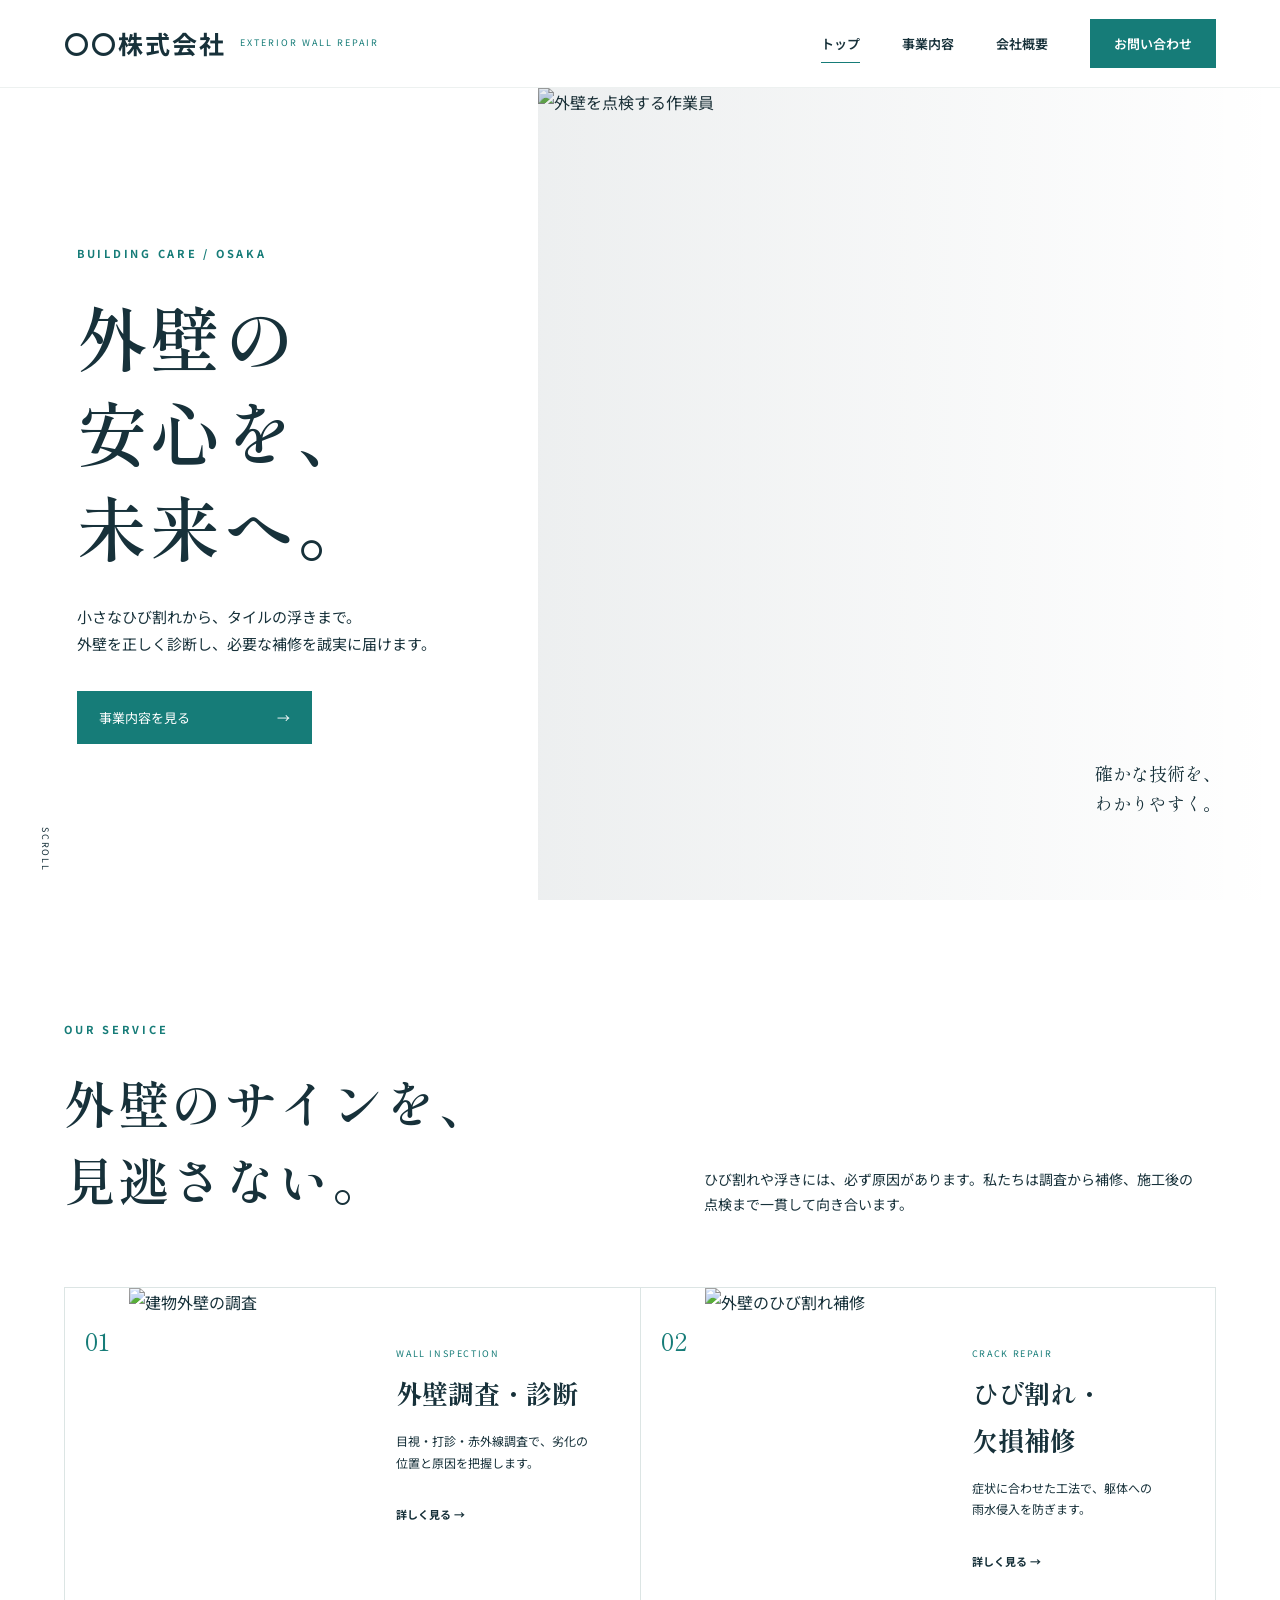
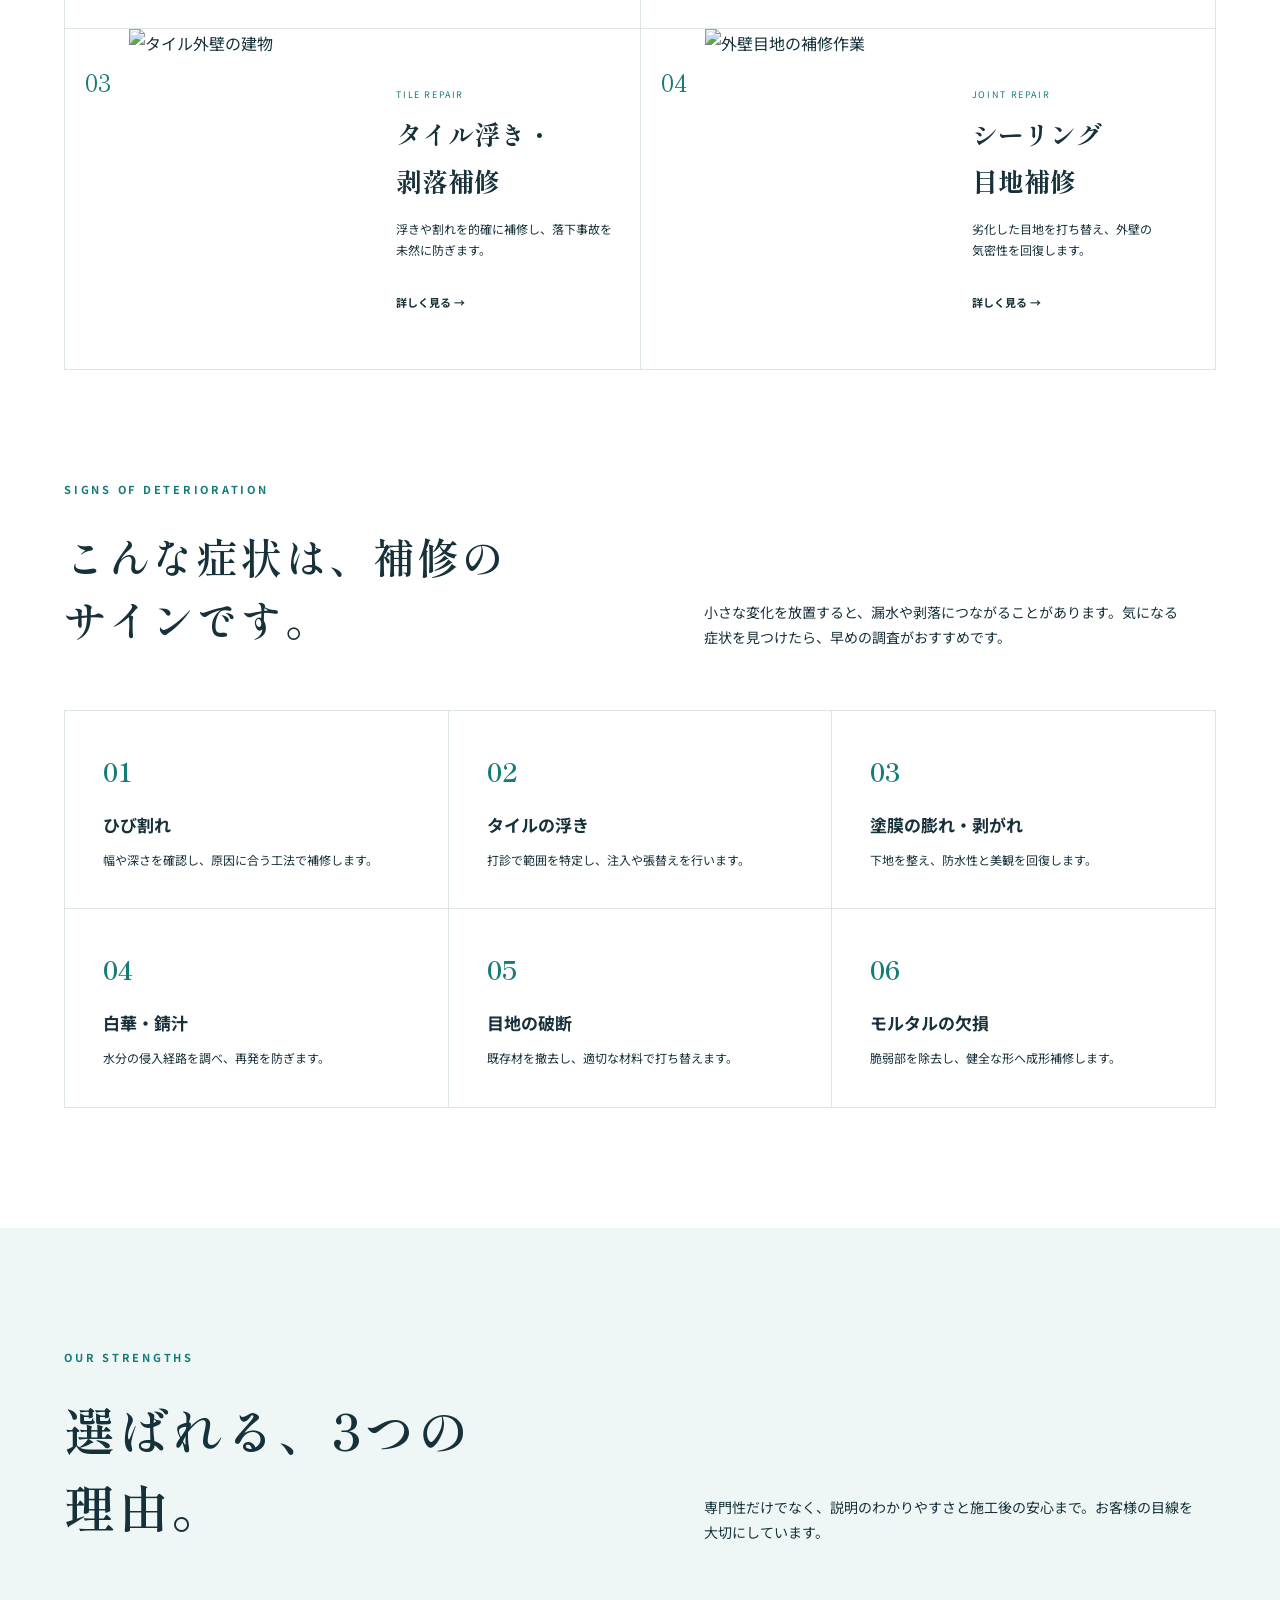
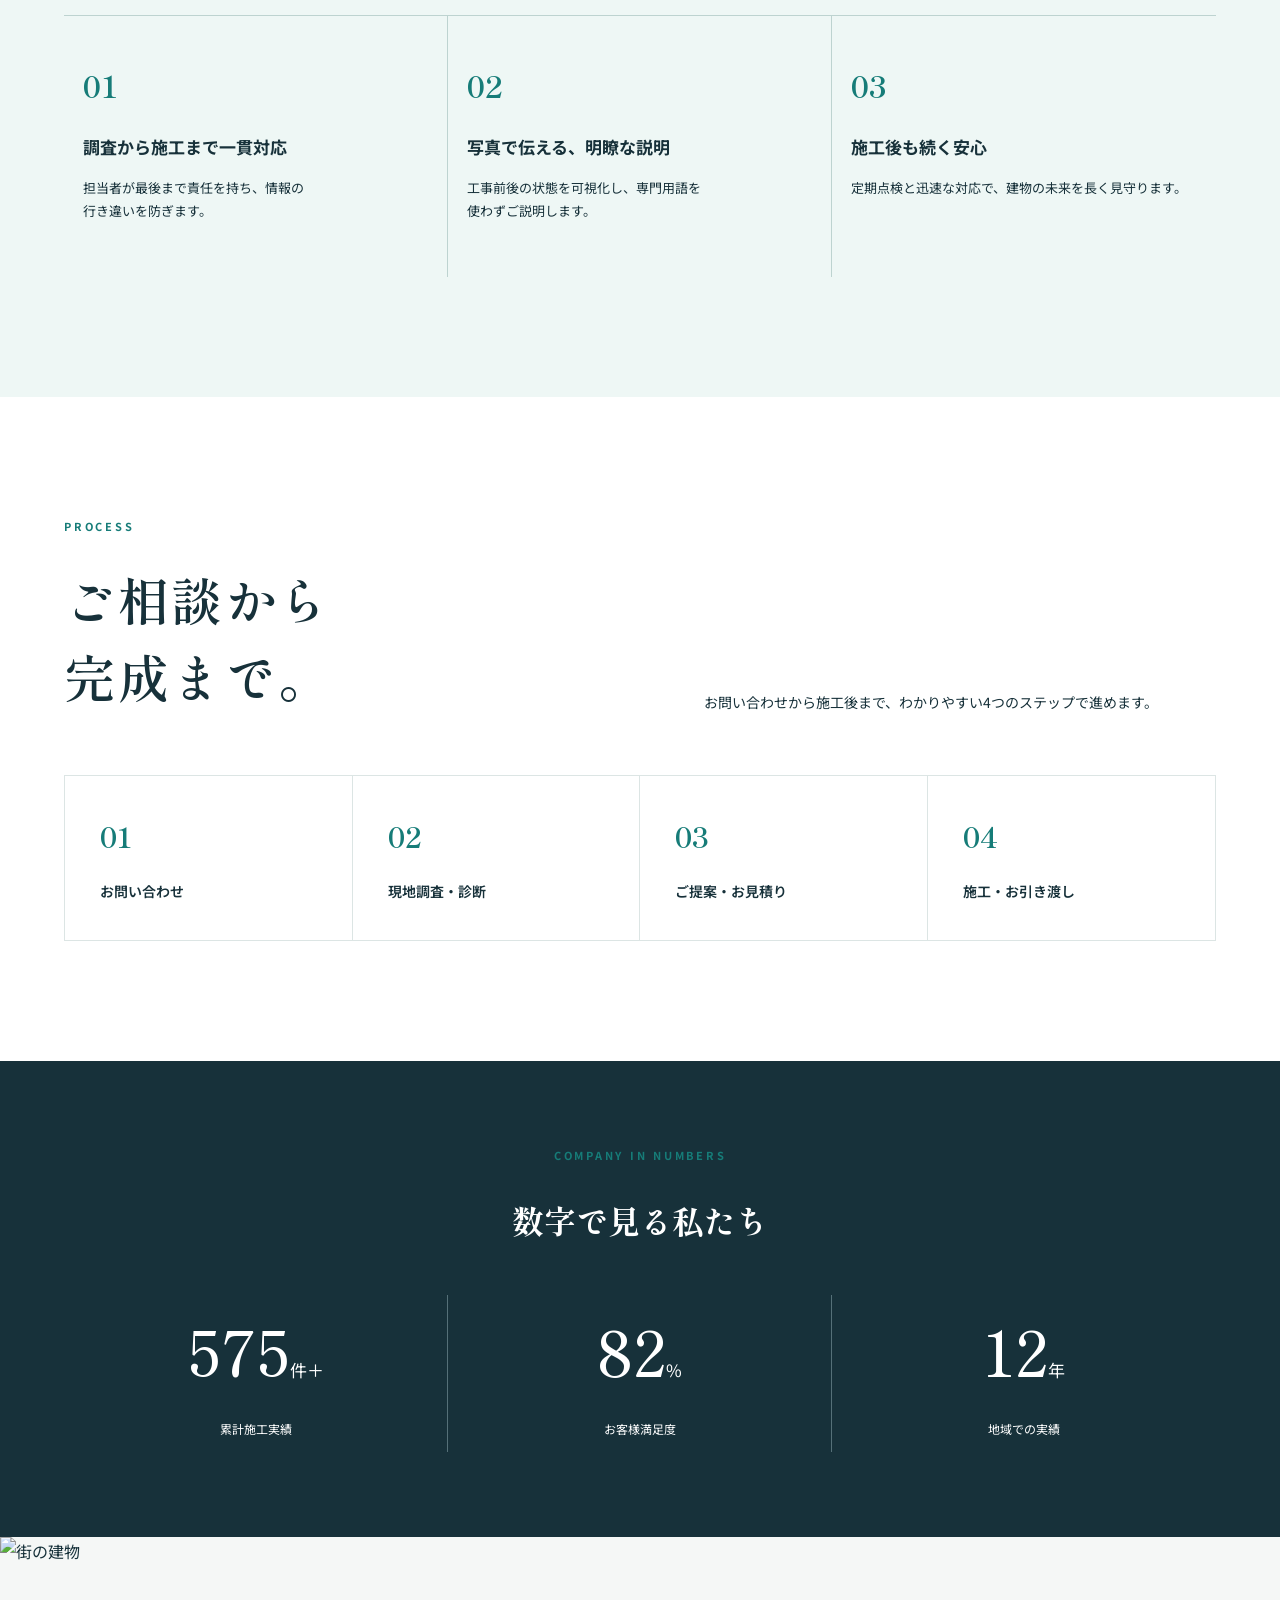
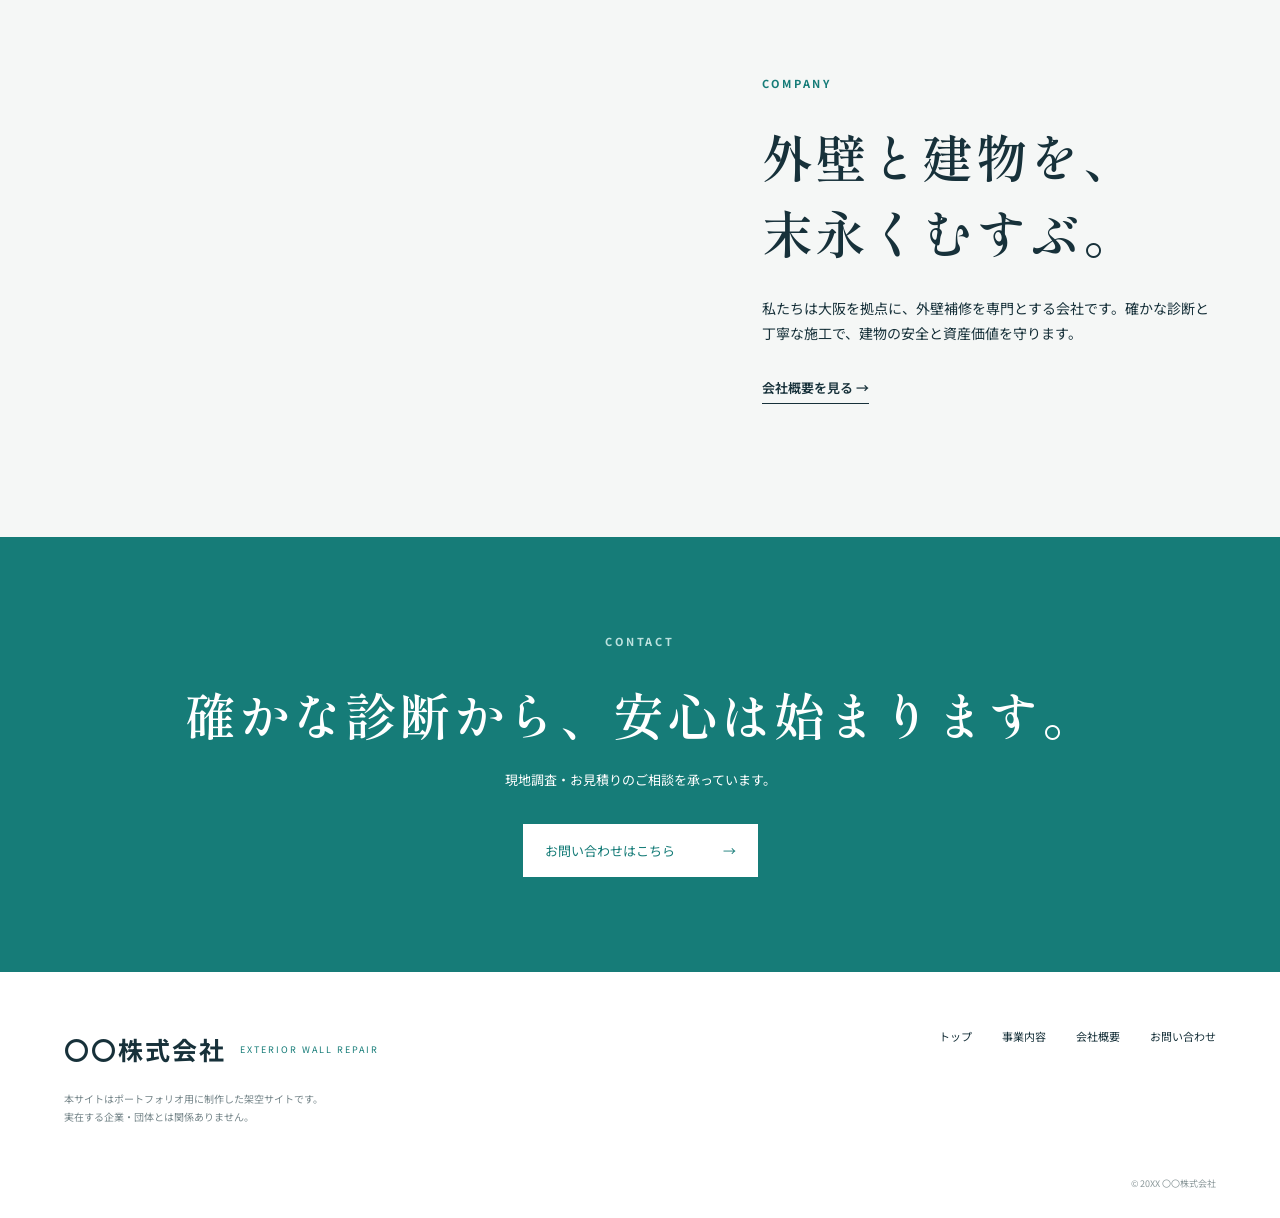
==== commit 00340cb7: "Remove obsolete no-wrap heading rules and refresh stylesheet cache" ====
--- a/index.html
+++ b/index.html
@@ -1,4 +1,4 @@
-<!DOCTYPE html><html lang="ja"><head><meta charset="UTF-8"><meta name="viewport" content="width=device-width,initial-scale=1"><title>〇〇株式会社｜外壁補修の専門会社</title><meta name="description" content="大阪を中心に外壁調査、ひび割れ・欠損、タイル浮き・剥落、シーリング目地補修を行う外壁補修専門会社の架空サイトです。"><meta property="og:title" content="〇〇株式会社｜外壁の安心を、未来へ。"><meta property="og:description" content="外壁調査からひび割れ・タイル・シーリング補修まで。外壁の安全を確かな診断と技術で守ります。"><meta property="og:type" content="website"><meta property="og:image" content="https://images.unsplash.com/photo-1503387762-592deb58ef4e?auto=format&fit=crop&w=1200&h=630&q=85"><link rel="icon" href="assets/favicon-wall.svg"><link rel="stylesheet" href="assets/style.css?v=phrase-wrap1"><script defer src="assets/script.js?v=semantic-fit2"></script></head><body data-page="home">
+<!DOCTYPE html><html lang="ja"><head><meta charset="UTF-8"><meta name="viewport" content="width=device-width,initial-scale=1"><title>〇〇株式会社｜外壁補修の専門会社</title><meta name="description" content="大阪を中心に外壁調査、ひび割れ・欠損、タイル浮き・剥落、シーリング目地補修を行う外壁補修専門会社の架空サイトです。"><meta property="og:title" content="〇〇株式会社｜外壁の安心を、未来へ。"><meta property="og:description" content="外壁調査からひび割れ・タイル・シーリング補修まで。外壁の安全を確かな診断と技術で守ります。"><meta property="og:type" content="website"><meta property="og:image" content="https://images.unsplash.com/photo-1503387762-592deb58ef4e?auto=format&fit=crop&w=1200&h=630&q=85"><link rel="icon" href="assets/favicon-wall.svg"><link rel="stylesheet" href="assets/style.css?v=phrase-wrap2"><script defer src="assets/script.js?v=semantic-fit2"></script></head><body data-page="home">
 <header class="header"><a class="logo" href="index.html"><b>〇〇株式会社</b><span>EXTERIOR WALL REPAIR</span></a><nav class="nav" aria-label="メインナビ"><a class="active" href="index.html">トップ</a><a href="service.html">事業内容</a><a href="company.html">会社概要</a><a class="nav-contact" href="contact.html">お問い合わせ</a></nav><button class="menu" aria-label="メニューを開く" aria-expanded="false"><i></i><i></i></button></header>
 <main><section class="hero"><div class="hero-copy reveal"><p class="eyebrow">BUILDING CARE / OSAKA</p><h1 class="phrase-heading"><span>外壁の</span><wbr><span>安心を、</span><wbr><span>未来へ。</span></h1><p>小さなひび割れから、タイルの浮きまで。<br>外壁を正しく診断し、必要な補修を誠実に届けます。</p><a class="button" href="service.html">事業内容を見る <span>→</span></a></div><div class="hero-image"><img src="https://images.unsplash.com/photo-1504917595217-d4dc5ebe6122?auto=format&fit=crop&w=1400&q=85" alt="外壁を点検する作業員"><span>確かな技術を、<br>わかりやすく。</span></div><p class="scroll">SCROLL</p></section>
 <section class="intro section wrap reveal"><p class="eyebrow">OUR SERVICE</p><div class="section-head"><h2 class="phrase-heading"><span>外壁の</span><wbr><span>サインを、</span><wbr><span>見逃さない。</span></h2><p><span class="sp-line">ひび割れや浮きには、</span><span class="sp-line">必ず原因があります。</span><span class="sp-line">私たちは調査から補修、</span><span class="sp-line">施工後の点検まで一貫して向き合います。</span></p></div></section>
--- a/assets/style.css
+++ b/assets/style.css
@@ -36,7 +36,7 @@
   p,li,dd{max-width:100%;overflow-wrap:anywhere}
   img,video{display:block;max-width:100%!important;height:auto}
   .service-detail,.service-detail article,.service-grid,.card,.contact-wrap{max-width:100%;min-width:0}
-  .hero h1{font-size:clamp(2rem,10vw,2.45rem)!important;white-space:nowrap!important}
+  .hero h1{font-size:clamp(2rem,10vw,2.45rem)!important}
 }
 
 
@@ -110,31 +110,20 @@
   }
 }
 
-/* Keep each manually chosen Japanese phrase together, then fit the full heading to its real rendered width. */
-@media(max-width:820px){
-  .fit-heading{
-    max-width:100%;
-    text-wrap:initial;
-  }
-  .fit-heading>span{
-    display:block;
-    width:max-content;
-    max-width:none;
-    white-space:nowrap;
-    text-wrap:nowrap;
-  }
-  .fit-heading>br{
-    display:none;
-  }
+/* User-defined Japanese phrase units: wrap only between semantic chunks. */
+.phrase-heading{
+  white-space:normal!important;
+  text-wrap:wrap!important;
+  word-break:normal;
+  overflow-wrap:normal;
 }
-
-
-/* Stabilize large service labels in iOS and LINE in-app browser. */
-@media(max-width:820px){
-  .service-detail h2{
-    max-width:100%;
-    white-space:nowrap;
-    text-wrap:nowrap;
-    overflow:visible;
-  }
+.phrase-heading>span{
+  display:inline-block!important;
+  width:auto!important;
+  max-width:100%;
+  white-space:nowrap!important;
+  text-wrap:nowrap!important;
 }
+.phrase-heading>wbr{
+  display:inline;
+}
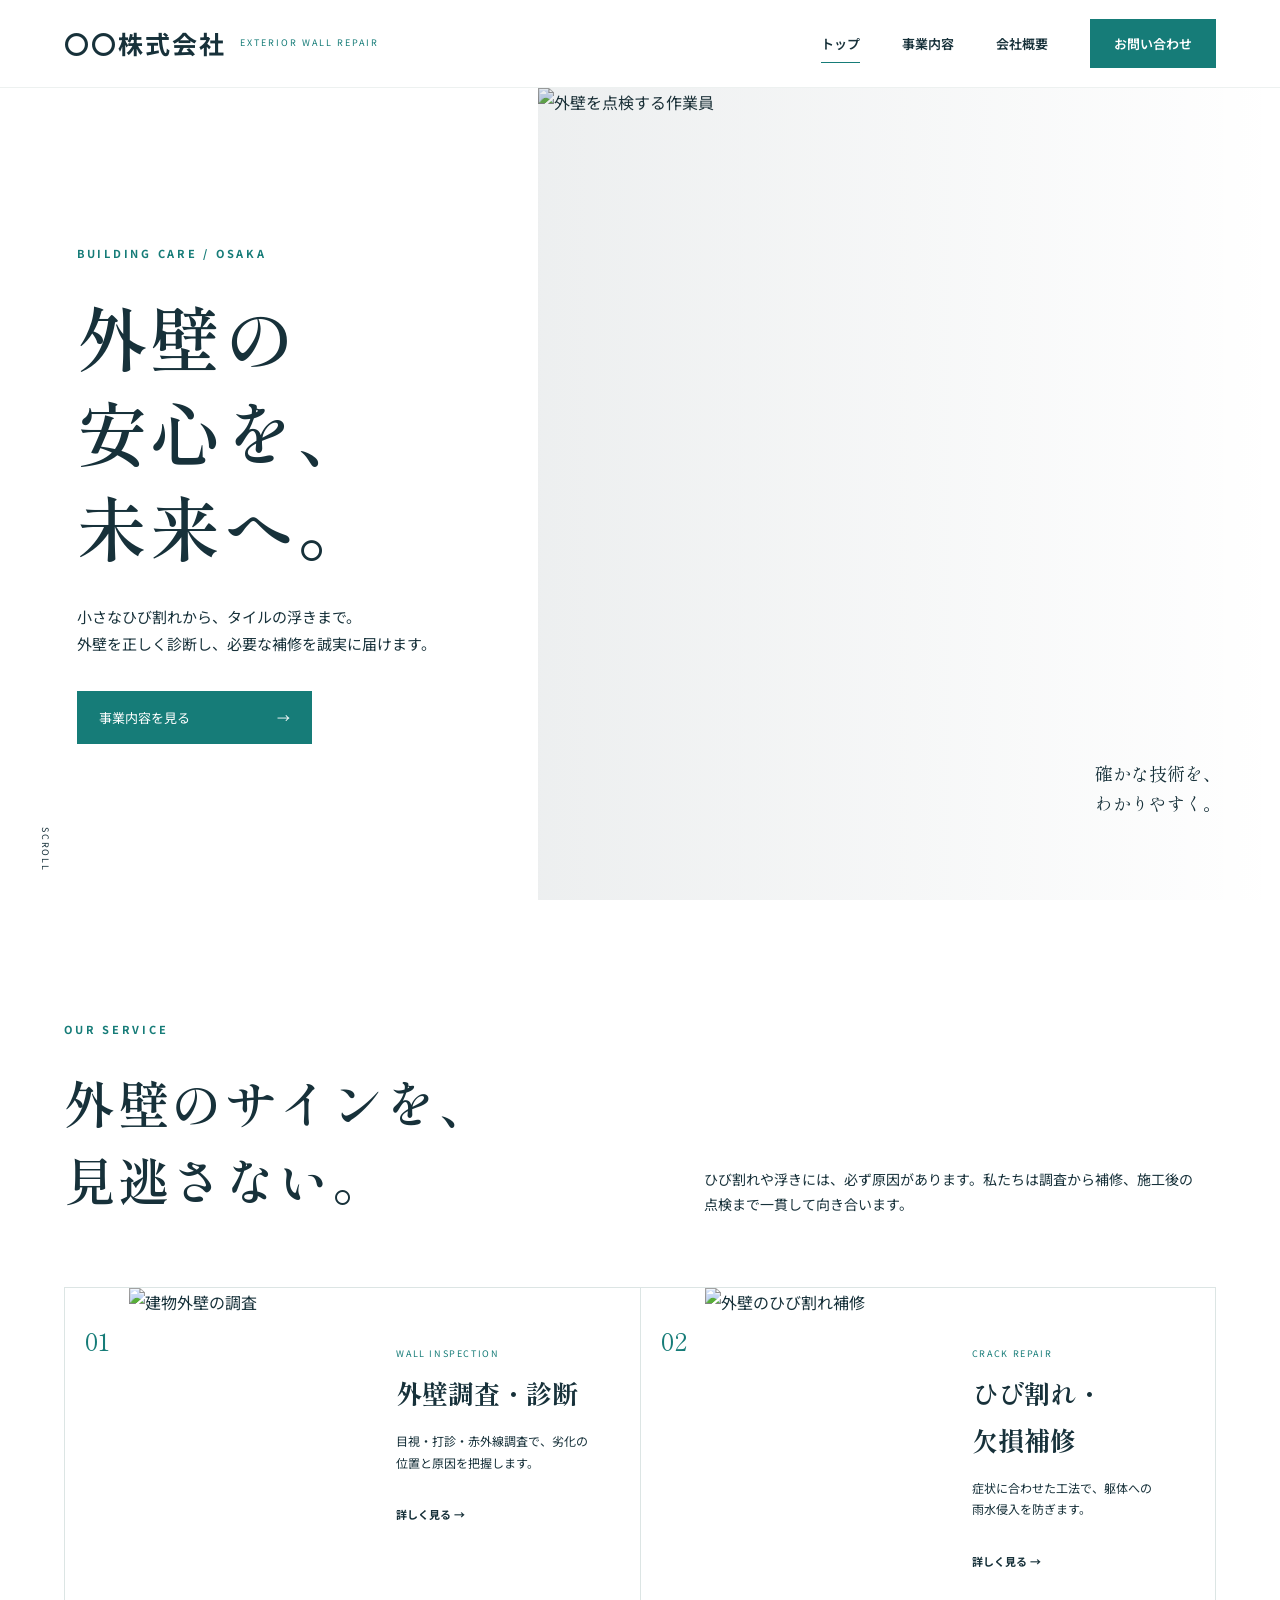
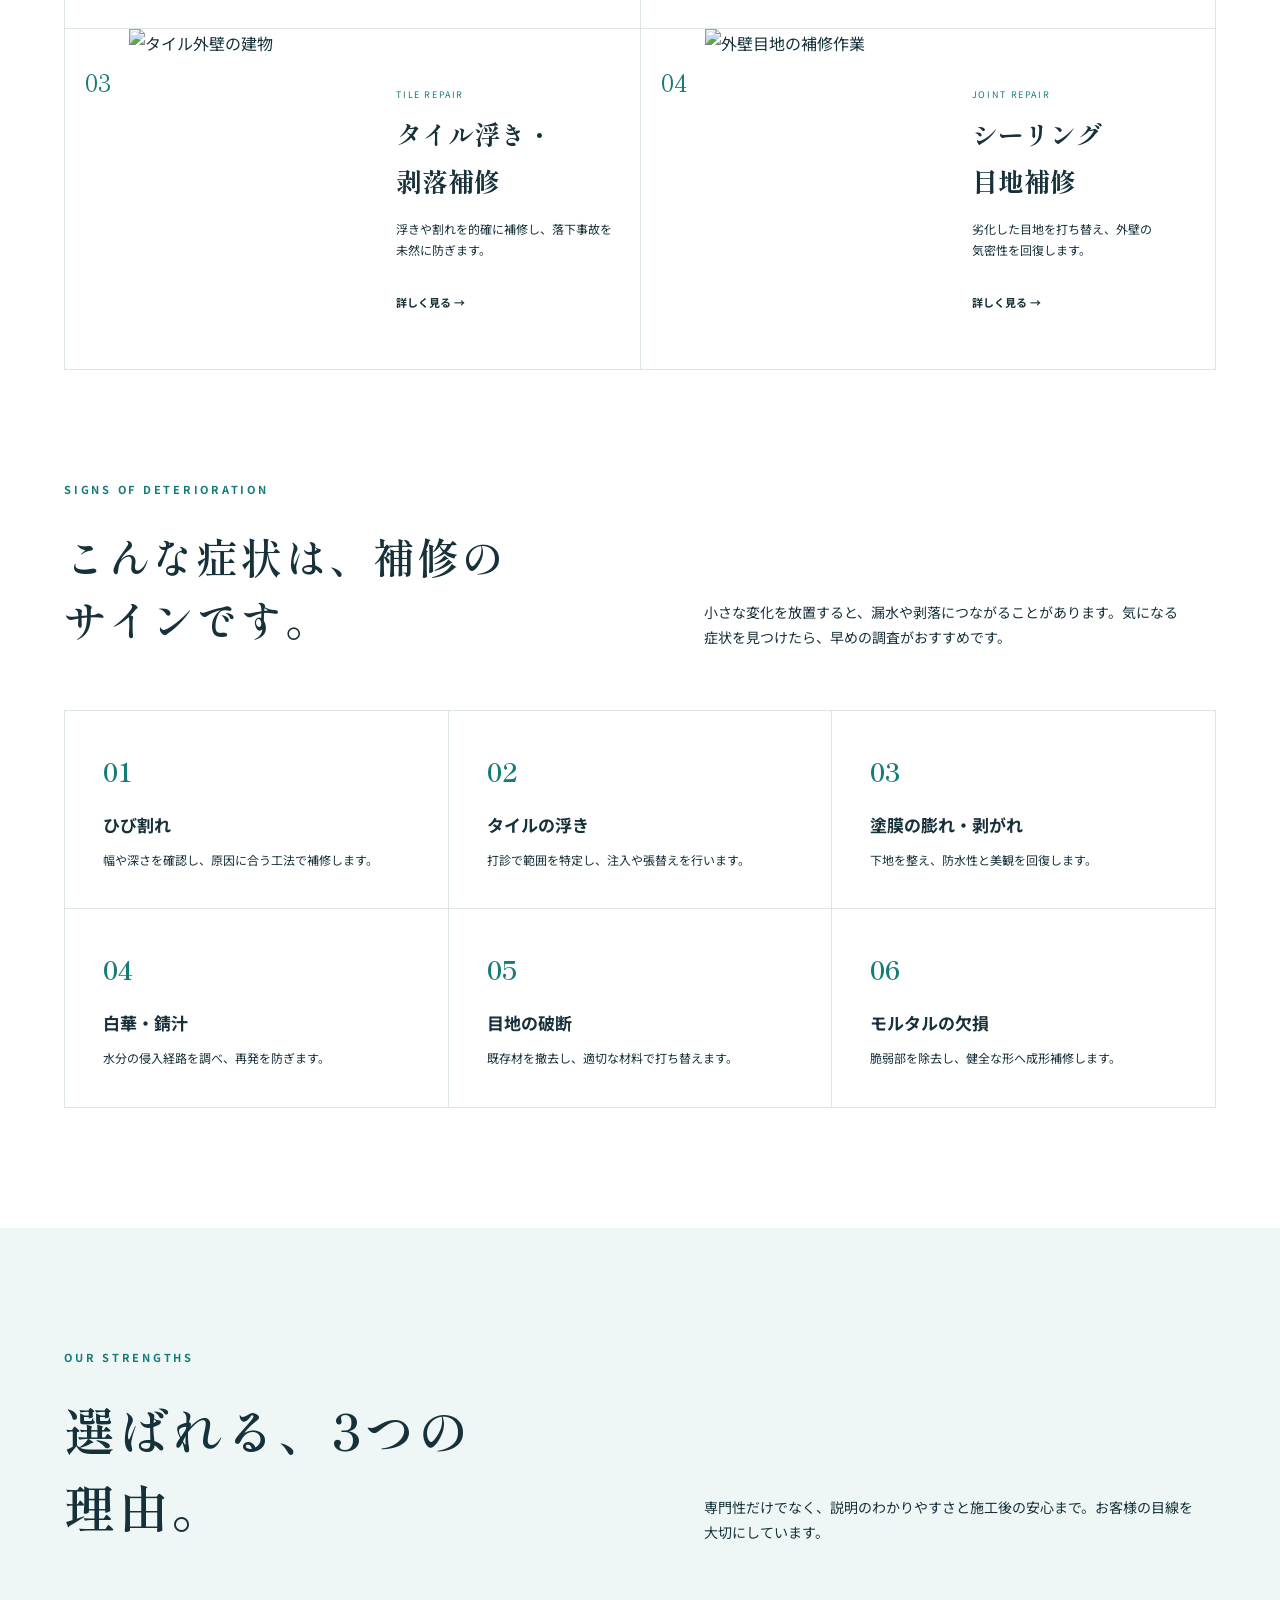
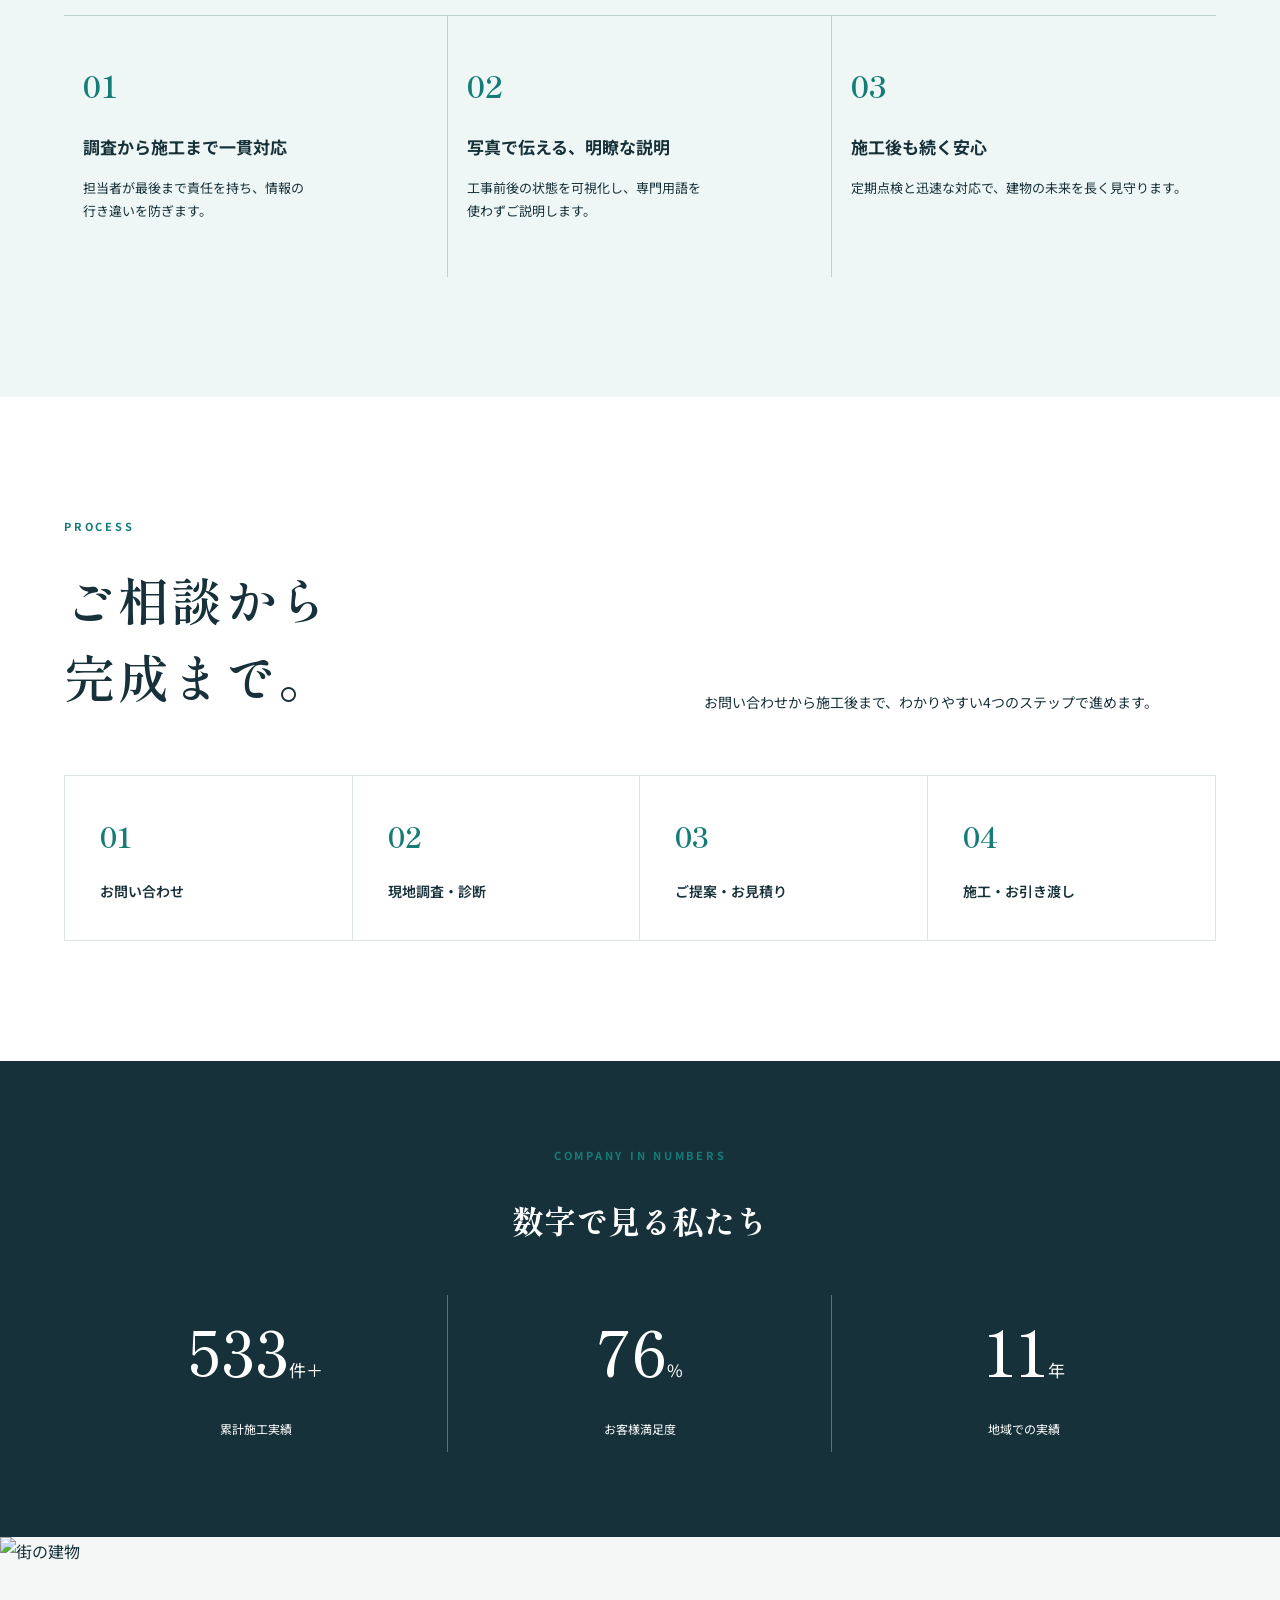
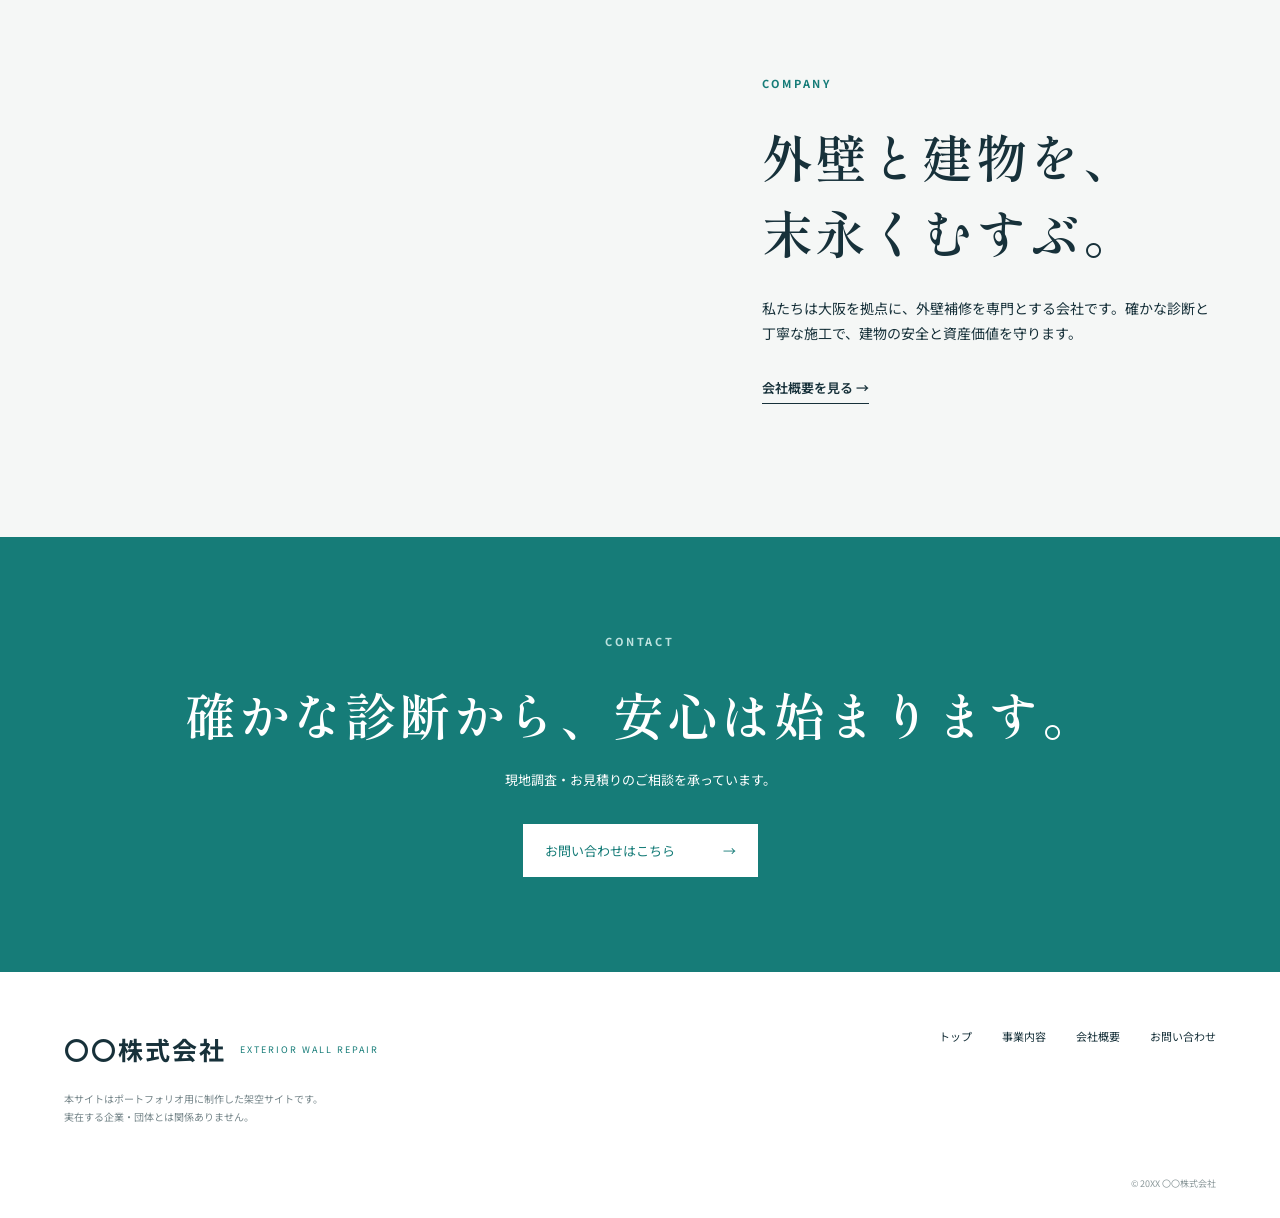
==== commit 85a91eb5: "Remove unused selectors and superseded styles without layout changes" ====
--- a/index.html
+++ b/index.html
@@ -1,4 +1,4 @@
-<!DOCTYPE html><html lang="ja"><head><meta charset="UTF-8"><meta name="viewport" content="width=device-width,initial-scale=1"><title>〇〇株式会社｜外壁補修の専門会社</title><meta name="description" content="大阪を中心に外壁調査、ひび割れ・欠損、タイル浮き・剥落、シーリング目地補修を行う外壁補修専門会社の架空サイトです。"><meta property="og:title" content="〇〇株式会社｜外壁の安心を、未来へ。"><meta property="og:description" content="外壁調査からひび割れ・タイル・シーリング補修まで。外壁の安全を確かな診断と技術で守ります。"><meta property="og:type" content="website"><meta property="og:image" content="https://images.unsplash.com/photo-1503387762-592deb58ef4e?auto=format&fit=crop&w=1200&h=630&q=85"><link rel="icon" href="assets/favicon-wall.svg"><link rel="stylesheet" href="assets/style.css?v=phrase-wrap2"><script defer src="assets/script.js?v=semantic-fit2"></script></head><body data-page="home">
+<!DOCTYPE html><html lang="ja"><head><meta charset="UTF-8"><meta name="viewport" content="width=device-width,initial-scale=1"><title>〇〇株式会社｜外壁補修の専門会社</title><meta name="description" content="大阪を中心に外壁調査、ひび割れ・欠損、タイル浮き・剥落、シーリング目地補修を行う外壁補修専門会社の架空サイトです。"><meta property="og:title" content="〇〇株式会社｜外壁の安心を、未来へ。"><meta property="og:description" content="外壁調査からひび割れ・タイル・シーリング補修まで。外壁の安全を確かな診断と技術で守ります。"><meta property="og:type" content="website"><meta property="og:image" content="https://images.unsplash.com/photo-1503387762-592deb58ef4e?auto=format&fit=crop&w=1200&h=630&q=85"><link rel="icon" href="assets/favicon-wall.svg"><link rel="stylesheet" href="assets/style.css?v=cleanup1"><script defer src="assets/script.js?v=cleanup1"></script></head><body data-page="home">
 <header class="header"><a class="logo" href="index.html"><b>〇〇株式会社</b><span>EXTERIOR WALL REPAIR</span></a><nav class="nav" aria-label="メインナビ"><a class="active" href="index.html">トップ</a><a href="service.html">事業内容</a><a href="company.html">会社概要</a><a class="nav-contact" href="contact.html">お問い合わせ</a></nav><button class="menu" aria-label="メニューを開く" aria-expanded="false"><i></i><i></i></button></header>
 <main><section class="hero"><div class="hero-copy reveal"><p class="eyebrow">BUILDING CARE / OSAKA</p><h1 class="phrase-heading"><span>外壁の</span><wbr><span>安心を、</span><wbr><span>未来へ。</span></h1><p>小さなひび割れから、タイルの浮きまで。<br>外壁を正しく診断し、必要な補修を誠実に届けます。</p><a class="button" href="service.html">事業内容を見る <span>→</span></a></div><div class="hero-image"><img src="https://images.unsplash.com/photo-1504917595217-d4dc5ebe6122?auto=format&fit=crop&w=1400&q=85" alt="外壁を点検する作業員"><span>確かな技術を、<br>わかりやすく。</span></div><p class="scroll">SCROLL</p></section>
 <section class="intro section wrap reveal"><p class="eyebrow">OUR SERVICE</p><div class="section-head"><h2 class="phrase-heading"><span>外壁の</span><wbr><span>サインを、</span><wbr><span>見逃さない。</span></h2><p><span class="sp-line">ひび割れや浮きには、</span><span class="sp-line">必ず原因があります。</span><span class="sp-line">私たちは調査から補修、</span><span class="sp-line">施工後の点検まで一貫して向き合います。</span></p></div></section>
--- a/assets/style.css
+++ b/assets/style.css
@@ -1,6 +1,6 @@
 @import url('https://fonts.googleapis.com/css2?family=Noto+Sans+JP:wght@400;500;600;700&family=Shippori+Mincho:wght@500;600&display=swap');
-.sp-break{display:none}.sp-line{display:inline}
-@media(max-width:820px){.sp-break{display:block}.sp-line{display:block}}
+.sp-line{display:inline}
+@media(max-width:820px){.sp-line{display:block}}
 h1,h2,h3{text-wrap:balance;line-break:strict}p,li,dt,dd,figcaption{text-wrap:pretty;line-break:strict}@supports (word-break:auto-phrase){h1,h2,h3,p,li,dt,dd,figcaption{word-break:auto-phrase}}
 :root{--ink:#17313a;--green:#167c78;--green-dark:#0f5f5c;--mint:#eef7f5;--line:#dce5e4;--white:#fff;--serif:'Shippori Mincho',serif;--sans:'Noto Sans JP',sans-serif}*{box-sizing:border-box}html{scroll-behavior:smooth;-webkit-text-size-adjust:100%;text-size-adjust:100%}body{margin:0;color:var(--ink);font-family:var(--sans);line-height:1.8;background:#fff}img{width:100%;display:block;object-fit:cover}a{color:inherit;text-decoration:none}.wrap{width:min(1180px,calc(100% - 10vw));margin:auto}.header{height:88px;padding:0 5vw;display:flex;align-items:center;justify-content:space-between;background:rgba(255,255,255,.96);position:relative;z-index:20;border-bottom:1px solid #edf1f0}.logo{display:flex;align-items:center;gap:14px}.logo b{font-size:25px;letter-spacing:.08em}.logo span{font-size:9px;letter-spacing:.22em;color:var(--green)}.nav{display:flex;align-items:center;gap:42px;font-size:13px;font-weight:600}.nav a{position:relative}.nav a:not(.nav-contact):after{content:"";position:absolute;height:1px;left:0;right:100%;bottom:-8px;background:var(--green);transition:.3s}.nav a:hover:after,.nav a.active:after{right:0}.nav-contact{padding:13px 24px;background:var(--green);color:#fff}.menu{display:none;background:none;border:0;width:42px;height:42px}.menu i{display:block;height:2px;background:var(--ink);margin:9px 0;transition:.3s}.hero{min-height:calc(100vh - 88px);display:grid;grid-template-columns:42% 58%;position:relative}.hero-copy{padding:10vh 6vw;display:flex;flex-direction:column;align-items:flex-start;justify-content:center}.eyebrow{font-size:11px;letter-spacing:.25em;color:var(--green);font-weight:700;margin:0 0 24px}.hero h1,.page-hero h1{font-family:var(--serif);font-weight:600;font-size:clamp(48px,5.5vw,84px);line-height:1.35;letter-spacing:.05em;margin:0 0 30px}.hero-copy>p:not(.eyebrow){font-size:15px;margin:0 0 34px}.hero-image{position:relative;overflow:hidden}.hero-image img{height:100%;filter:saturate(.82)}.hero-image:after{content:"";position:absolute;inset:0;background:linear-gradient(90deg,rgba(23,49,58,.08),transparent)}.hero-image span{position:absolute;right:5%;bottom:8%;background:#fff;padding:16px 22px;font-family:var(--serif);font-size:18px;line-height:1.7}.button{display:inline-flex;align-items:center;justify-content:space-between;gap:48px;background:var(--green);color:#fff;padding:15px 22px;min-width:235px;font-size:13px;border:0;font-family:inherit;cursor:pointer;transition:.3s}.button:hover{background:var(--green-dark);gap:55px}.scroll{position:absolute;left:28px;bottom:28px;font-size:9px;letter-spacing:.2em;writing-mode:vertical-rl}.section{padding:120px 0}.intro{padding-bottom:70px}.section-head{display:grid;grid-template-columns:1fr 1fr;gap:10vw;align-items:end}.section-head h2,.company-preview h2,.cta h2,.lead h2,.message h2,.contact-info h2{font-family:var(--serif);font-weight:600;font-size:clamp(32px,4vw,54px);line-height:1.5;letter-spacing:.05em;margin:0}.section-head p{font-size:14px;margin:0}.service-grid{display:grid;grid-template-columns:1fr 1fr;gap:1px;background:var(--line);border:1px solid var(--line)}.service-card{display:grid;grid-template-columns:64px minmax(190px,42%) minmax(0,1fr);min-height:340px;background:#fff;overflow:hidden}.service-card>span{font-family:var(--serif);font-size:25px;color:var(--green);padding:30px 20px}.service-card img{height:100%;transition:.5s}.service-card:hover img{transform:scale(1.03)}.service-card div{padding:48px 26px 28px;min-width:0}.service-card small,.service-detail small{font-size:9px;letter-spacing:.18em;color:var(--green)}.service-card h3{font-family:var(--serif);font-size:26px;margin:5px 0 13px}.service-card p{font-size:12px;margin-bottom:25px}.service-card b{font-size:11px}.strength,.philosophy{background:var(--mint)}.strength-grid{display:grid;grid-template-columns:repeat(3,1fr);margin-top:70px;border-top:1px solid #bdd3d0}.strength-grid article{padding:42px 5%;border-right:1px solid #bdd3d0}.strength-grid article:last-child{border:0}.strength-grid strong{font-family:var(--serif);color:var(--green);font-size:30px}.strength-grid h3{font-size:17px;margin:20px 0 10px}.strength-grid p{font-size:13px}.flow-list{list-style:none;padding:0;margin:60px 0 0;display:grid;grid-template-columns:repeat(4,1fr);border:1px solid var(--line)}.flow-list li{padding:35px;border-right:1px solid var(--line);position:relative}.flow-list li:last-child{border:0}.flow-list b{display:block;color:var(--green);font-family:var(--serif);font-size:28px;margin-bottom:15px}.flow-list span{font-weight:600;font-size:14px}.numbers{background:var(--ink);color:#fff;padding:85px 0;text-align:center}.numbers h2{font-family:var(--serif);font-size:32px}.number-grid{display:grid;grid-template-columns:repeat(3,1fr);margin-top:45px}.number-grid div{border-right:1px solid #557078}.number-grid div:last-child{border:0}.number-grid b{font-family:var(--serif);font-size:62px;font-weight:500}.number-grid span{font-size:17px}.number-grid p{font-size:12px}.company-preview{display:grid;grid-template-columns:55% 45%;min-height:600px;background:#f5f7f6}.company-preview img{height:100%}.company-preview div{padding:10%;align-self:center}.company-preview p:not(.eyebrow){font-size:14px;margin:25px 0}.text-link{font-weight:600;font-size:13px;border-bottom:1px solid;padding-bottom:6px}.cta{background:var(--green);color:#fff;text-align:center;padding:95px 5vw}.cta .eyebrow{color:#bde2df}.cta h2{margin-bottom:15px}.cta>p:not(.eyebrow){font-size:13px}.button.light{background:#fff;color:var(--green);margin-top:20px}.footer{padding:55px 5vw 25px;display:grid;grid-template-columns:1fr auto;gap:40px;align-items:start}.footer p{font-size:10px;color:#758589;margin-top:18px}.footer nav{display:flex;gap:30px;font-size:11px}.footer small{grid-column:1/-1;text-align:right;font-size:9px;color:#8b989a}.page-hero{padding:100px 10vw 80px;background:var(--mint)}.page-hero h1{font-size:clamp(44px,6vw,72px);margin-bottom:10px}.page-hero>p:last-child{font-size:13px}.lead{display:grid;grid-template-columns:1.1fr .9fr;gap:10vw;align-items:end}.lead p{font-size:14px}.service-detail article{display:grid;grid-template-columns:1fr 1fr;min-height:500px;margin-bottom:100px;background:#f6f8f7}.service-detail article:nth-child(even) img{order:2}.service-detail img{height:100%}.service-detail article>div{padding:10%;align-self:center}.service-detail h2{font-family:var(--serif);font-size:42px;margin:10px 0 20px}.service-detail p,.service-detail li{font-size:13px}.service-detail ul{display:grid;grid-template-columns:1fr 1fr;gap:5px 30px;padding-left:1.2em}.message{display:grid;grid-template-columns:1fr 42%;gap:10%;align-items:center}.message>div>p:not(.eyebrow,.signature){font-size:14px;margin:25px 0}.message img{height:620px;object-position:center 20%}.signature{text-align:right;margin-top:45px;font-size:12px}.signature span{font-family:var(--serif);font-size:22px;margin-left:12px}.profile h2,.philosophy h2{font-family:var(--serif);font-size:40px}.profile dl{margin-top:50px;border-top:1px solid var(--line)}.profile dl div{display:grid;grid-template-columns:220px 1fr;border-bottom:1px solid var(--line);padding:20px}.profile dt{font-weight:600;font-size:13px}.profile dd{margin:0;font-size:13px}.contact-layout{display:grid;grid-template-columns:38% 1fr;gap:10%}.contact-info>p:not(.eyebrow){font-size:13px}.notice{margin-top:40px;padding:25px;border-top:1px solid var(--line);border-bottom:1px solid var(--line)}.notice b{font-size:12px}.notice p{margin:8px 0 0}.contact-form{display:grid;gap:27px}.contact-form label{display:grid;gap:9px;font-size:13px;font-weight:600}.contact-form label>span{display:inline;margin-left:8px;color:var(--green);font-size:10px}.contact-form input,.contact-form select,.contact-form textarea{width:100%;border:1px solid var(--line);background:#f7f9f8;padding:15px;font:inherit;outline:none}.contact-form input:focus,.contact-form select:focus,.contact-form textarea:focus{border-color:var(--green)}.contact-form .check{display:flex;align-items:center;font-weight:400}.check input{width:18px}.contact-form .submit{width:100%;max-width:420px}.form-note{font-size:11px;color:#788}.not-found{min-height:100vh;display:grid;place-items:center;padding:10vw;background:var(--mint)}.not-found h1{font-family:var(--serif);font-size:clamp(38px,6vw,70px);line-height:1.5}.not-found>div>p:not(.eyebrow){font-size:13px;margin-bottom:35px}.reveal{opacity:0;transform:translateY(22px);transition:opacity .7s,transform .7s}.reveal.visible{opacity:1;transform:none}
 @media(max-width:820px){.header{height:72px;padding:0 5vw;position:sticky;top:0}.logo b{font-size:20px}.logo span{display:none}.nav{position:fixed;inset:72px 0 0;background:#fff;display:flex;flex-direction:column;justify-content:center;gap:34px;font-size:16px;transform:translateX(100%);transition:.35s}.nav.open{transform:none}.nav-contact{padding:15px 40px}.menu{display:block}.menu.open i:first-child{transform:translateY(5.5px) rotate(45deg)}.menu.open i:last-child{transform:translateY(-5.5px) rotate(-45deg)}.hero{min-height:auto;display:flex;flex-direction:column}.hero-copy{padding:14vh 7vw 10vh}.hero h1{font-size:52px}.hero-image{height:55vh}.hero-image span{font-size:14px}.scroll{display:none}.wrap{width:90%}.section{padding:80px 0}.section-head,.lead{grid-template-columns:1fr;gap:25px}.service-grid{grid-template-columns:1fr}.service-card{grid-template-columns:55px 40% 1fr;min-height:290px}.service-card>span{padding:20px 12px;font-size:20px}.service-card div{padding:35px 18px}.service-card h3{font-size:21px}.service-card p{line-height:1.7}.strength-grid{grid-template-columns:1fr}.strength-grid article{border-right:0;border-bottom:1px solid #bdd3d0}.flow-list{grid-template-columns:1fr 1fr}.flow-list li:nth-child(2){border-right:0}.flow-list li{border-bottom:1px solid var(--line)}.number-grid b{font-size:42px}.company-preview{grid-template-columns:1fr;min-height:0}.company-preview img{height:45vh}.company-preview div{padding:70px 7vw}.footer{grid-template-columns:1fr}.footer nav{flex-wrap:wrap}.footer small{text-align:left}.page-hero{padding:75px 7vw 60px}.service-detail article,.service-detail article:nth-child(even){grid-template-columns:1fr;margin-bottom:50px}.service-detail article:nth-child(even) img{order:0}.service-detail img{height:330px}.message{grid-template-columns:1fr}.message img{height:480px;grid-row:1}.profile dl div{grid-template-columns:1fr;gap:5px}.contact-layout{grid-template-columns:1fr}.contact-form{margin-top:40px}}@media(max-width:520px){.service-card{display:block}.service-card>span{position:absolute;color:#fff;z-index:2;text-shadow:0 1px 5px #000}.service-card img{height:220px}.service-card div{padding:25px}.strength-grid{margin-top:40px}.flow-list{grid-template-columns:1fr}.flow-list li{border-right:0}.number-grid{gap:8px}.number-grid b{font-size:35px}.number-grid p{font-size:9px}.message img{height:420px}.service-detail ul{grid-template-columns:1fr}.cta h2{font-size:32px}}
@@ -9,15 +9,13 @@
 .symptoms{padding-top:110px}.symptom-grid,.method-grid{display:grid;grid-template-columns:repeat(3,1fr);gap:1px;background:var(--line);border:1px solid var(--line);margin-top:60px}.symptom-grid article,.method-grid article{background:#fff;padding:38px}.symptom-grid b,.method-grid b{font-family:var(--serif);font-size:25px;color:var(--green)}.symptom-grid h3,.method-grid h3{font-size:17px;margin:16px 0 8px}.symptom-grid p,.method-grid p{font-size:12px;margin:0}.repair-menu{background:var(--mint)}.building-types h2{font-family:var(--serif);font-size:clamp(30px,4vw,48px)}.type-list{display:grid;grid-template-columns:repeat(3,1fr);border-top:1px solid var(--line);margin-top:50px}.type-list span{padding:24px 10px;border-bottom:1px solid var(--line);font-size:14px;font-weight:600}.type-list span:before{content:"✓";color:var(--green);margin-right:12px}@media(max-width:820px){.symptoms{padding-top:75px}.symptom-grid,.method-grid{grid-template-columns:1fr 1fr;margin-top:40px}.symptom-grid article,.method-grid article{padding:26px 20px}.type-list{grid-template-columns:1fr 1fr}}@media(max-width:520px){.symptom-grid,.method-grid,.type-list{grid-template-columns:1fr}}
 
 /* Representative sample image */
-.sample-photo{position:relative;overflow:hidden}.sample-photo img{height:620px;object-position:center 20%}.sample-photo>span{position:absolute;right:18px;bottom:18px;padding:7px 12px;background:rgba(255,255,255,.88);color:var(--green);font-size:9px;font-weight:700;letter-spacing:.18em}.signature small{display:block;margin-top:8px;color:#7b8b8e;font-family:var(--sans);font-size:9px;font-weight:400;letter-spacing:.04em}@media(max-width:820px){.sample-photo{grid-row:1}.sample-photo img{height:480px}}@media(max-width:520px){.sample-photo img{height:420px}}
+.sample-photo{position:relative;overflow:hidden}.sample-photo img{height:620px;object-position:center 20%}@media(max-width:820px){.sample-photo{grid-row:1}.sample-photo img{height:480px}}@media(max-width:520px){.sample-photo img{height:420px}}
 
 /* Mobile Japanese line-break refinement 2026-09-15 */
 @media(max-width:600px){
   h1,h2,h3{text-wrap:balance;line-break:strict;overflow-wrap:normal}
   p,li,dd{line-break:strict;overflow-wrap:anywhere}
-  p br{display:none}
   h1 br,h2 br,h3 br,.hero-image span br{display:block}
-  .sp-line{display:inline!important}
   .hero h1{font-size:clamp(2.55rem,12vw,3.25rem);line-height:1.38}
   .section-head h2,.company-preview h2,.cta h2,.lead h2,.message h2,.contact-info h2{font-size:clamp(1.9rem,9vw,2.5rem);line-height:1.55}
   .page-hero h1{font-size:clamp(2.35rem,11vw,3rem)}
@@ -35,7 +33,7 @@
   h1,h2,h3{max-width:100%;white-space:normal!important;overflow-wrap:normal}
   p,li,dd{max-width:100%;overflow-wrap:anywhere}
   img,video{display:block;max-width:100%!important;height:auto}
-  .service-detail,.service-detail article,.service-grid,.card,.contact-wrap{max-width:100%;min-width:0}
+  .service-detail,.service-detail article,.service-grid{max-width:100%;min-width:0}
   .hero h1{font-size:clamp(2rem,10vw,2.45rem)!important}
 }
 
@@ -45,7 +43,7 @@
   *,*::before,*::after{box-sizing:border-box}
   body{position:relative;overflow-x:clip}
   main>*{max-width:100%}
-  section>*,article>*,.wrap>*,.container>*{min-width:0;max-width:100%}
+  section>*,article>*,.wrap>*{min-width:0;max-width:100%}
   img,picture,video,iframe{max-width:100%!important}
   input,select,textarea,button{max-width:100%}
   table{display:block;max-width:100%;overflow-x:auto}
@@ -54,40 +52,15 @@
 
 /* Shared Japanese line-breaking rules: preserve phrases without wasting width. */
 html{line-break:strict}
-h1,h2,h3,.lead,.catch,.copy{text-wrap:balance;overflow-wrap:normal;word-break:normal}
+h1,h2,h3,.lead{text-wrap:balance;overflow-wrap:normal;word-break:normal}
 p,li,dt,dd,figcaption{text-wrap:pretty;overflow-wrap:break-word;word-break:normal}
-@supports (word-break:auto-phrase){h1,h2,h3,.lead,.catch,.copy,p,li,dt,dd,figcaption{word-break:auto-phrase}}
-
-
-/* Keep the contact heading's words intact while preserving the desktop layout. */
-.mobile-break{display:none!important}
-@media(max-width:600px){.mobile-break{display:block!important}}
+@supports (word-break:auto-phrase){h1,h2,h3,.lead,p,li,dt,dd,figcaption{word-break:auto-phrase}}
 
 
 /* Desktop semantic line groups: keep each Japanese phrase intact. */
 @media(min-width:821px){
   .pc-semantic-title{font-size:clamp(42px,3.2vw,48px)!important}
   .pc-semantic-title>span{display:inline-block;white-space:nowrap;text-wrap:nowrap}
-}
-
-
-/* Fluid mobile type based on the available text width (390px reference). */
-@media(max-width:600px){
-  .hero h1{
-    font-size:clamp(34px,calc((100vw - 48px)*.114),44px)!important;
-  }
-  .section-head h2,
-  .company-preview h2,
-  .cta h2,
-  .lead h2,
-  .message h2,
-  .contact-info h2,
-  .building-types h2{
-    font-size:clamp(29px,calc((100vw - 48px)*.102),40px)!important;
-  }
-  .page-hero h1{
-    font-size:clamp(34px,calc((100vw - 48px)*.125),48px)!important;
-  }
 }
 
 
